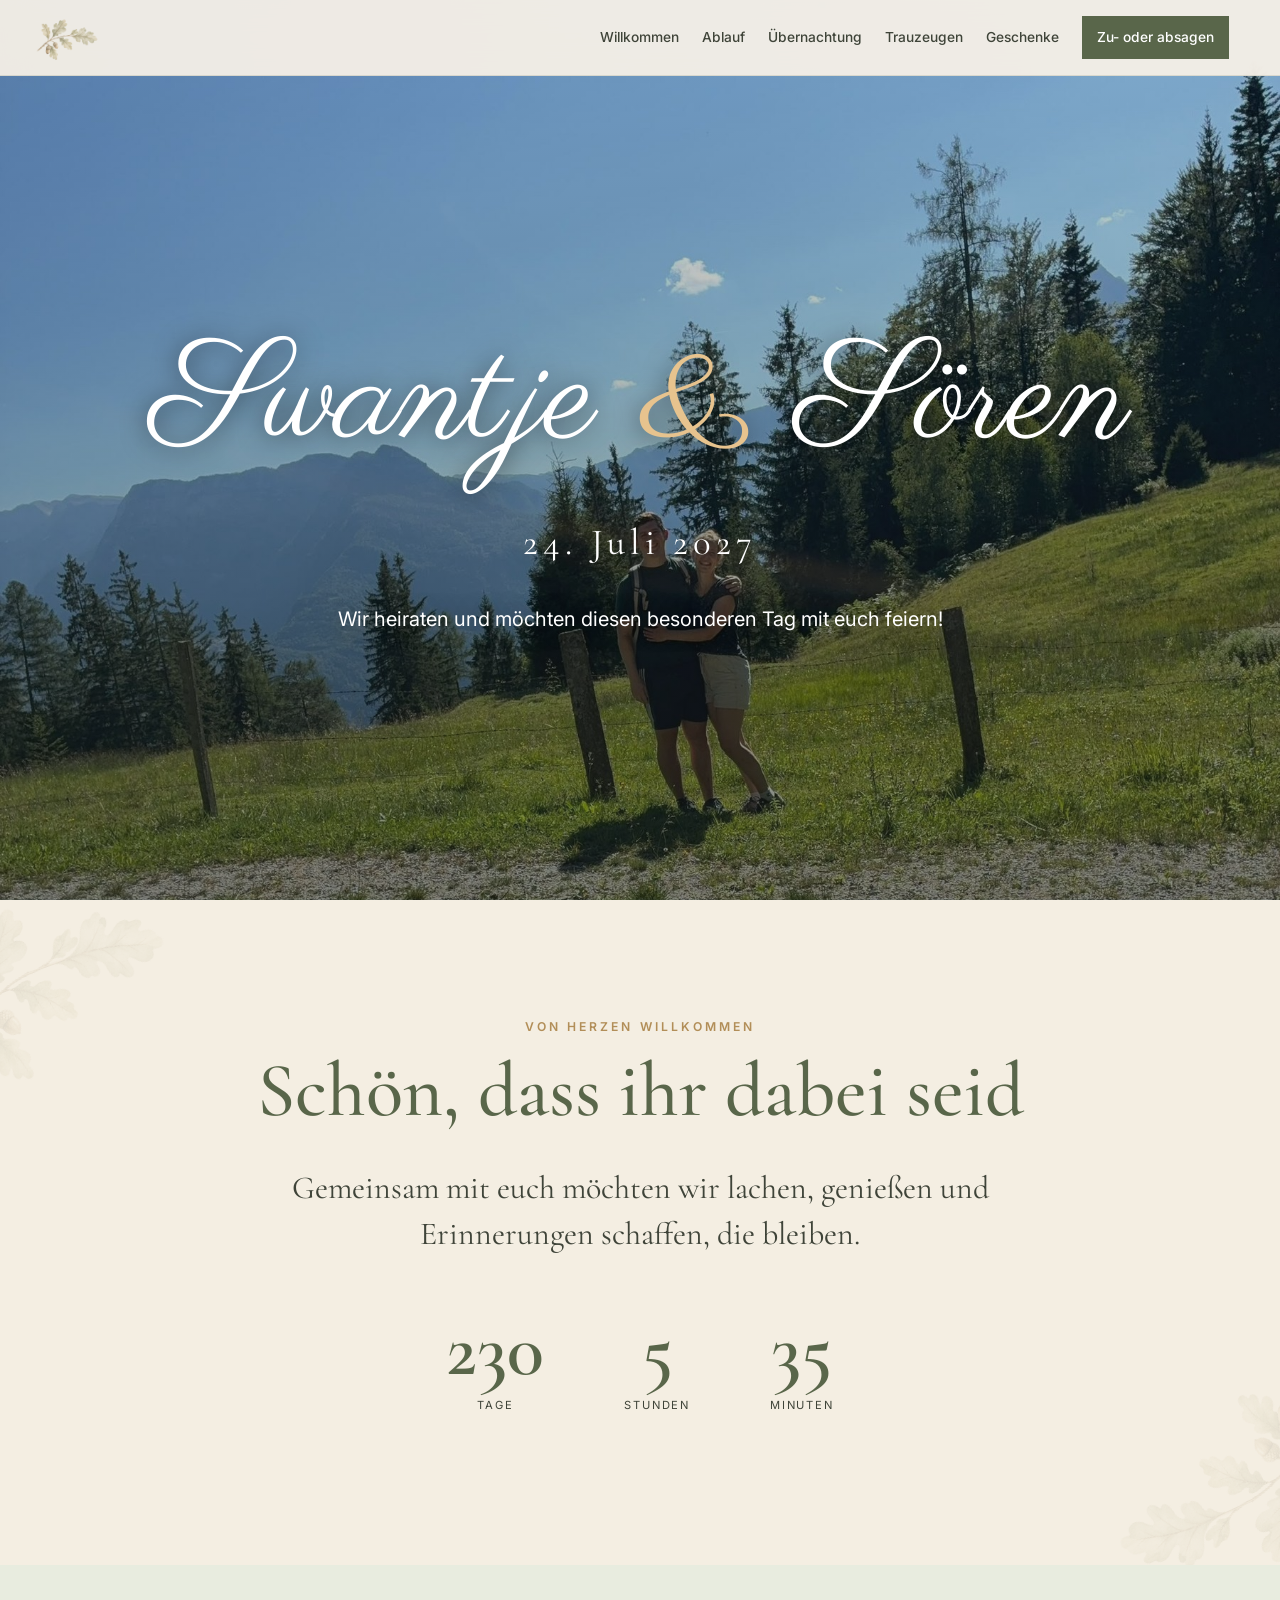
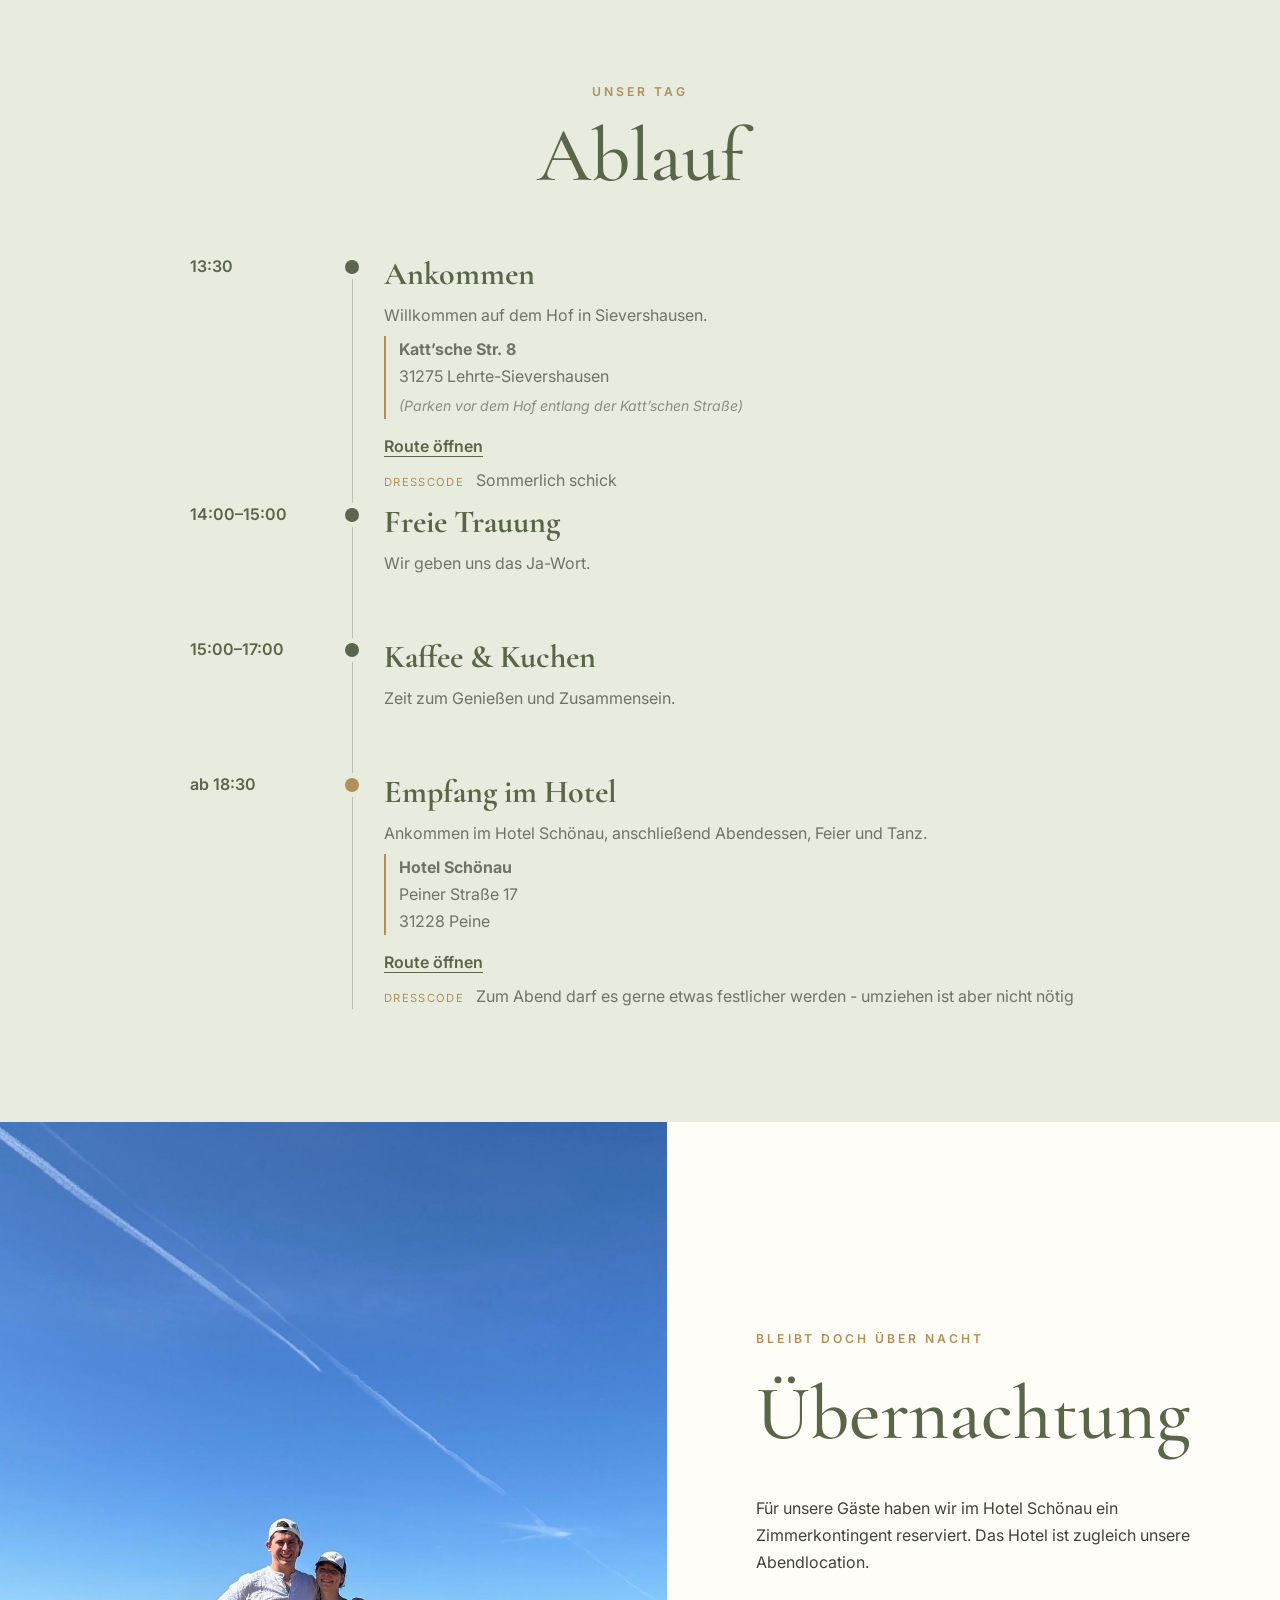
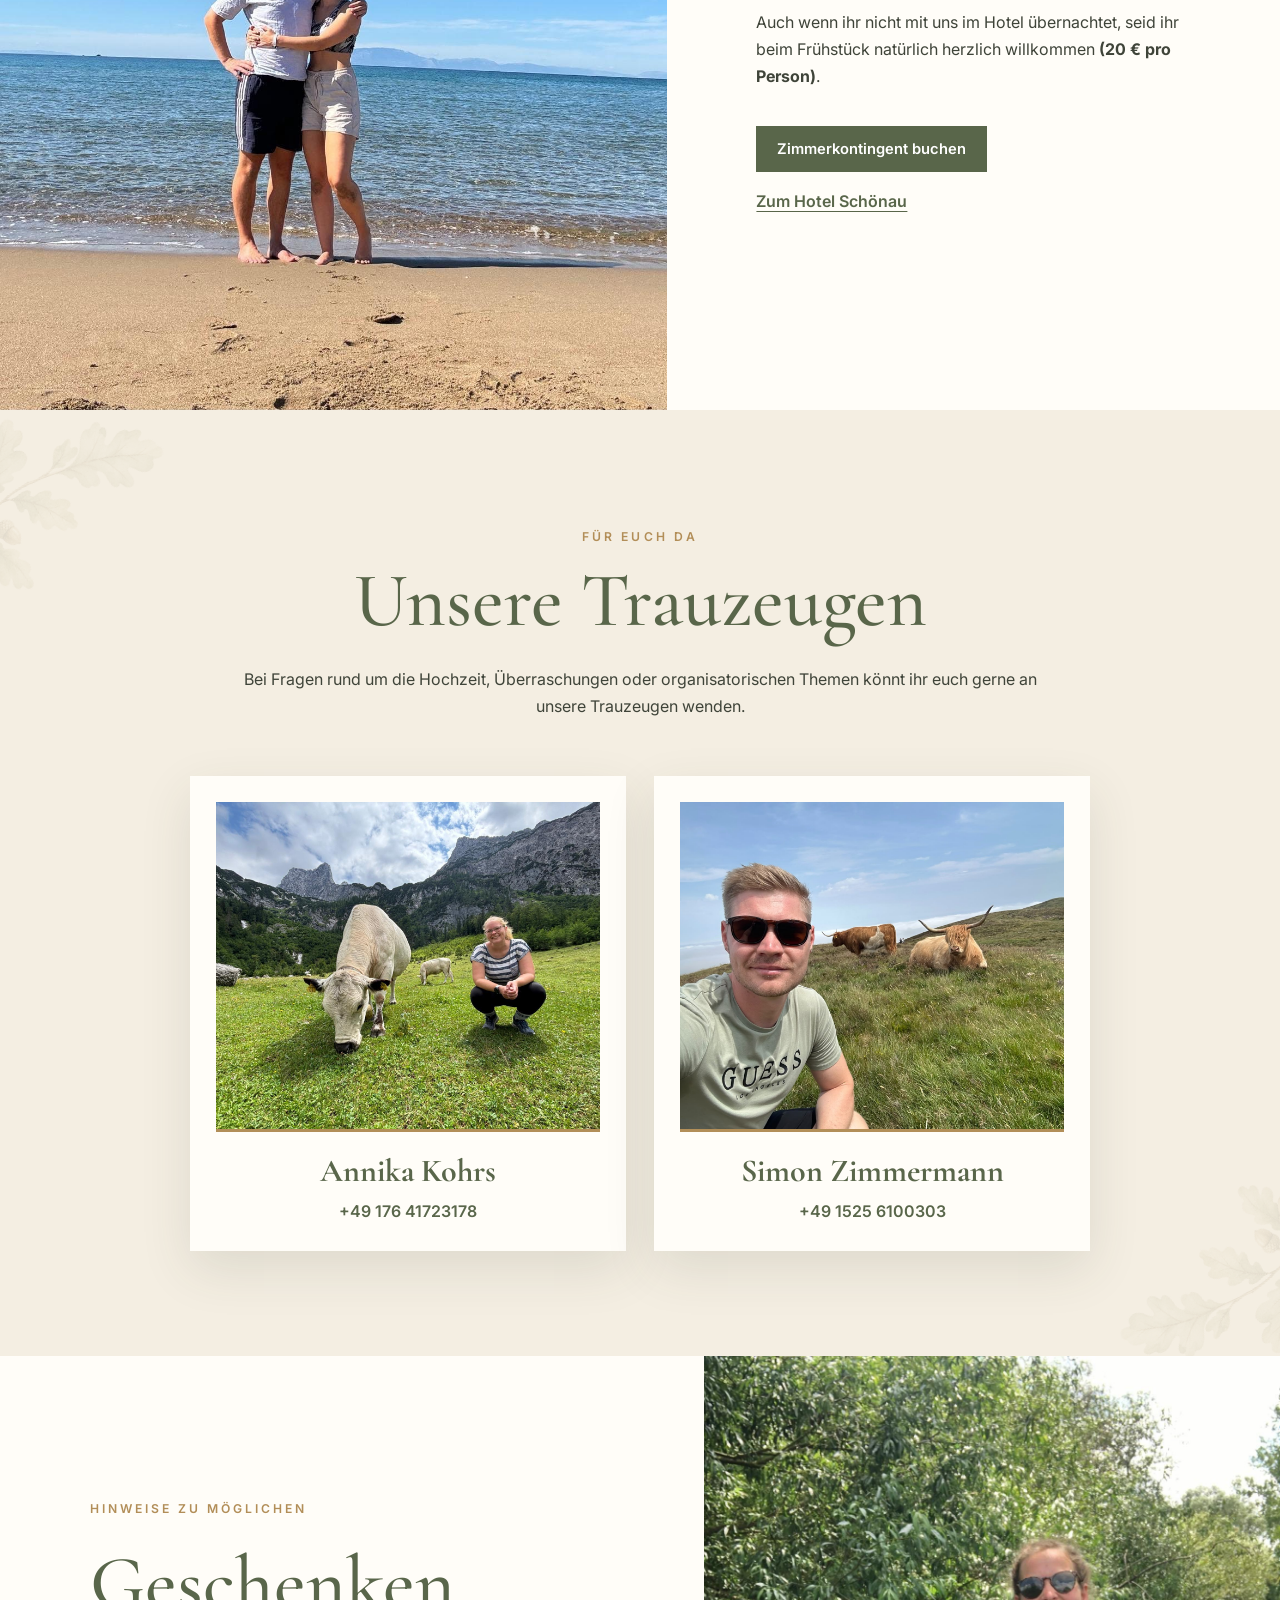
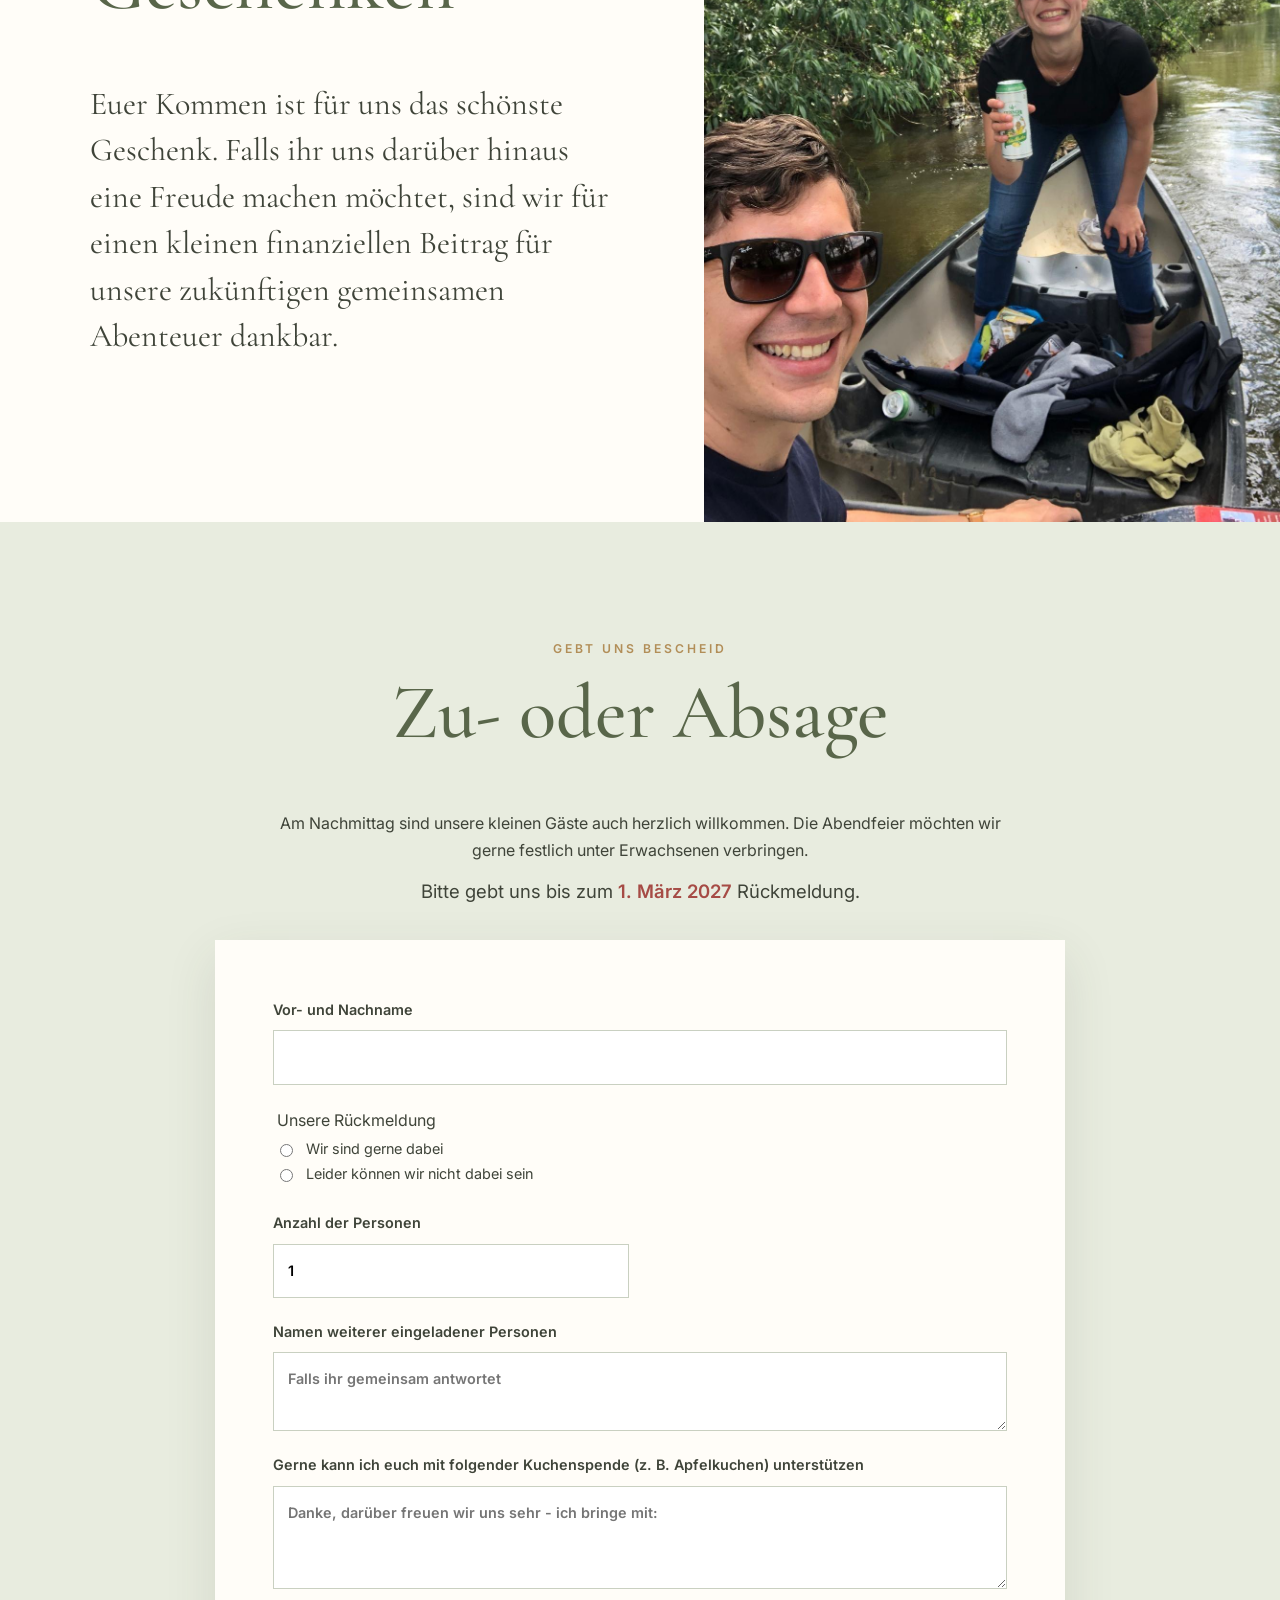
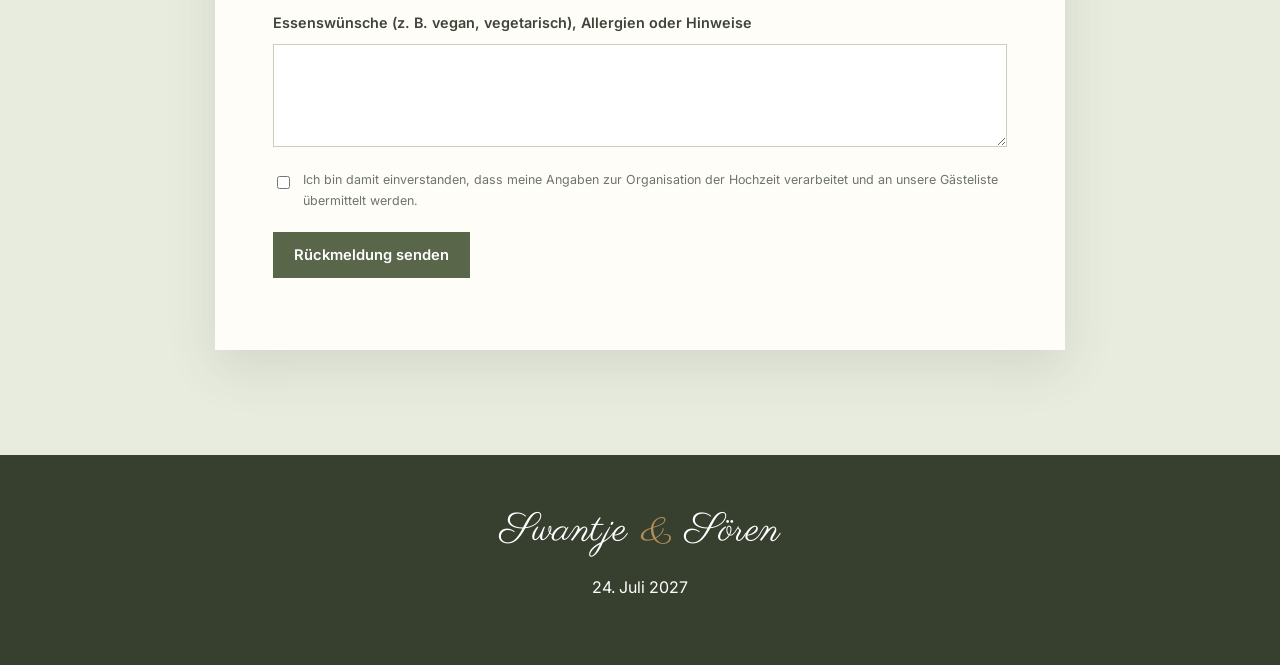
==== index.html @ 7f6d84f7 "Update index.html" ====
<!doctype html><html lang="de"><head><meta charset="utf-8"><meta name="viewport" content="width=device-width,initial-scale=1"><meta name="description" content="Hochzeit von Swantje und Sören am 24. Juli 2027"><meta name="theme-color" content="#59664a"><title>Swantje &amp; Sören | 24.07.2027</title><link rel="preconnect" href="https://fonts.googleapis.com"><link rel="preconnect" href="https://fonts.gstatic.com" crossorigin><link href="https://fonts.googleapis.com/css2?family=Cormorant+Garamond:wght@500;600&family=Inter:wght@400;500;600&family=Parisienne&display=swap" rel="stylesheet"><link rel="stylesheet" href="styles.css"></head><body>
<header class="site-header"><img class="oak-header" src="eichenzweig.png" alt="" aria-hidden="true"><button class="menu-button" type="button" aria-expanded="false" aria-controls="nav">Menü</button><nav id="nav"><a href="#willkommen">Willkommen</a><a href="#ablauf">Ablauf</a><a class="evening-only" href="#uebernachtung">Übernachtung</a><a href="#trauzeugen">Trauzeugen</a><a href="#geschenke">Geschenke</a><a class="nav-rsvp" href="#rsvp">Zu- oder absagen</a></nav></header>
<main><section id="start" class="hero"><img src="hero-berge.jpg" alt="Berglandschaft"><div class="hero-shade"></div><div class="hero-content"><h1>Swantje <span>&amp;</span> Sören</h1><p class="hero-date">24. Juli 2027</p><p class="hero-copy">Wir heiraten und möchten diesen besonderen Tag mit euch feiern!</p></div></section>
<section id="willkommen" class="section botanical"><div class="narrow center"><p class="kicker">Von Herzen willkommen</p><h2>Schön, dass ihr dabei seid</h2><p class="lead">Gemeinsam mit euch möchten wir lachen, genießen und Erinnerungen schaffen, die bleiben.</p><div class="countdown"><div><strong id="days">–</strong><span>Tage</span></div><div><strong id="hours">–</strong><span>Stunden</span></div><div><strong id="minutes">–</strong><span>Minuten</span></div></div></div></section>
<section id="ablauf" class="section sage"><div class="section-head"><p class="kicker">Unser Tag</p><h2>Ablauf</h2><p class="day-only weather-note">(Vorbehaltlich extremer Wetterlage)</p></div><div class="timeline">
<article><time>13:30</time><div class="marker"></div><div><h3>Ankommen</h3><p>Willkommen auf dem Hof in Sievershausen.</p><p class="location"><strong>Katt’sche Str. 8</strong><br>31275 Lehrte-Sievershausen<br><span class="parking-note">(Parken vor dem Hof entlang der Katt’schen Straße)</span></p><a class="text-link" target="_blank" rel="noopener" href="https://www.google.com/maps/search/?api=1&query=Katt%27sche+Str.+8%2C+31275+Lehrte-Sievershausen">Route öffnen</a><p class="dress"><span>Dresscode</span> Sommerlich schick</p></div></article>
<article><time>14:00–15:00</time><div class="marker"></div><div><h3>Freie Trauung</h3><p>Wir geben uns das Ja-Wort.</p></div></article><article><time>15:00–17:00</time><div class="marker"></div><div><h3>Kaffee &amp; Kuchen</h3><p>Zeit zum Genießen und Zusammensein.</p></div></article><article class="day-only"><time>ab 17:00</time><div class="marker"></div><div><h3>Ausklang</h3><p>Wir verabschieden uns von unseren Nachmittagsgästen und sagen Danke für die gemeinsame Zeit.</p></div></article>
<article class="evening-only"><time>ab 18:30</time><div class="marker marker-gold"></div><div><h3>Empfang im Hotel</h3><p>Ankommen im Hotel Schönau, anschließend Abendessen, Feier und Tanz.</p><p class="location"><strong>Hotel Schönau</strong><br>Peiner Straße 17<br>31228 Peine</p><a class="text-link" target="_blank" rel="noopener" href="https://www.google.com/maps/search/?api=1&query=Hotel+Sch%C3%B6nau%2C+Peiner+Stra%C3%9Fe+17%2C+31228+Peine">Route öffnen</a><p class="dress"><span>Dresscode</span> Zum Abend darf es gerne etwas festlicher werden - umziehen ist aber nicht nötig</p></div></article></div></section>
<section id="uebernachtung" class="photo-split evening-only"><img src="strand.jpg" alt="Strand"><div class="photo-copy"><p class="kicker">Bleibt doch über Nacht</p><h2>Übernachtung</h2><p>Für unsere Gäste haben wir im Hotel Schönau ein Zimmerkontingent reserviert. Das Hotel ist zugleich unsere Abendlocation.</p><p>Auch wenn ihr nicht mit uns im Hotel übernachtet, seid ihr beim Frühstück natürlich herzlich willkommen <strong>(20 € pro Person)</strong>.</p><a class="primary-button" target="_blank" rel="noopener" href="https://book-qres.qr-hotels.com/?adult=1&arrive=2027-07-24&chain=19763&child=0&currency=EUR&depart=2027-07-25&group=Hochzeit%20Glimmann&hotel=45893&level=hotel&locale=de-DE&productcurrency=EUR&rooms=1">Zimmerkontingent buchen</a><a class="secondary-link" target="_blank" rel="noopener" href="https://www.hotel-schoenau.de">Zum Hotel Schönau</a></div></section>
<section id="trauzeugen" class="section botanical"><div class="section-head"><p class="kicker">Für euch da</p><h2>Unsere Trauzeugen</h2><p>Bei Fragen rund um die Hochzeit, Überraschungen oder organisatorischen Themen könnt ihr euch gerne an unsere Trauzeugen wenden.</p></div><div class="witnesses"><article><img class="witness-img" src="annika-kohrs.jpg" alt="Porträt"><h3>Annika Kohrs</h3><a href="tel:+4917641723178">+49 176 41723178</a></article><article><img class="witness-img" src="simon-zimmermann.jpg" alt="Porträt"><h3>Simon Zimmermann</h3><a href="tel:+49 152 56190303">+49 1525 6100303</a></article></div></section>
<section id="geschenke" class="gift-section"><img src="kanu.jpg" alt="Kanutour"><div><p class="kicker">Hinweise zu möglichen</p><h2>Geschenken</h2><p class="lead">Euer Kommen ist für uns das schönste Geschenk. Falls ihr uns darüber hinaus eine Freude machen möchtet, sind wir für einen kleinen finanziellen Beitrag für unsere zukünftigen gemeinsamen Abenteuer dankbar.</p></div></section>
<section id="rsvp" class="section sage"><div class="section-head"><p class="kicker">Gebt uns Bescheid</p><h2>Zu- oder Absage</h2></div><div class="rsvp-intro"><p class="evening-only">Am Nachmittag sind unsere kleinen Gäste auch herzlich willkommen. Die Abendfeier möchten wir gerne festlich unter Erwachsenen verbringen.</p><p class="rsvp-deadline">Bitte gebt uns bis zum <strong>1. März 2027</strong> Rückmeldung.</p></div>
<form class="rsvp-form" id="rsvpForm" action="https://script.google.com/macros/s/AKfycbxLW_MN6Am5LXkOZ7l4GAPwsV-41xGqU130eHHOGG_17EGaXu5a-XIlSlGSh2kkfXxcSQ/exec" method="POST"><input type="hidden" name="Einladungsgruppe" id="groupField" value="Nicht angegeben"><div class="form-grid"><label class="full">Vor- und Nachname<input name="Name" autocomplete="name" required></label><fieldset class="full"><legend>Unsere Rückmeldung</legend><label class="choice"><input type="radio" name="Rueckmeldung" value="Zusage" required> Wir sind gerne dabei</label><label class="choice"><input type="radio" name="Rueckmeldung" value="Absage"> Leider können wir nicht dabei sein</label></fieldset><label>Anzahl der Personen<input type="number" name="Personenzahl" min="1" max="10" value="1" required></label><label class="full">Namen weiterer eingeladener Personen<textarea name="WeiterePersonen" rows="2" placeholder="Falls ihr gemeinsam antwortet"></textarea></label><label class="full">Gerne kann ich euch mit folgender Kuchenspende (z. B. Apfelkuchen) unterstützen<textarea name="Kuchenspende" rows="3" placeholder="Danke, darüber freuen wir uns sehr - ich bringe mit:"></textarea></label><label class="full"><span class="evening-only">Essenswünsche (z. B. vegan, vegetarisch), </span>Allergien oder Hinweise<textarea name="Hinweise" rows="3"></textarea></label><label class="consent full"><input type="checkbox" required> Ich bin damit einverstanden, dass meine Angaben zur Organisation der Hochzeit verarbeitet und an unsere Gästeliste übermittelt werden.</label></div><button class="primary-button" id="submitButton" type="submit">Rückmeldung senden</button><p class="submit-status" id="submitStatus" role="status" aria-live="polite"></p></form></section></main>
<footer><div class="footer-mark">Swantje <i>&amp;</i> Sören</div><p>24. Juli 2027</p></footer><script src="app.js"></script></body></html>
---- styles.css ----
:root{--cream:#f4eee2;--paper:#fffdf8;--olive:#59664a;--sage:#e8ecdf;--gold:#b28e58;--red:#a64b45;--ink:#3f4439;--muted:#6d7468;--shadow:0 18px 48px rgba(60,67,52,.12)}
*{box-sizing:border-box}html{scroll-behavior:smooth;min-height:100%;overflow-x:hidden}body{margin:0;min-height:100%;overflow-x:hidden;background:var(--cream);color:var(--ink);font-family:Inter,Arial,sans-serif;line-height:1.7}img{display:block;max-width:100%}a{color:inherit}h1,h2,h3{font-family:"Cormorant Garamond",Georgia,serif;line-height:1.08;margin:.15em 0 .3em;color:var(--olive)}h2{font-size:clamp(3rem,6vw,5.2rem);font-weight:500}h3{font-size:2rem}.kicker{text-transform:uppercase;letter-spacing:.25em;font-size:.76rem;font-weight:600;color:var(--gold)}.lead{font-family:"Cormorant Garamond",Georgia,serif;font-size:clamp(1.35rem,2.5vw,2rem);line-height:1.45}.center{text-align:center}.narrow{max-width:850px;margin:auto}.section{position:relative;padding:105px max(7vw,28px);scroll-margin-top:76px}.section-head{max-width:800px;margin:0 auto 55px;text-align:center}.sage{background:var(--sage)}
.site-header{height:76px;display:flex;align-items:center;justify-content:flex-end;position:fixed;inset:0 0 auto;z-index:50;padding:0 max(4vw,20px);background:rgba(247,241,231,.94);backdrop-filter:blur(14px);border-bottom:1px solid rgba(89,102,74,.14)}.oak-header{position:absolute;left:18px;top:4px;width:98px;height:68px;object-fit:contain;opacity:.7}.menu-button{display:none;background:transparent;border:1px solid var(--olive);padding:8px 12px;color:var(--ink);font:500 .9rem Inter}#nav{display:flex;align-items:center;gap:23px}#nav a{text-decoration:none;font-size:.86rem;font-weight:500}.nav-rsvp{background:var(--olive);color:#fff!important;padding:10px 15px}
.hero{min-height:100vh;position:relative;display:grid;place-items:center;text-align:center;color:#fff}.hero>img{position:absolute;inset:0;width:100%;height:100%;object-fit:cover;object-position:center 68%}.hero-shade{position:absolute;inset:0;background:linear-gradient(rgba(28,36,29,.16),rgba(28,36,29,.52))}.hero-content{position:relative;z-index:2;width:min(1100px,94%);padding-top:60px;text-shadow:0 2px 24px rgba(0,0,0,.55)}.hero h1{font-family:Parisienne,cursive;font-size:clamp(4rem,11vw,9rem);font-weight:400;white-space:nowrap;color:#fff}.hero h1 span{color:#e7c38e}.hero-date{font:clamp(1.6rem,3vw,2.3rem) "Cormorant Garamond";letter-spacing:.13em}.hero-copy{font-size:clamp(1rem,2vw,1.25rem)}
.botanical{overflow:hidden}.botanical:before,.botanical:after{content:"";position:absolute;width:285px;height:285px;background:url("eichenzweig.png") center/contain no-repeat;opacity:.11;pointer-events:none}.botanical:before{left:-100px;top:-65px;transform:rotate(-20deg)}.botanical:after{right:-100px;bottom:-75px;transform:rotate(155deg)}.countdown{display:flex;justify-content:center;gap:clamp(24px,7vw,80px);margin:45px 0}.countdown div{display:grid}.countdown strong{font:600 clamp(2.6rem,6vw,4.8rem) "Cormorant Garamond";color:var(--olive)}.countdown span{text-transform:uppercase;letter-spacing:.16em;font-size:.7rem}
.timeline{position:relative;max-width:900px;margin:auto}.timeline:before{content:"";position:absolute;top:8px;bottom:8px;left:162px;width:1px;background:#b9c2ae}.timeline article{position:relative;display:grid;grid-template-columns:130px 28px 1fr;gap:18px;min-height:135px}.timeline time{font-weight:600;color:var(--olive)}.marker{position:relative;z-index:2;justify-self:center;width:14px;height:14px;border-radius:50%;background:var(--olive);margin-top:7px;box-shadow:0 0 0 5px var(--sage)}.marker-gold{background:var(--gold)}.timeline p{margin:7px 0;color:var(--muted)}.location{border-left:2px solid var(--gold);padding-left:13px}.parking-note{display:inline-block;margin-top:4px;font-size:.88em;font-style:italic;opacity:.78}.dress{margin-top:6px!important}.dress span{font-size:.7rem;text-transform:uppercase;letter-spacing:.12em;color:var(--gold);margin-right:8px}.text-link,.secondary-link{display:inline-block;margin-top:7px;color:var(--olive);font-weight:600;text-underline-offset:4px}.weather-note{margin:.35rem 0 0;font-size:.88rem;font-style:italic;color:var(--muted)}
.photo-split,.gift-section{display:grid;grid-template-columns:1.1fr .9fr;background:var(--paper)}.photo-split img,.gift-section img{width:100%;height:100%;min-height:650px;object-fit:cover}.photo-copy,.gift-section>div{padding:105px max(7vw,45px);display:flex;flex-direction:column;justify-content:center}.primary-button{display:inline-block;width:max-content;border:0;background:var(--olive);color:#fff;padding:14px 21px;text-decoration:none;font:600 .92rem Inter;cursor:pointer;margin-top:20px}.secondary-link{margin-top:16px}.witnesses{display:grid;grid-template-columns:repeat(2,1fr);gap:28px;max-width:900px;margin:auto}.witnesses article{text-align:center;background:var(--paper);padding:26px;box-shadow:var(--shadow)}.witness-img{width:100%;height:330px;object-fit:cover;border-bottom:3px solid var(--gold);margin-bottom:22px}.witnesses a{color:var(--olive);font-weight:600;text-decoration:none}.gift-section img{order:2}
.rsvp-intro{max-width:760px;margin:0 auto 32px;text-align:center}.rsvp-intro p{margin:0;line-height:1.7}.rsvp-deadline{margin-top:12px!important;font-size:1.16rem;line-height:1.55}.rsvp-deadline strong{color:var(--red);font-weight:600}.rsvp-form{max-width:850px;margin:auto;background:var(--paper);padding:clamp(28px,5vw,58px);box-shadow:var(--shadow)}.form-grid{display:grid;grid-template-columns:1fr 1fr;gap:22px}.form-grid label{font-weight:600;font-size:.9rem}.full{grid-column:1/-1}input,textarea{display:block;width:100%;margin-top:8px;padding:14px;border:1px solid #c9d0c1;font:inherit;background:#fff}fieldset{border:0;padding:3px 0}.choice,.consent{display:flex;gap:10px;align-items:flex-start;font-weight:400!important}.choice input,.consent input{width:auto;margin-top:7px}.consent{font-size:.78rem!important;color:var(--muted)}.submit-status{margin-top:14px;font-size:.88rem;color:var(--olive)}.hidden-by-group{display:none!important}footer{text-align:center;background:#37402f;color:#fff;padding:48px}.footer-mark{font:2.5rem Parisienne}.footer-mark i{color:var(--gold)}
@media(max-width:780px){.site-header{height:68px}.oak-header{width:74px;height:58px;left:8px;top:5px}.menu-button{display:block}#nav{display:none;position:absolute;top:68px;left:0;right:0;background:var(--cream);padding:25px;flex-direction:column;align-items:stretch;box-shadow:0 15px 30px rgba(60,67,52,.15)}#nav.open{display:flex}.section{padding:82px 24px}.hero h1{white-space:normal;line-height:.95}.witnesses,.photo-split,.gift-section{grid-template-columns:1fr}.photo-split img,.gift-section img{min-height:360px}.photo-copy,.gift-section>div{padding:70px 28px}.gift-section img{order:0}.timeline:before{left:110px}.timeline article{grid-template-columns:90px 20px 1fr;gap:10px}.marker{width:12px;height:12px}.form-grid{grid-template-columns:1fr}.full{grid-column:1}.witness-img{height:300px}.rsvp-intro{text-align:left}}
.weather-note {
  margin: 0.35rem 0 0;
  font-size: 0.88rem;
  font-style: italic;
  color: var(--muted);
}
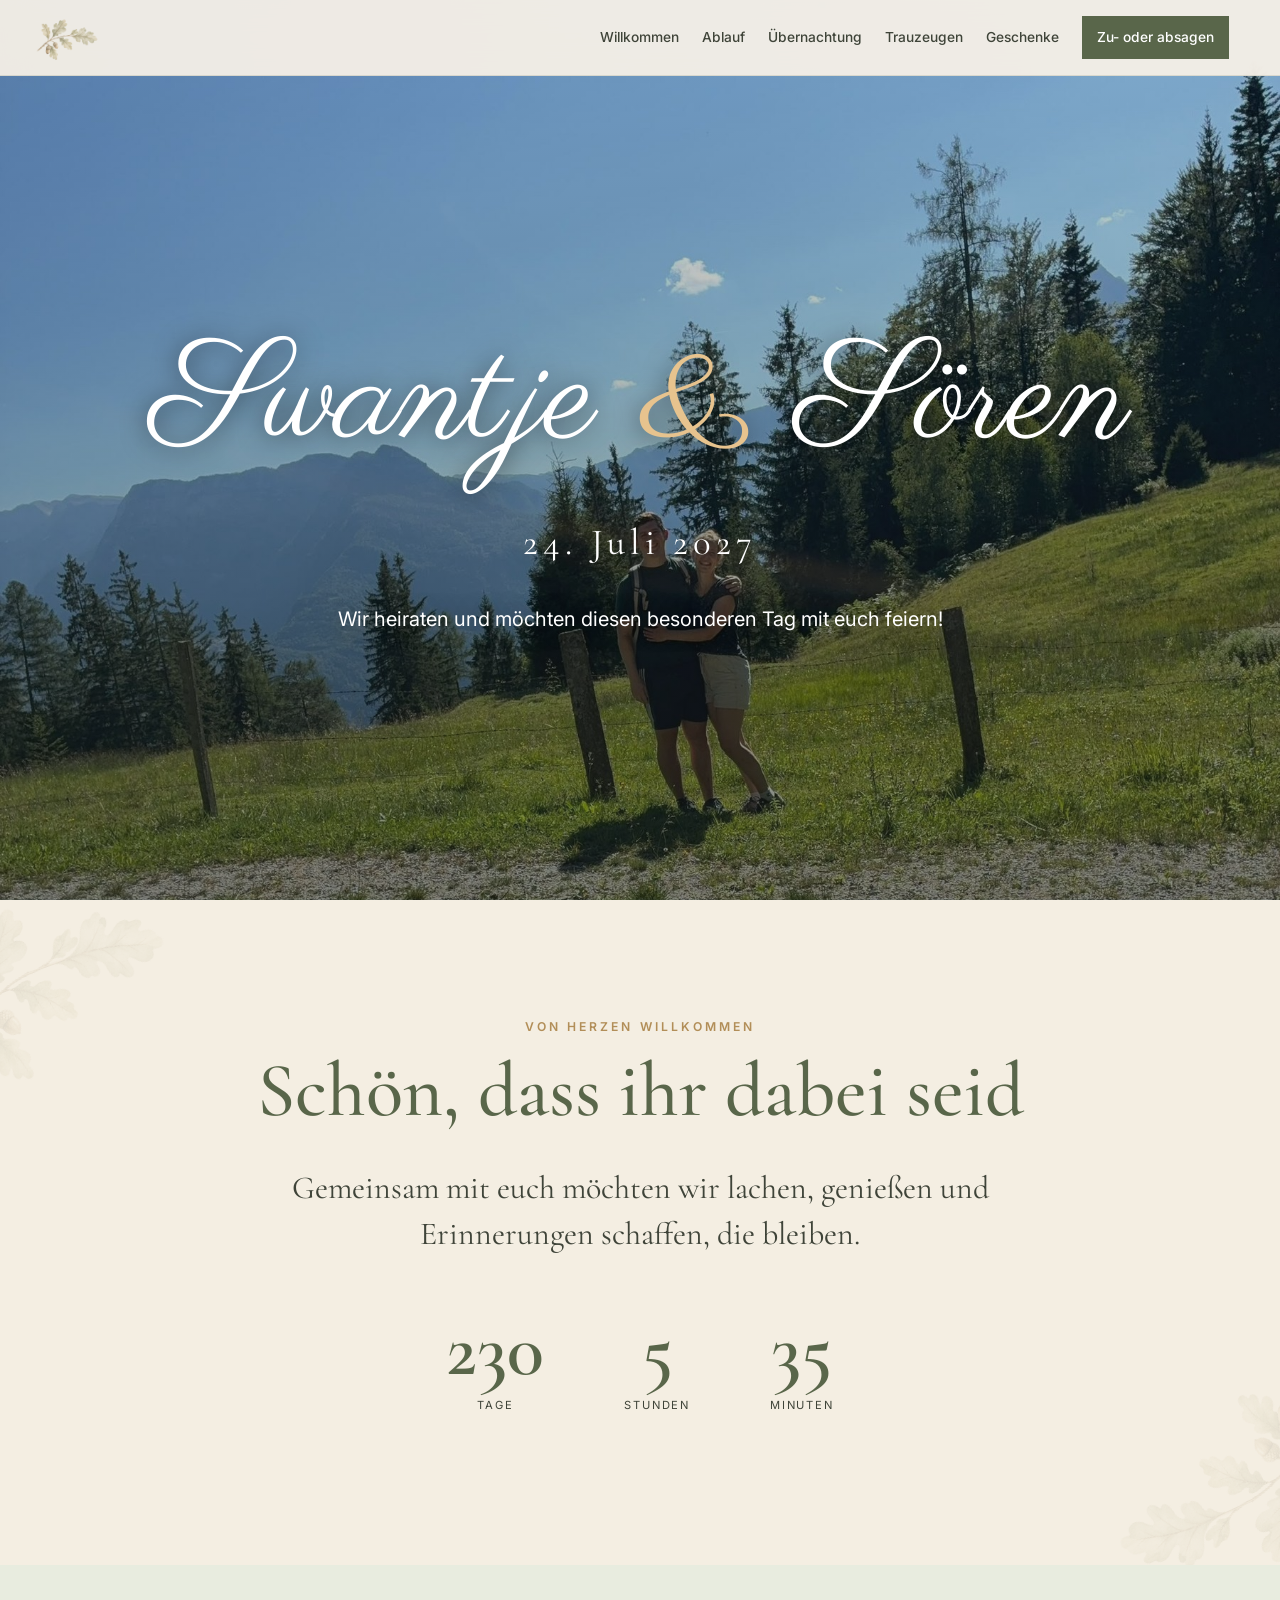
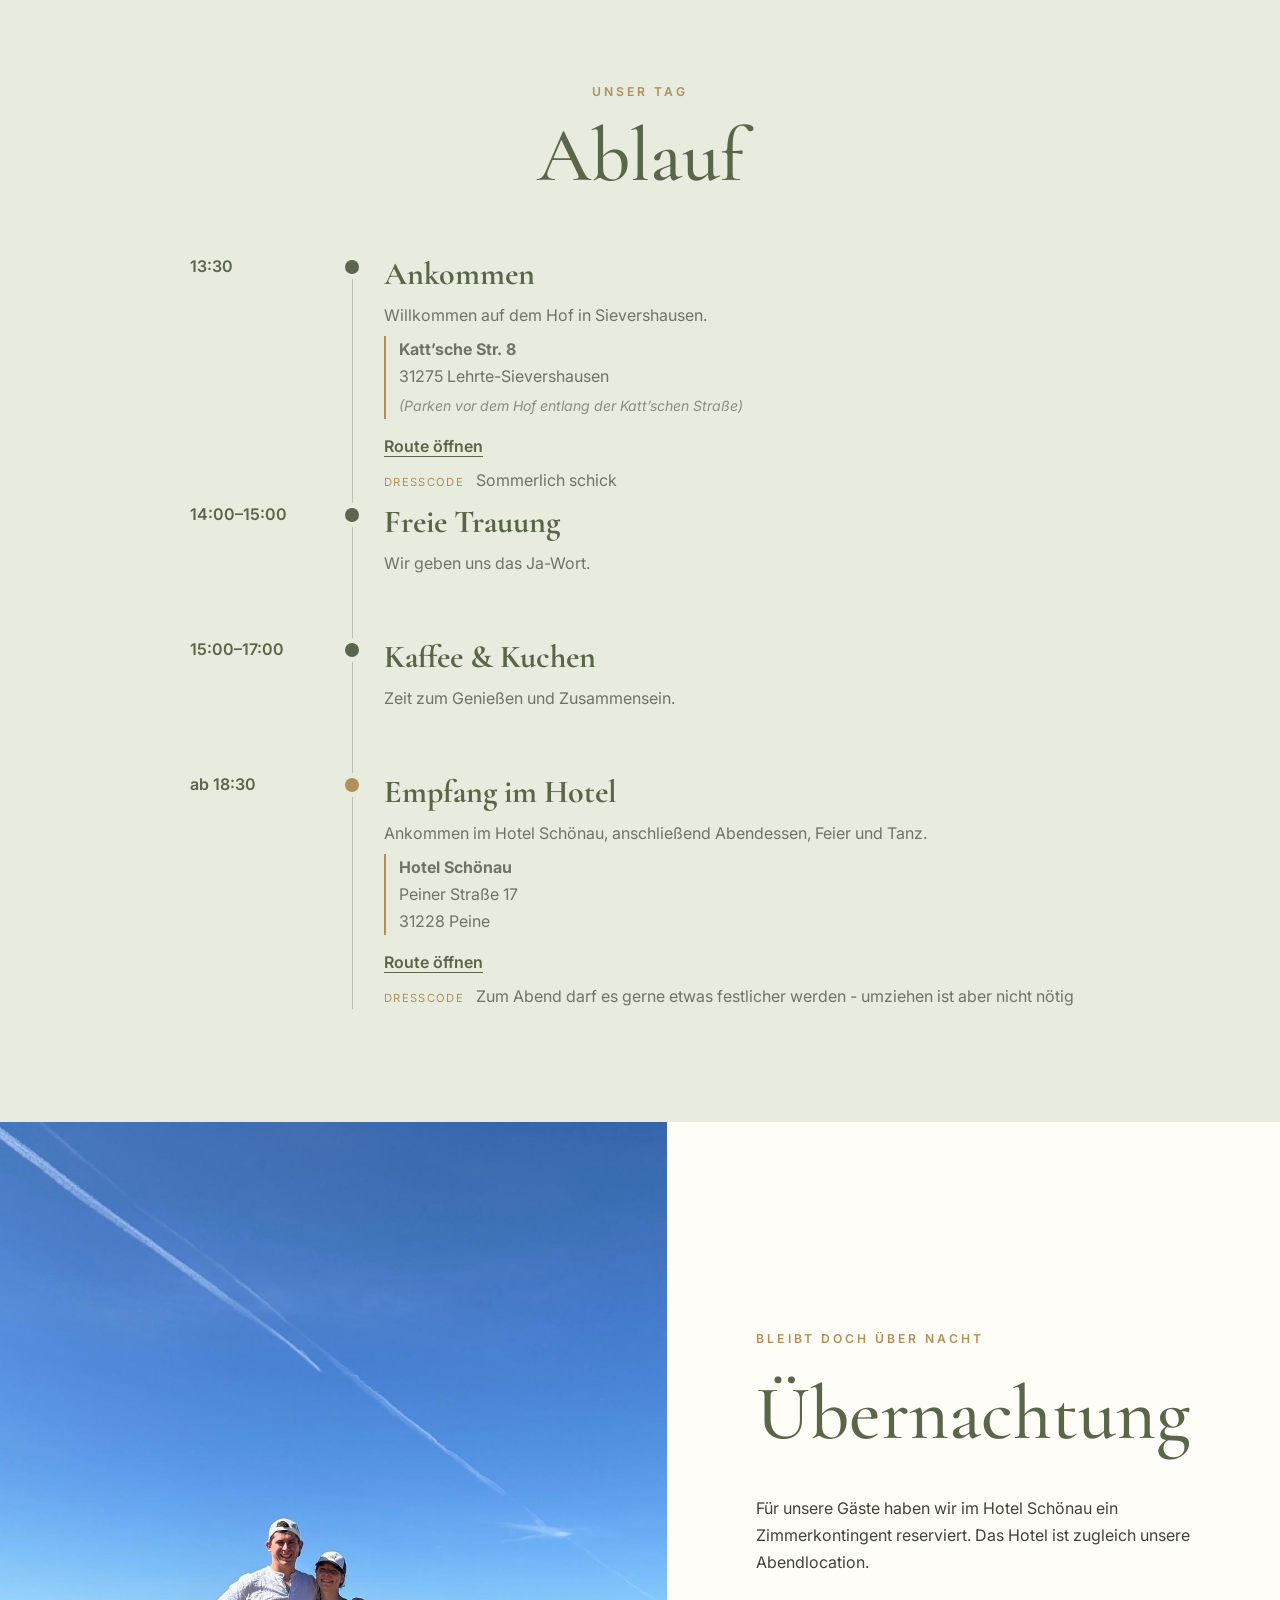
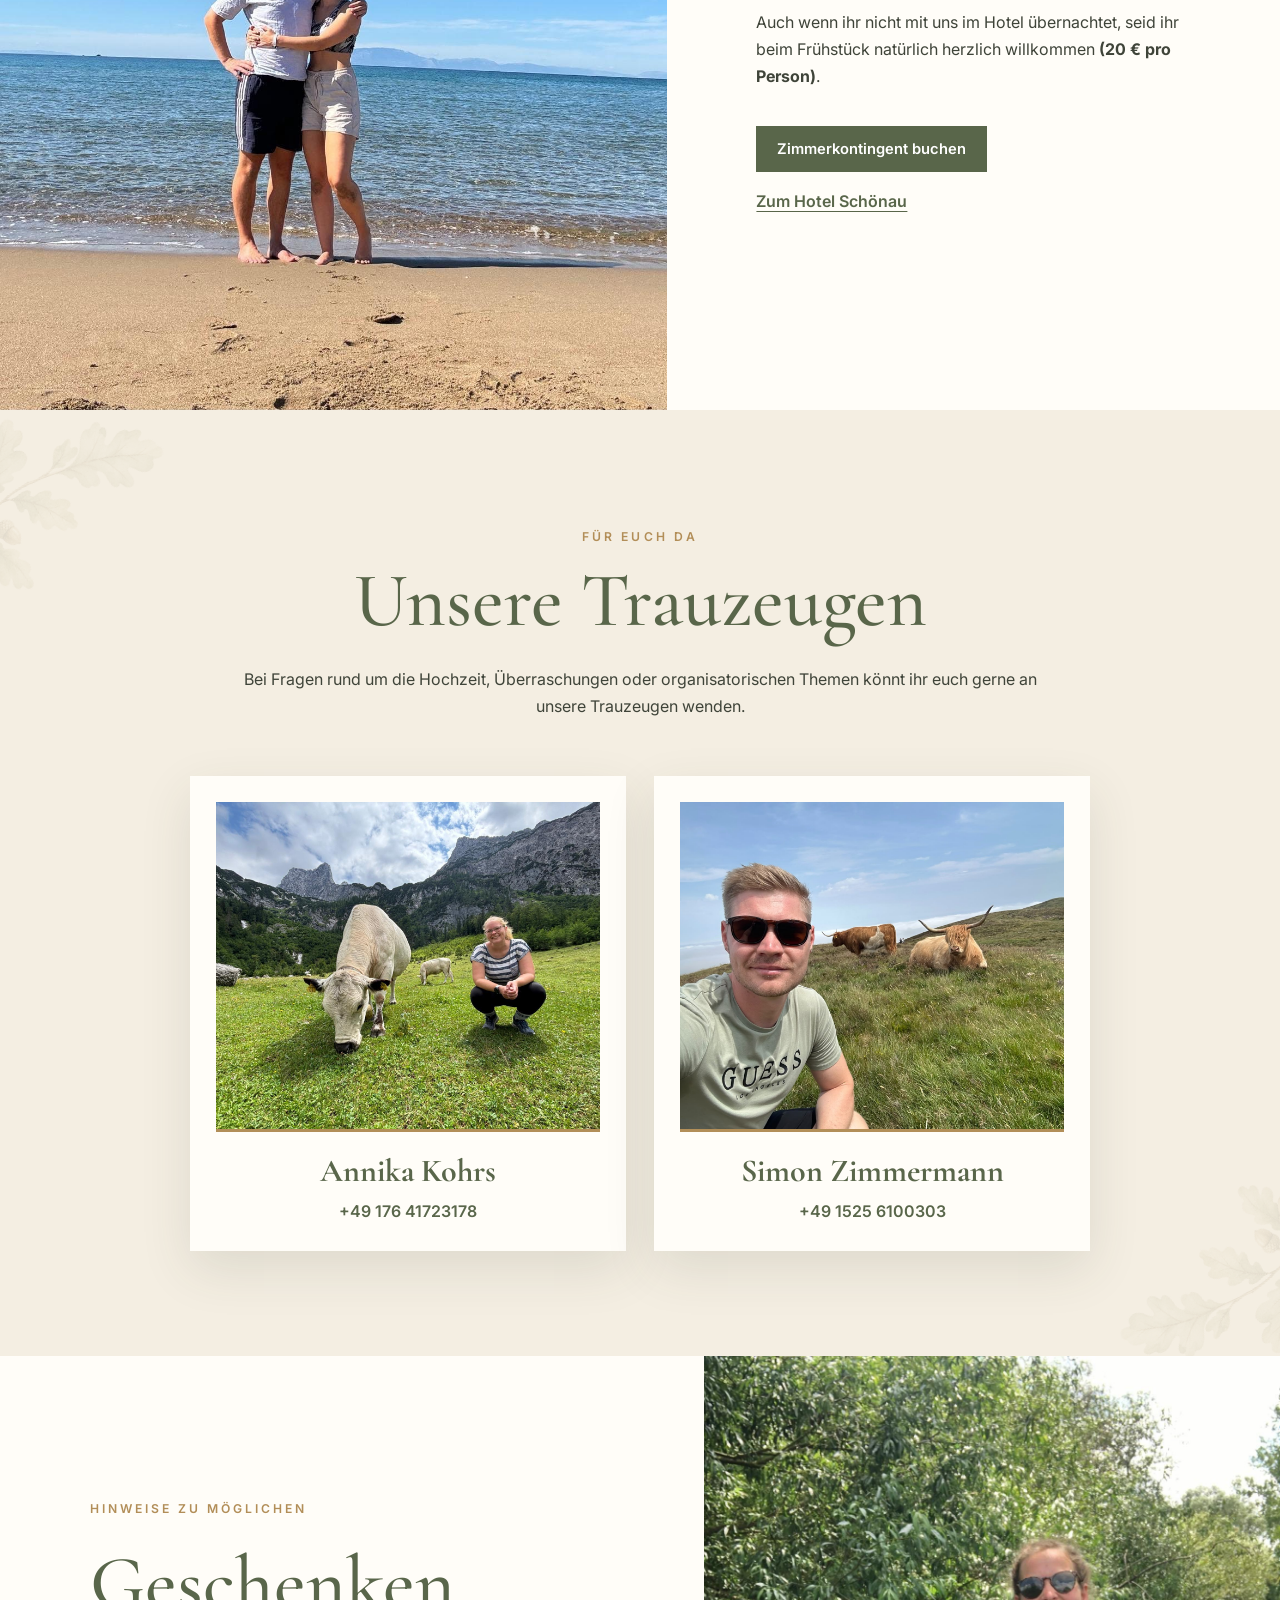
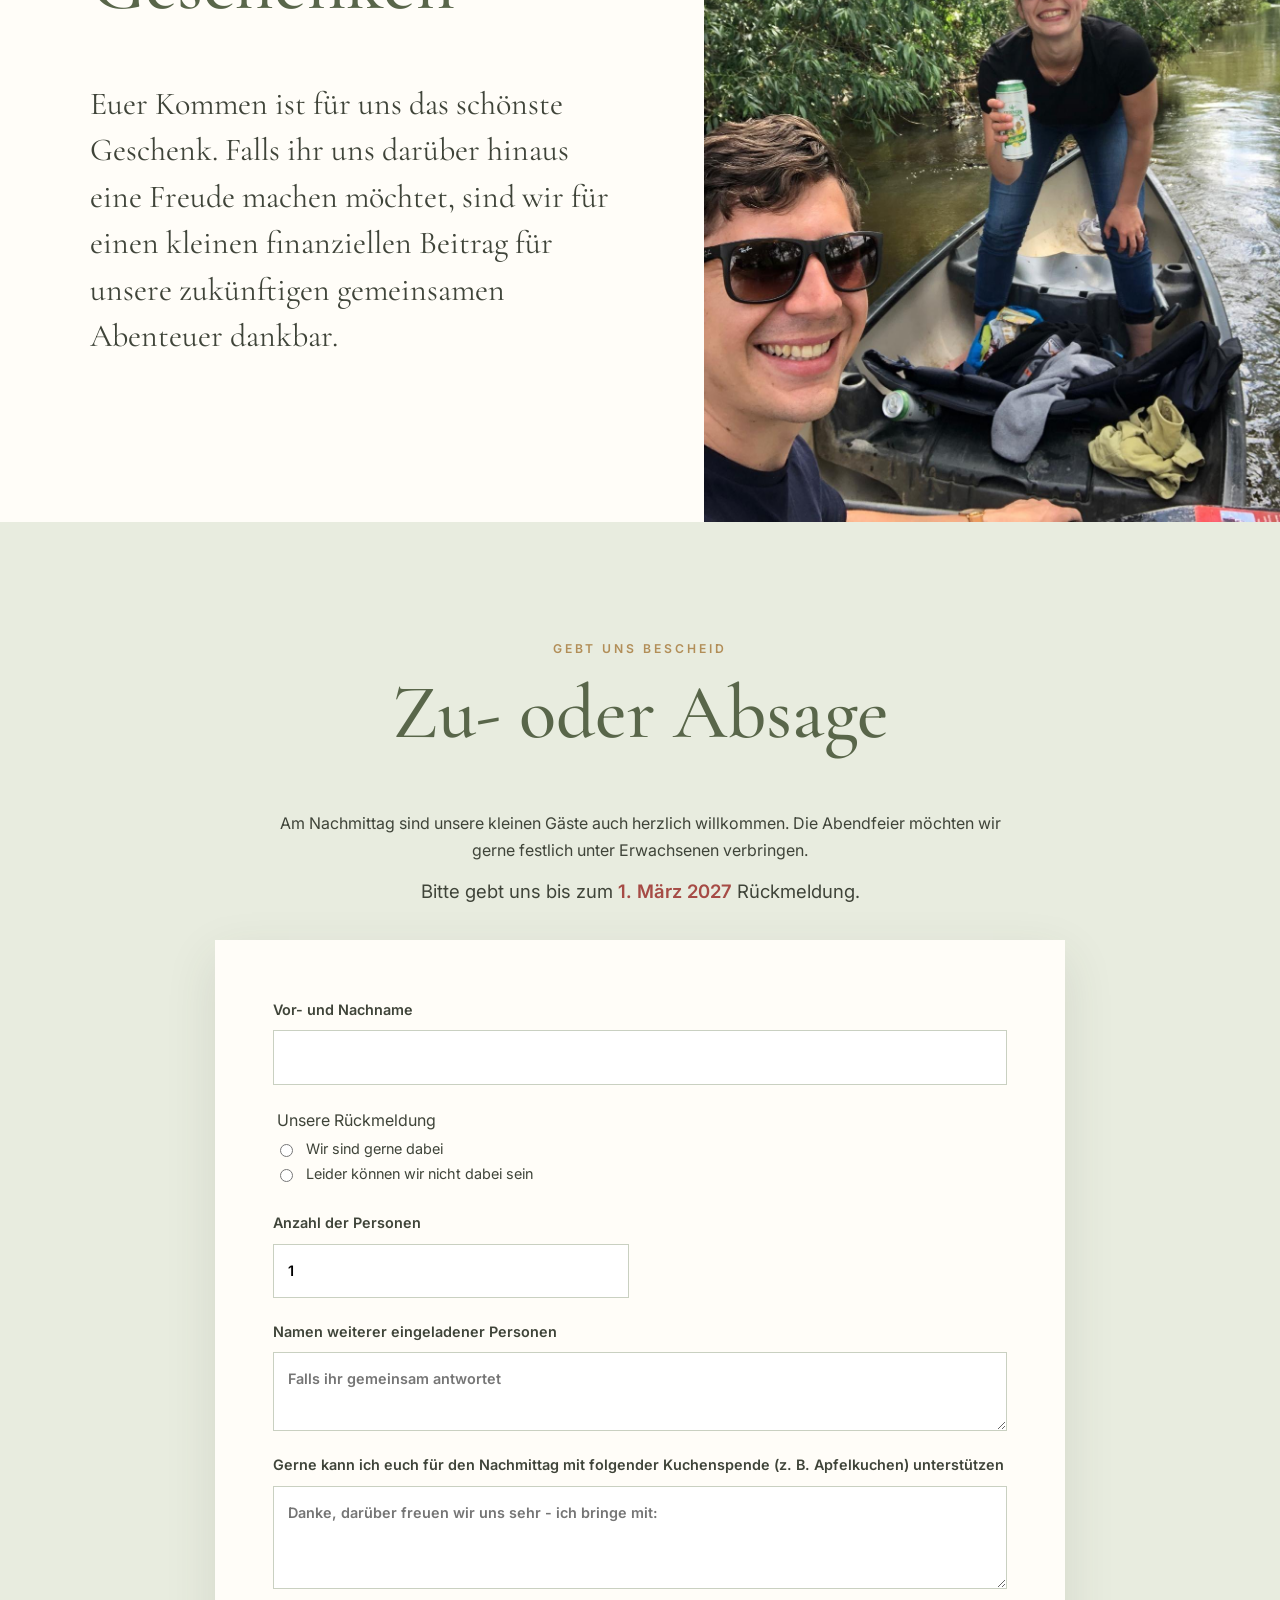
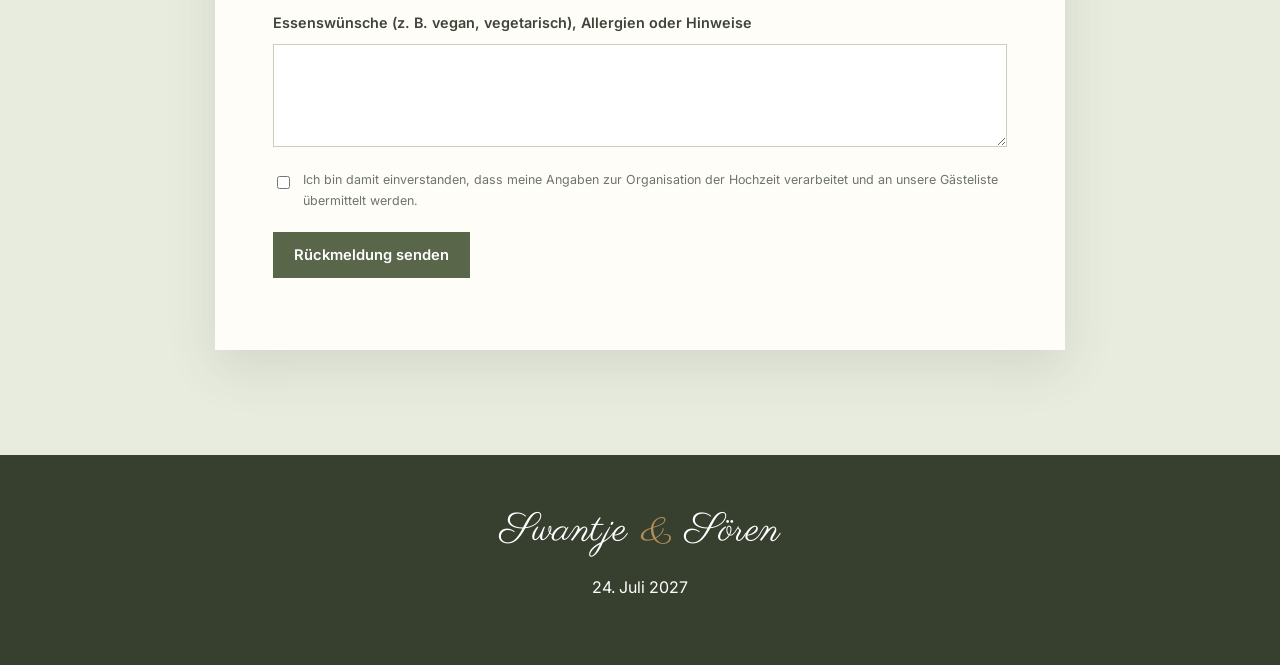
==== commit 46bb2e47: "Update index.html" ====
--- a/index.html
+++ b/index.html
@@ -10,5 +10,5 @@
 <section id="trauzeugen" class="section botanical"><div class="section-head"><p class="kicker">Für euch da</p><h2>Unsere Trauzeugen</h2><p>Bei Fragen rund um die Hochzeit, Überraschungen oder organisatorischen Themen könnt ihr euch gerne an unsere Trauzeugen wenden.</p></div><div class="witnesses"><article><img class="witness-img" src="annika-kohrs.jpg" alt="Porträt"><h3>Annika Kohrs</h3><a href="tel:+4917641723178">+49 176 41723178</a></article><article><img class="witness-img" src="simon-zimmermann.jpg" alt="Porträt"><h3>Simon Zimmermann</h3><a href="tel:+49 152 56190303">+49 1525 6100303</a></article></div></section>
 <section id="geschenke" class="gift-section"><img src="kanu.jpg" alt="Kanutour"><div><p class="kicker">Hinweise zu möglichen</p><h2>Geschenken</h2><p class="lead">Euer Kommen ist für uns das schönste Geschenk. Falls ihr uns darüber hinaus eine Freude machen möchtet, sind wir für einen kleinen finanziellen Beitrag für unsere zukünftigen gemeinsamen Abenteuer dankbar.</p></div></section>
 <section id="rsvp" class="section sage"><div class="section-head"><p class="kicker">Gebt uns Bescheid</p><h2>Zu- oder Absage</h2></div><div class="rsvp-intro"><p class="evening-only">Am Nachmittag sind unsere kleinen Gäste auch herzlich willkommen. Die Abendfeier möchten wir gerne festlich unter Erwachsenen verbringen.</p><p class="rsvp-deadline">Bitte gebt uns bis zum <strong>1. März 2027</strong> Rückmeldung.</p></div>
-<form class="rsvp-form" id="rsvpForm" action="https://script.google.com/macros/s/AKfycbxLW_MN6Am5LXkOZ7l4GAPwsV-41xGqU130eHHOGG_17EGaXu5a-XIlSlGSh2kkfXxcSQ/exec" method="POST"><input type="hidden" name="Einladungsgruppe" id="groupField" value="Nicht angegeben"><div class="form-grid"><label class="full">Vor- und Nachname<input name="Name" autocomplete="name" required></label><fieldset class="full"><legend>Unsere Rückmeldung</legend><label class="choice"><input type="radio" name="Rueckmeldung" value="Zusage" required> Wir sind gerne dabei</label><label class="choice"><input type="radio" name="Rueckmeldung" value="Absage"> Leider können wir nicht dabei sein</label></fieldset><label>Anzahl der Personen<input type="number" name="Personenzahl" min="1" max="10" value="1" required></label><label class="full">Namen weiterer eingeladener Personen<textarea name="WeiterePersonen" rows="2" placeholder="Falls ihr gemeinsam antwortet"></textarea></label><label class="full">Gerne kann ich euch mit folgender Kuchenspende (z. B. Apfelkuchen) unterstützen<textarea name="Kuchenspende" rows="3" placeholder="Danke, darüber freuen wir uns sehr - ich bringe mit:"></textarea></label><label class="full"><span class="evening-only">Essenswünsche (z. B. vegan, vegetarisch), </span>Allergien oder Hinweise<textarea name="Hinweise" rows="3"></textarea></label><label class="consent full"><input type="checkbox" required> Ich bin damit einverstanden, dass meine Angaben zur Organisation der Hochzeit verarbeitet und an unsere Gästeliste übermittelt werden.</label></div><button class="primary-button" id="submitButton" type="submit">Rückmeldung senden</button><p class="submit-status" id="submitStatus" role="status" aria-live="polite"></p></form></section></main>
+<form class="rsvp-form" id="rsvpForm" action="https://script.google.com/macros/s/AKfycbxLW_MN6Am5LXkOZ7l4GAPwsV-41xGqU130eHHOGG_17EGaXu5a-XIlSlGSh2kkfXxcSQ/exec" method="POST"><input type="hidden" name="Einladungsgruppe" id="groupField" value="Nicht angegeben"><div class="form-grid"><label class="full">Vor- und Nachname<input name="Name" autocomplete="name" required></label><fieldset class="full"><legend>Unsere Rückmeldung</legend><label class="choice"><input type="radio" name="Rueckmeldung" value="Zusage" required> Wir sind gerne dabei</label><label class="choice"><input type="radio" name="Rueckmeldung" value="Absage"> Leider können wir nicht dabei sein</label></fieldset><label>Anzahl der Personen<input type="number" name="Personenzahl" min="1" max="10" value="1" required></label><label class="full">Namen weiterer eingeladener Personen<textarea name="WeiterePersonen" rows="2" placeholder="Falls ihr gemeinsam antwortet"></textarea></label><label class="full">Gerne kann ich euch für den Nachmittag mit folgender Kuchenspende (z. B. Apfelkuchen) unterstützen<textarea name="Kuchenspende" rows="3" placeholder="Danke, darüber freuen wir uns sehr - ich bringe mit:"></textarea></label><label class="full"><span class="evening-only">Essenswünsche (z. B. vegan, vegetarisch), </span>Allergien oder Hinweise<textarea name="Hinweise" rows="3"></textarea></label><label class="consent full"><input type="checkbox" required> Ich bin damit einverstanden, dass meine Angaben zur Organisation der Hochzeit verarbeitet und an unsere Gästeliste übermittelt werden.</label></div><button class="primary-button" id="submitButton" type="submit">Rückmeldung senden</button><p class="submit-status" id="submitStatus" role="status" aria-live="polite"></p></form></section></main>
 <footer><div class="footer-mark">Swantje <i>&amp;</i> Sören</div><p>24. Juli 2027</p></footer><script src="app.js"></script></body></html>
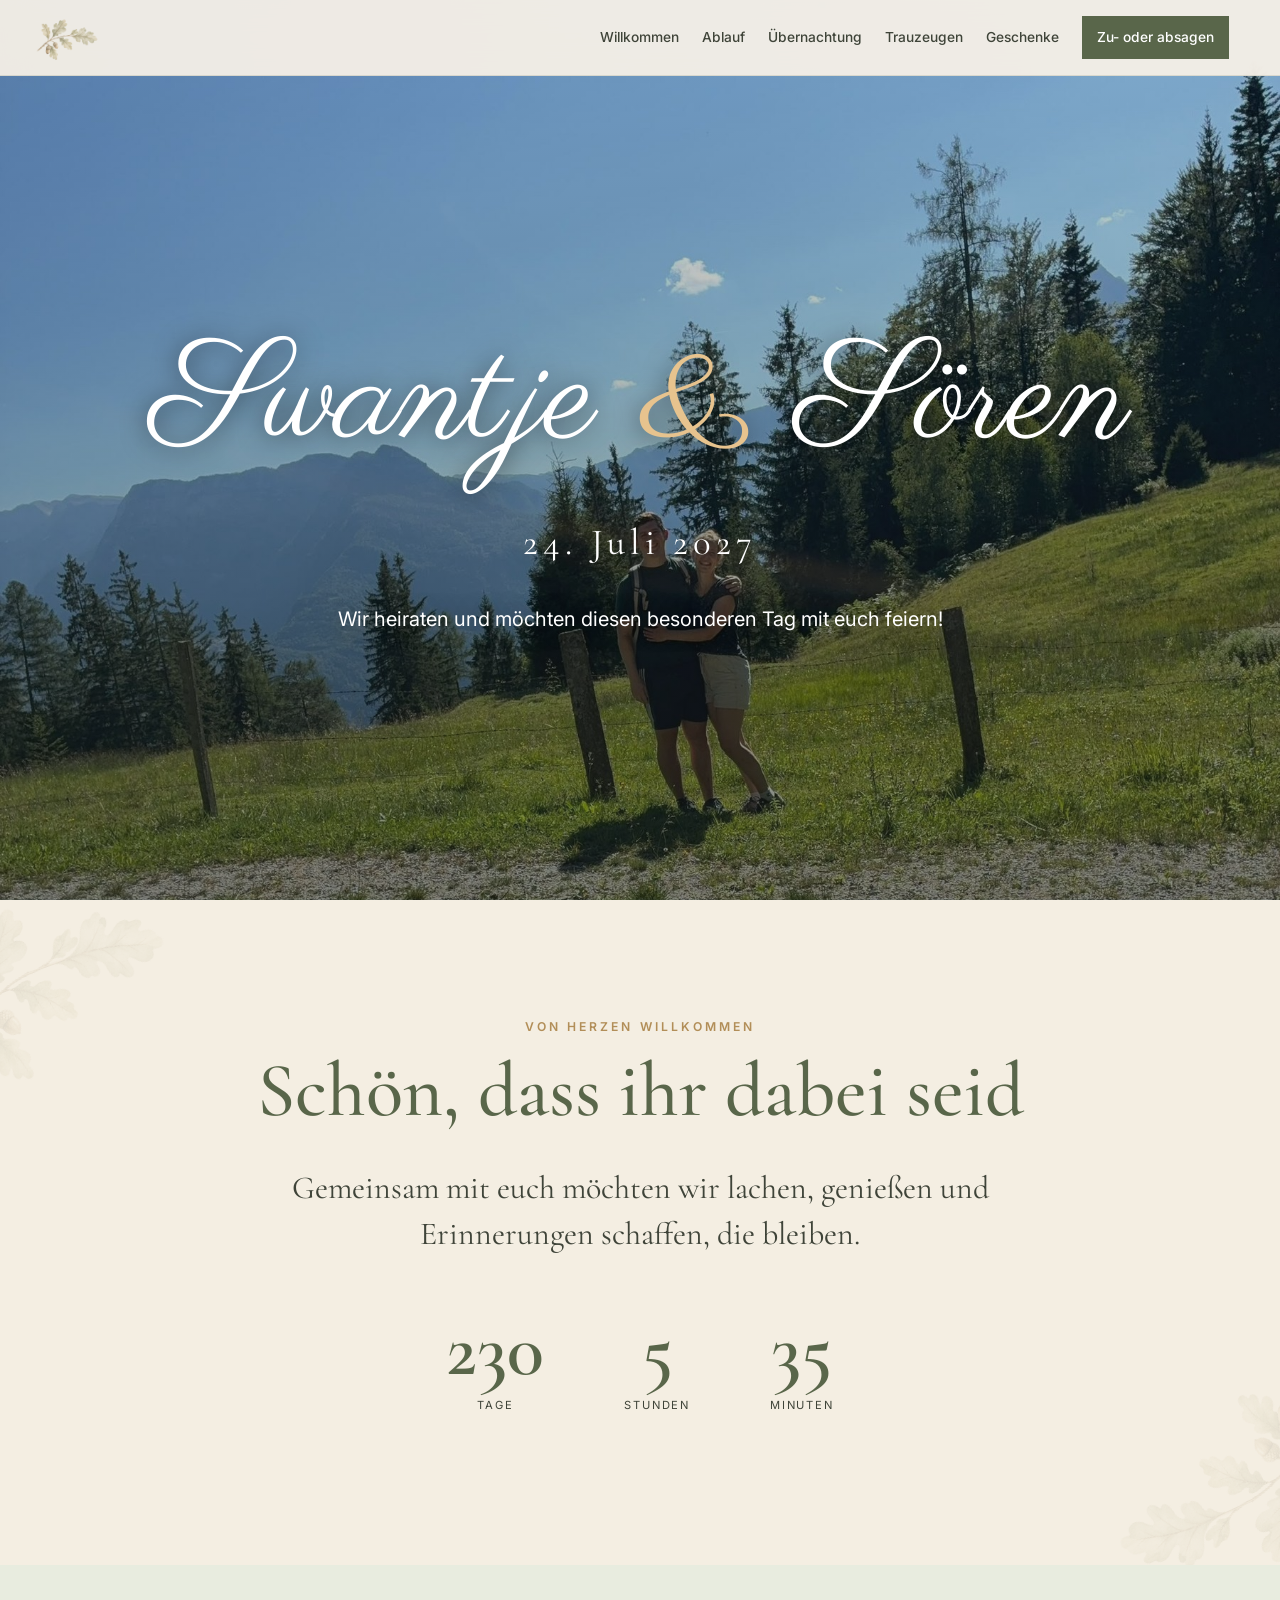
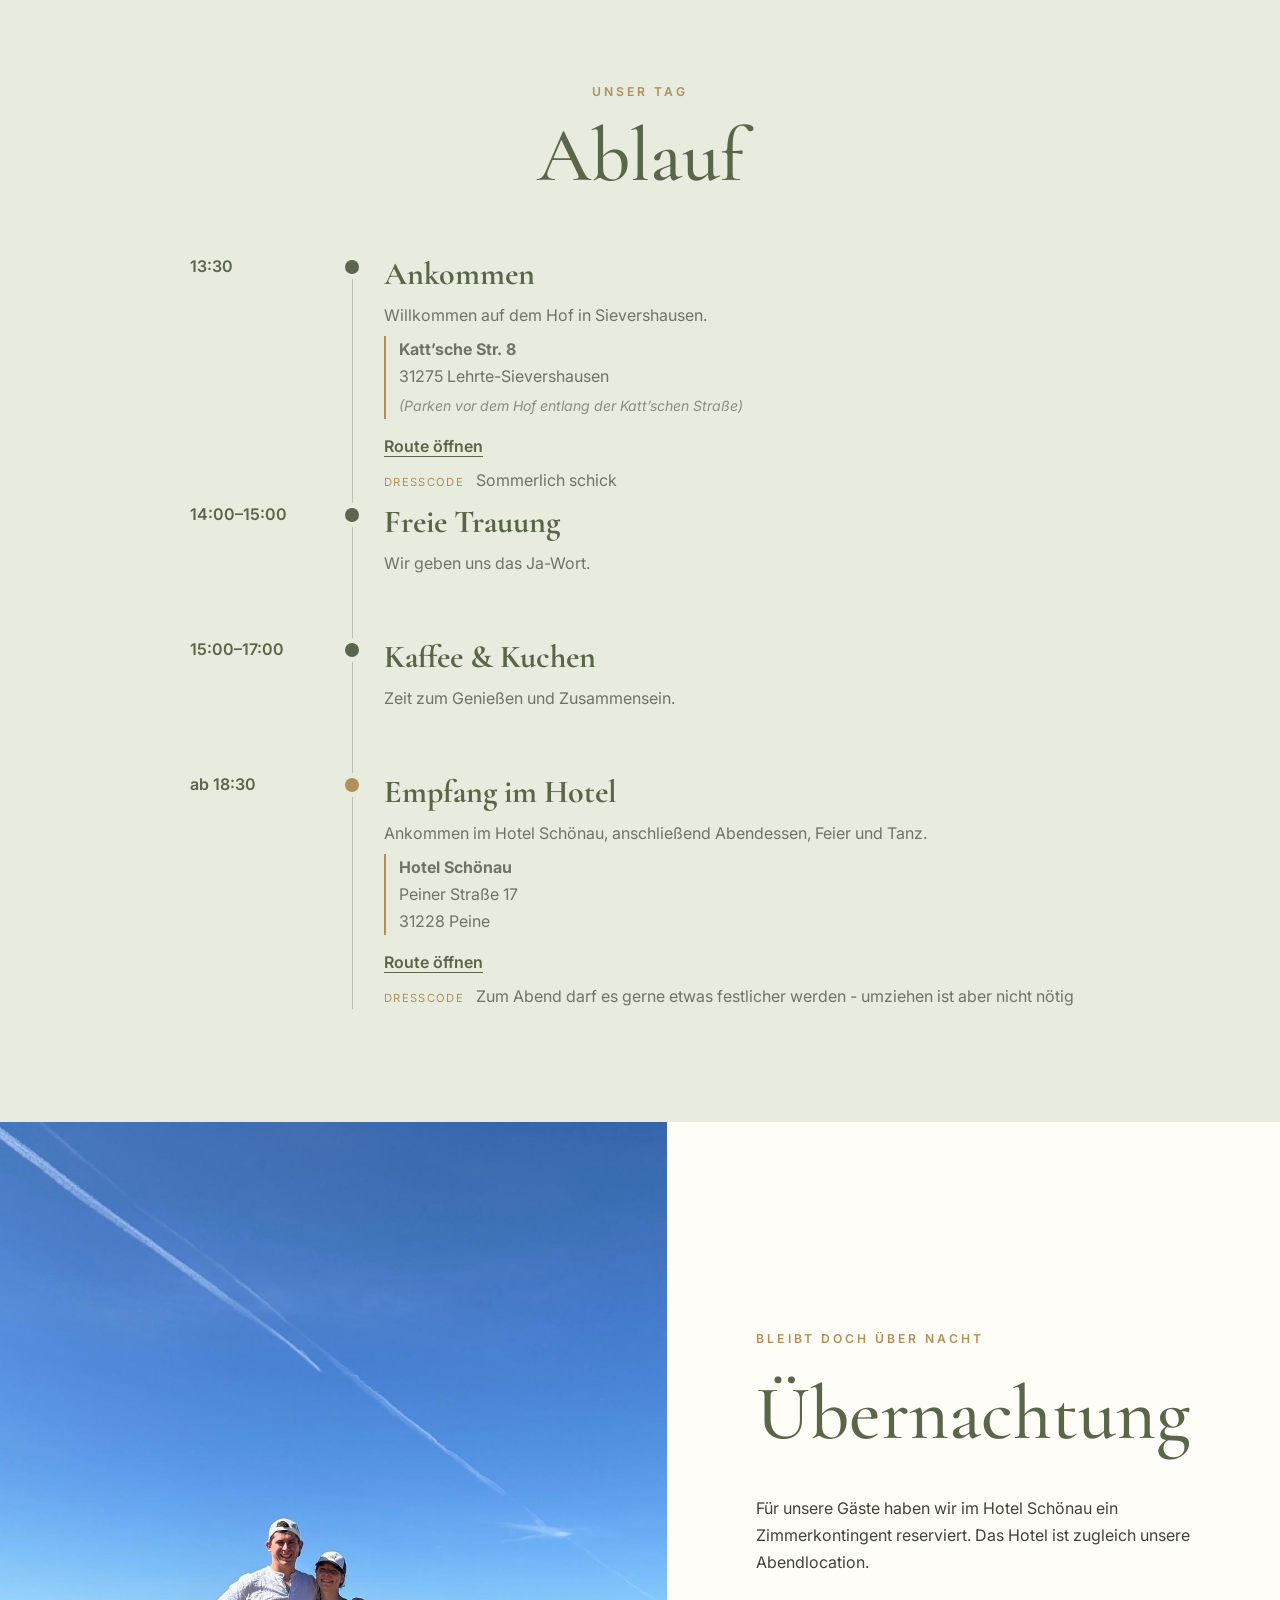
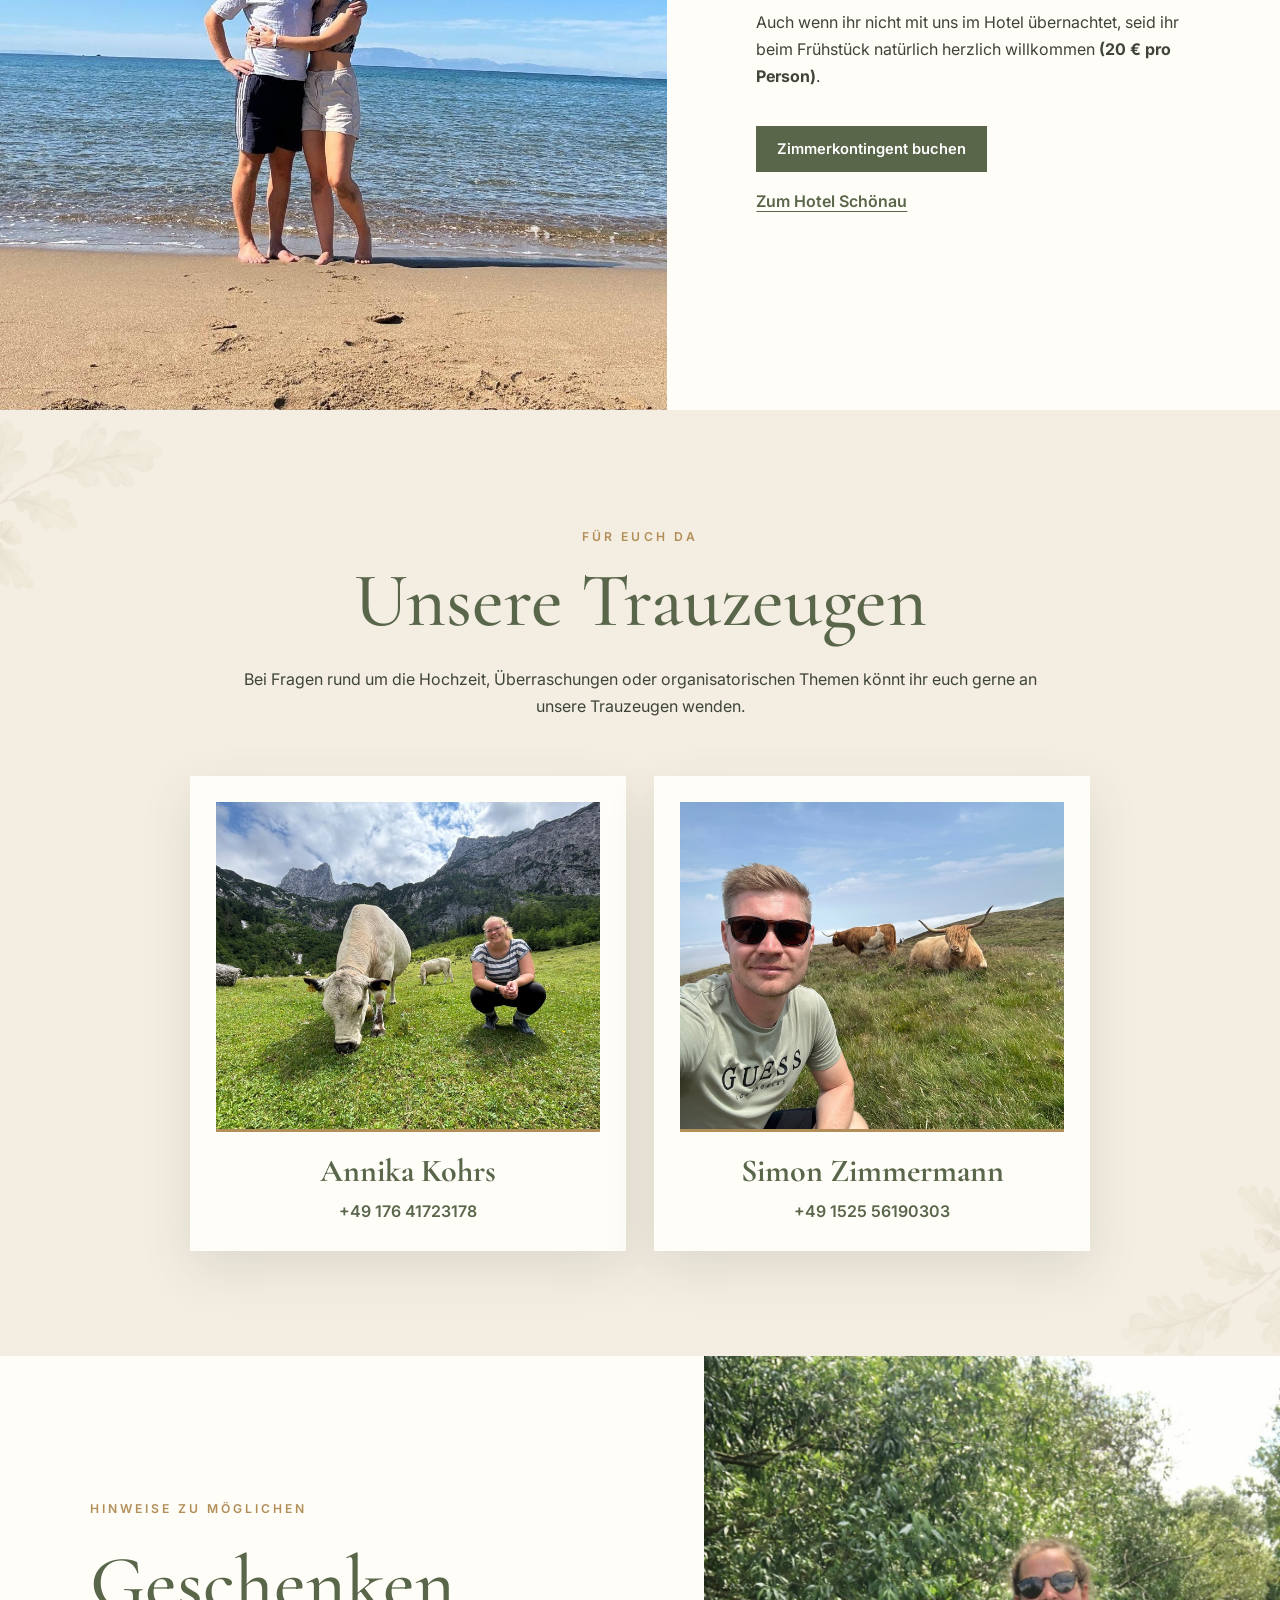
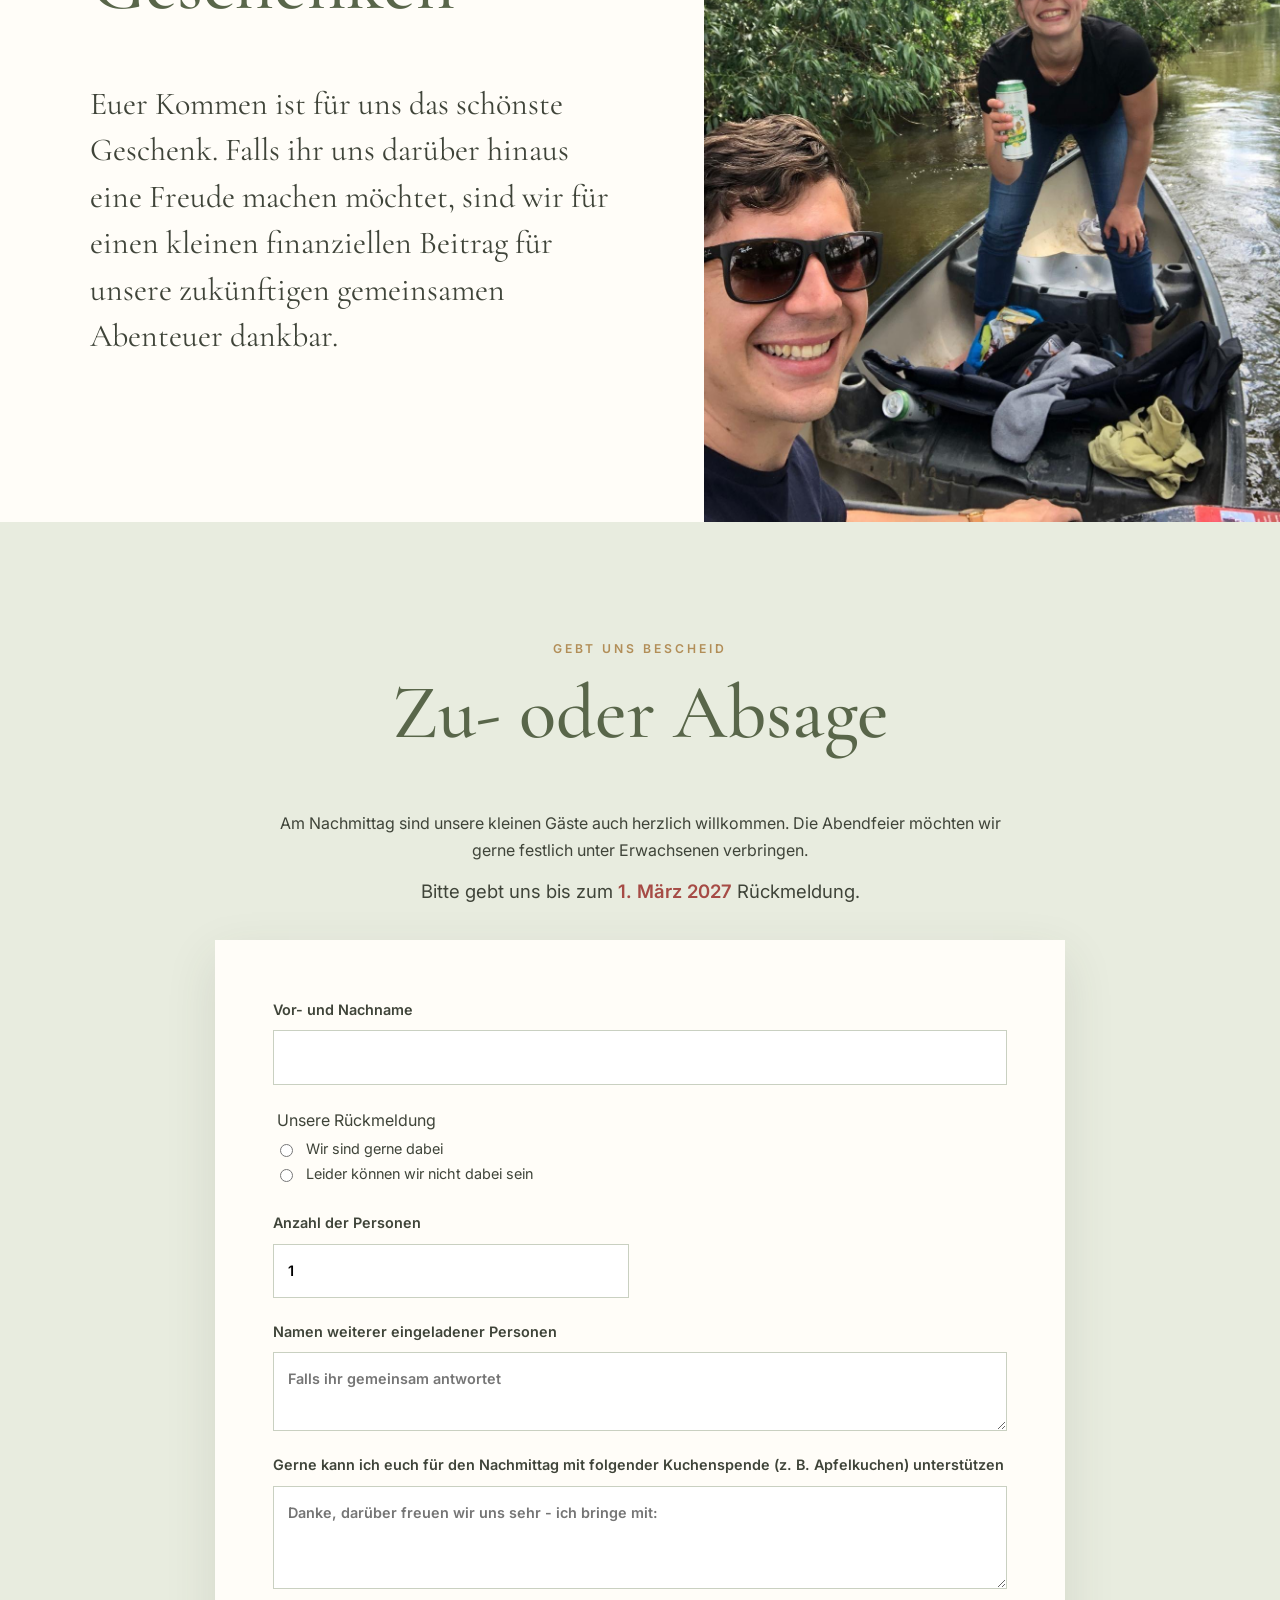
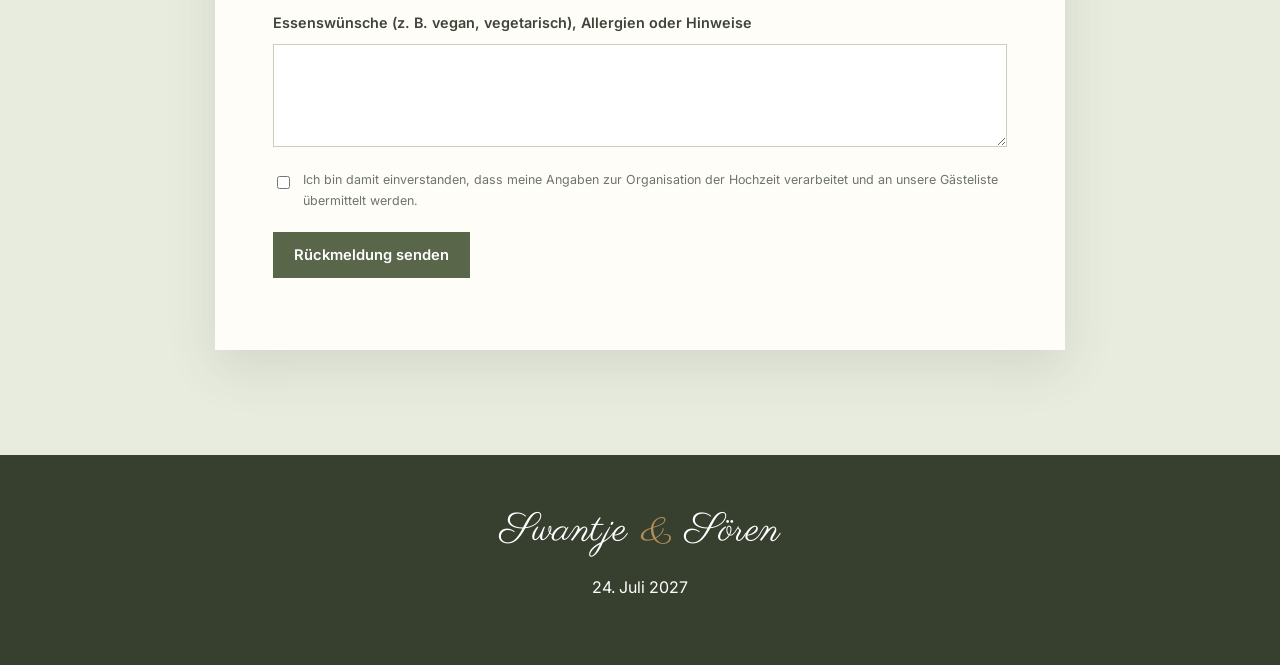
==== commit b0b0b9fc: "Update index.html" ====
--- a/index.html
+++ b/index.html
@@ -7,7 +7,7 @@
 <article><time>14:00–15:00</time><div class="marker"></div><div><h3>Freie Trauung</h3><p>Wir geben uns das Ja-Wort.</p></div></article><article><time>15:00–17:00</time><div class="marker"></div><div><h3>Kaffee &amp; Kuchen</h3><p>Zeit zum Genießen und Zusammensein.</p></div></article><article class="day-only"><time>ab 17:00</time><div class="marker"></div><div><h3>Ausklang</h3><p>Wir verabschieden uns von unseren Nachmittagsgästen und sagen Danke für die gemeinsame Zeit.</p></div></article>
 <article class="evening-only"><time>ab 18:30</time><div class="marker marker-gold"></div><div><h3>Empfang im Hotel</h3><p>Ankommen im Hotel Schönau, anschließend Abendessen, Feier und Tanz.</p><p class="location"><strong>Hotel Schönau</strong><br>Peiner Straße 17<br>31228 Peine</p><a class="text-link" target="_blank" rel="noopener" href="https://www.google.com/maps/search/?api=1&query=Hotel+Sch%C3%B6nau%2C+Peiner+Stra%C3%9Fe+17%2C+31228+Peine">Route öffnen</a><p class="dress"><span>Dresscode</span> Zum Abend darf es gerne etwas festlicher werden - umziehen ist aber nicht nötig</p></div></article></div></section>
 <section id="uebernachtung" class="photo-split evening-only"><img src="strand.jpg" alt="Strand"><div class="photo-copy"><p class="kicker">Bleibt doch über Nacht</p><h2>Übernachtung</h2><p>Für unsere Gäste haben wir im Hotel Schönau ein Zimmerkontingent reserviert. Das Hotel ist zugleich unsere Abendlocation.</p><p>Auch wenn ihr nicht mit uns im Hotel übernachtet, seid ihr beim Frühstück natürlich herzlich willkommen <strong>(20 € pro Person)</strong>.</p><a class="primary-button" target="_blank" rel="noopener" href="https://book-qres.qr-hotels.com/?adult=1&arrive=2027-07-24&chain=19763&child=0&currency=EUR&depart=2027-07-25&group=Hochzeit%20Glimmann&hotel=45893&level=hotel&locale=de-DE&productcurrency=EUR&rooms=1">Zimmerkontingent buchen</a><a class="secondary-link" target="_blank" rel="noopener" href="https://www.hotel-schoenau.de">Zum Hotel Schönau</a></div></section>
-<section id="trauzeugen" class="section botanical"><div class="section-head"><p class="kicker">Für euch da</p><h2>Unsere Trauzeugen</h2><p>Bei Fragen rund um die Hochzeit, Überraschungen oder organisatorischen Themen könnt ihr euch gerne an unsere Trauzeugen wenden.</p></div><div class="witnesses"><article><img class="witness-img" src="annika-kohrs.jpg" alt="Porträt"><h3>Annika Kohrs</h3><a href="tel:+4917641723178">+49 176 41723178</a></article><article><img class="witness-img" src="simon-zimmermann.jpg" alt="Porträt"><h3>Simon Zimmermann</h3><a href="tel:+49 152 56190303">+49 1525 6100303</a></article></div></section>
+<section id="trauzeugen" class="section botanical"><div class="section-head"><p class="kicker">Für euch da</p><h2>Unsere Trauzeugen</h2><p>Bei Fragen rund um die Hochzeit, Überraschungen oder organisatorischen Themen könnt ihr euch gerne an unsere Trauzeugen wenden.</p></div><div class="witnesses"><article><img class="witness-img" src="annika-kohrs.jpg" alt="Porträt"><h3>Annika Kohrs</h3><a href="tel:+4917641723178">+49 176 41723178</a></article><article><img class="witness-img" src="simon-zimmermann.jpg" alt="Porträt"><h3>Simon Zimmermann</h3><a href="tel:+49 152 56190303">+49 1525 56190303</a></article></div></section>
 <section id="geschenke" class="gift-section"><img src="kanu.jpg" alt="Kanutour"><div><p class="kicker">Hinweise zu möglichen</p><h2>Geschenken</h2><p class="lead">Euer Kommen ist für uns das schönste Geschenk. Falls ihr uns darüber hinaus eine Freude machen möchtet, sind wir für einen kleinen finanziellen Beitrag für unsere zukünftigen gemeinsamen Abenteuer dankbar.</p></div></section>
 <section id="rsvp" class="section sage"><div class="section-head"><p class="kicker">Gebt uns Bescheid</p><h2>Zu- oder Absage</h2></div><div class="rsvp-intro"><p class="evening-only">Am Nachmittag sind unsere kleinen Gäste auch herzlich willkommen. Die Abendfeier möchten wir gerne festlich unter Erwachsenen verbringen.</p><p class="rsvp-deadline">Bitte gebt uns bis zum <strong>1. März 2027</strong> Rückmeldung.</p></div>
 <form class="rsvp-form" id="rsvpForm" action="https://script.google.com/macros/s/AKfycbxLW_MN6Am5LXkOZ7l4GAPwsV-41xGqU130eHHOGG_17EGaXu5a-XIlSlGSh2kkfXxcSQ/exec" method="POST"><input type="hidden" name="Einladungsgruppe" id="groupField" value="Nicht angegeben"><div class="form-grid"><label class="full">Vor- und Nachname<input name="Name" autocomplete="name" required></label><fieldset class="full"><legend>Unsere Rückmeldung</legend><label class="choice"><input type="radio" name="Rueckmeldung" value="Zusage" required> Wir sind gerne dabei</label><label class="choice"><input type="radio" name="Rueckmeldung" value="Absage"> Leider können wir nicht dabei sein</label></fieldset><label>Anzahl der Personen<input type="number" name="Personenzahl" min="1" max="10" value="1" required></label><label class="full">Namen weiterer eingeladener Personen<textarea name="WeiterePersonen" rows="2" placeholder="Falls ihr gemeinsam antwortet"></textarea></label><label class="full">Gerne kann ich euch für den Nachmittag mit folgender Kuchenspende (z. B. Apfelkuchen) unterstützen<textarea name="Kuchenspende" rows="3" placeholder="Danke, darüber freuen wir uns sehr - ich bringe mit:"></textarea></label><label class="full"><span class="evening-only">Essenswünsche (z. B. vegan, vegetarisch), </span>Allergien oder Hinweise<textarea name="Hinweise" rows="3"></textarea></label><label class="consent full"><input type="checkbox" required> Ich bin damit einverstanden, dass meine Angaben zur Organisation der Hochzeit verarbeitet und an unsere Gästeliste übermittelt werden.</label></div><button class="primary-button" id="submitButton" type="submit">Rückmeldung senden</button><p class="submit-status" id="submitStatus" role="status" aria-live="polite"></p></form></section></main>
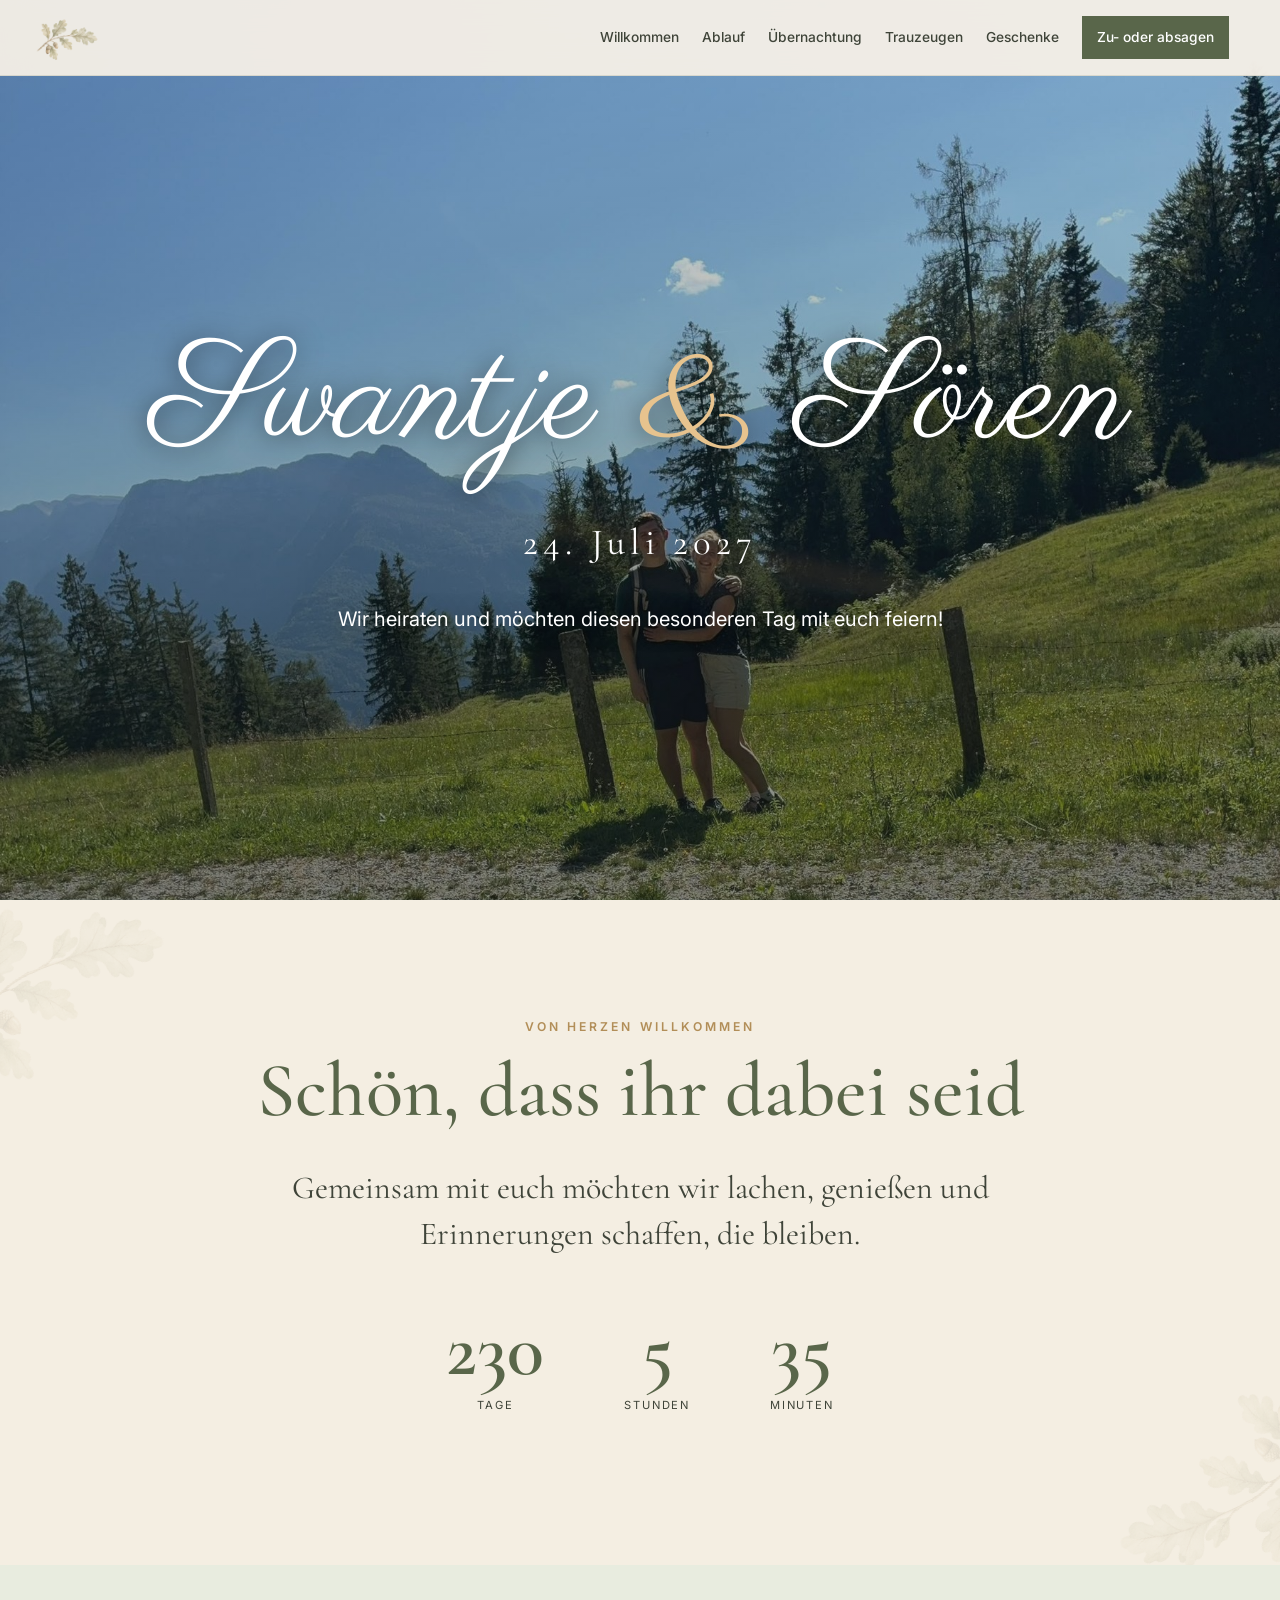
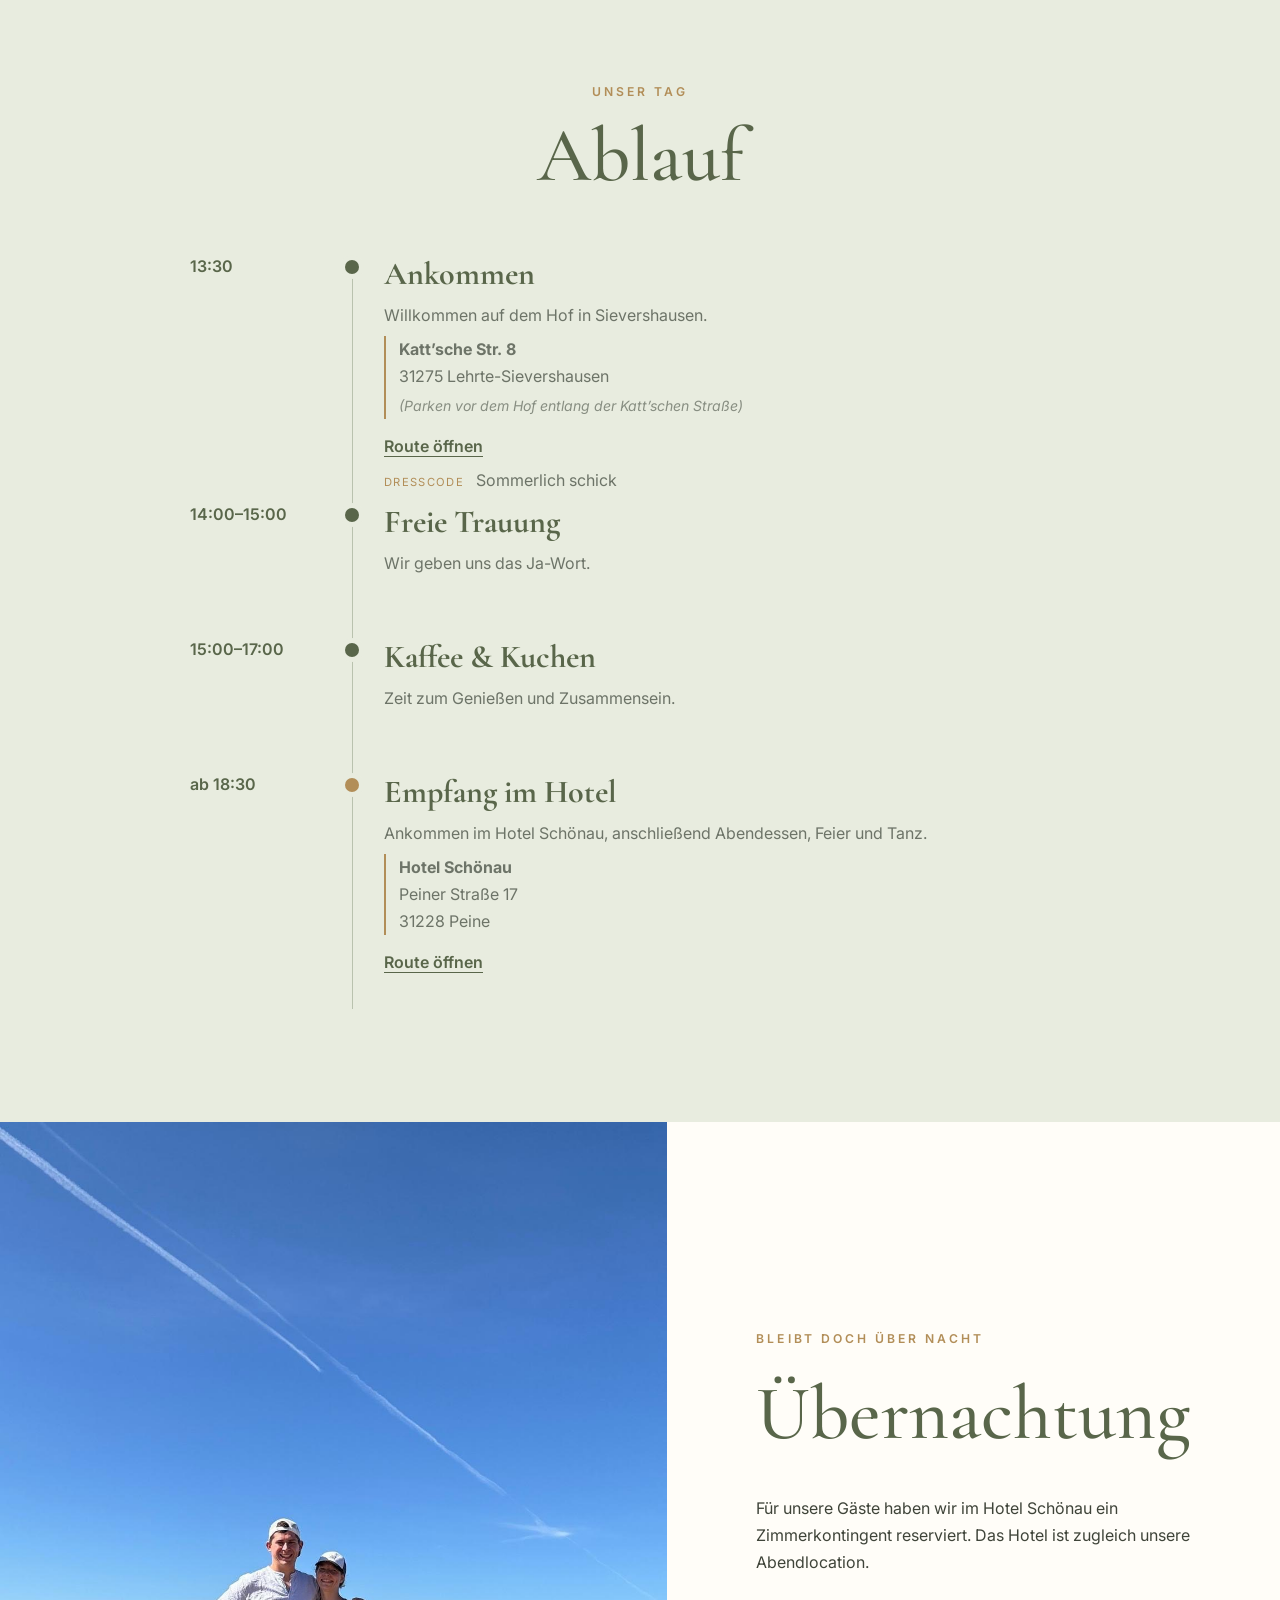
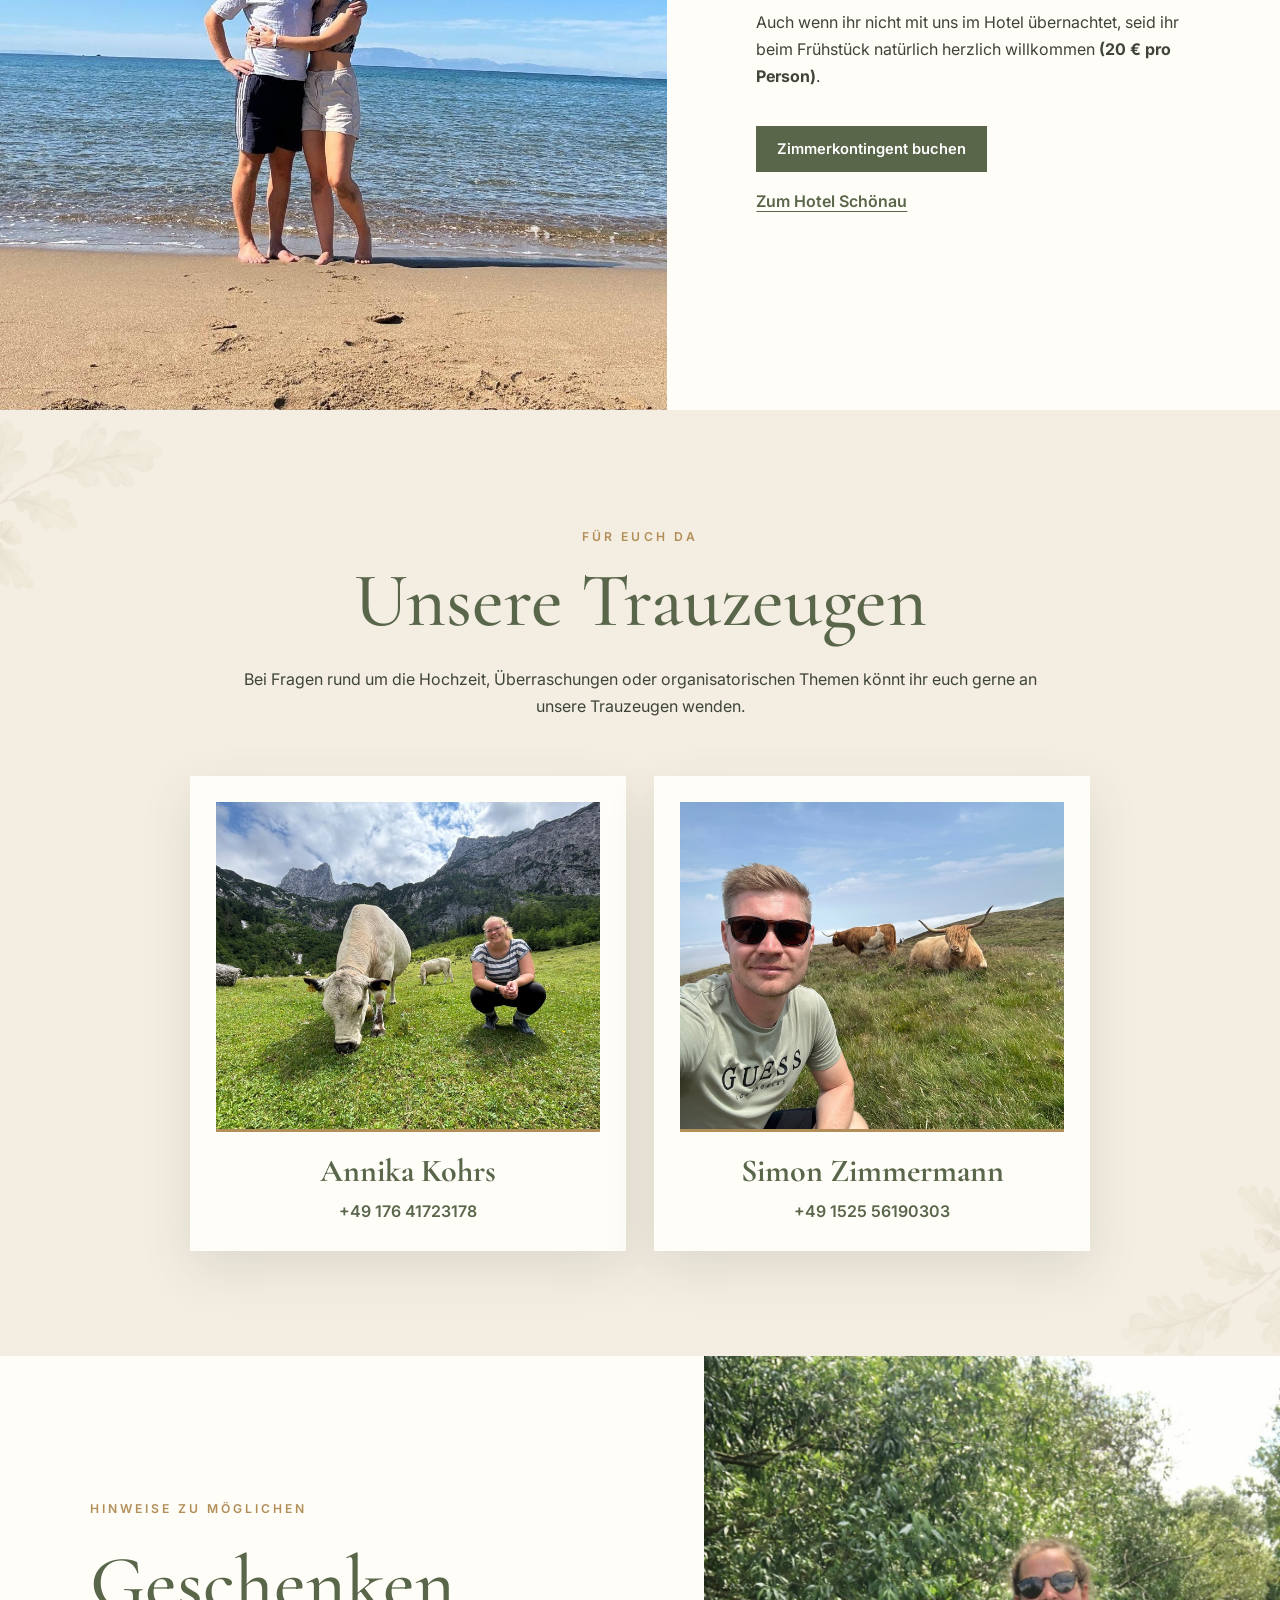
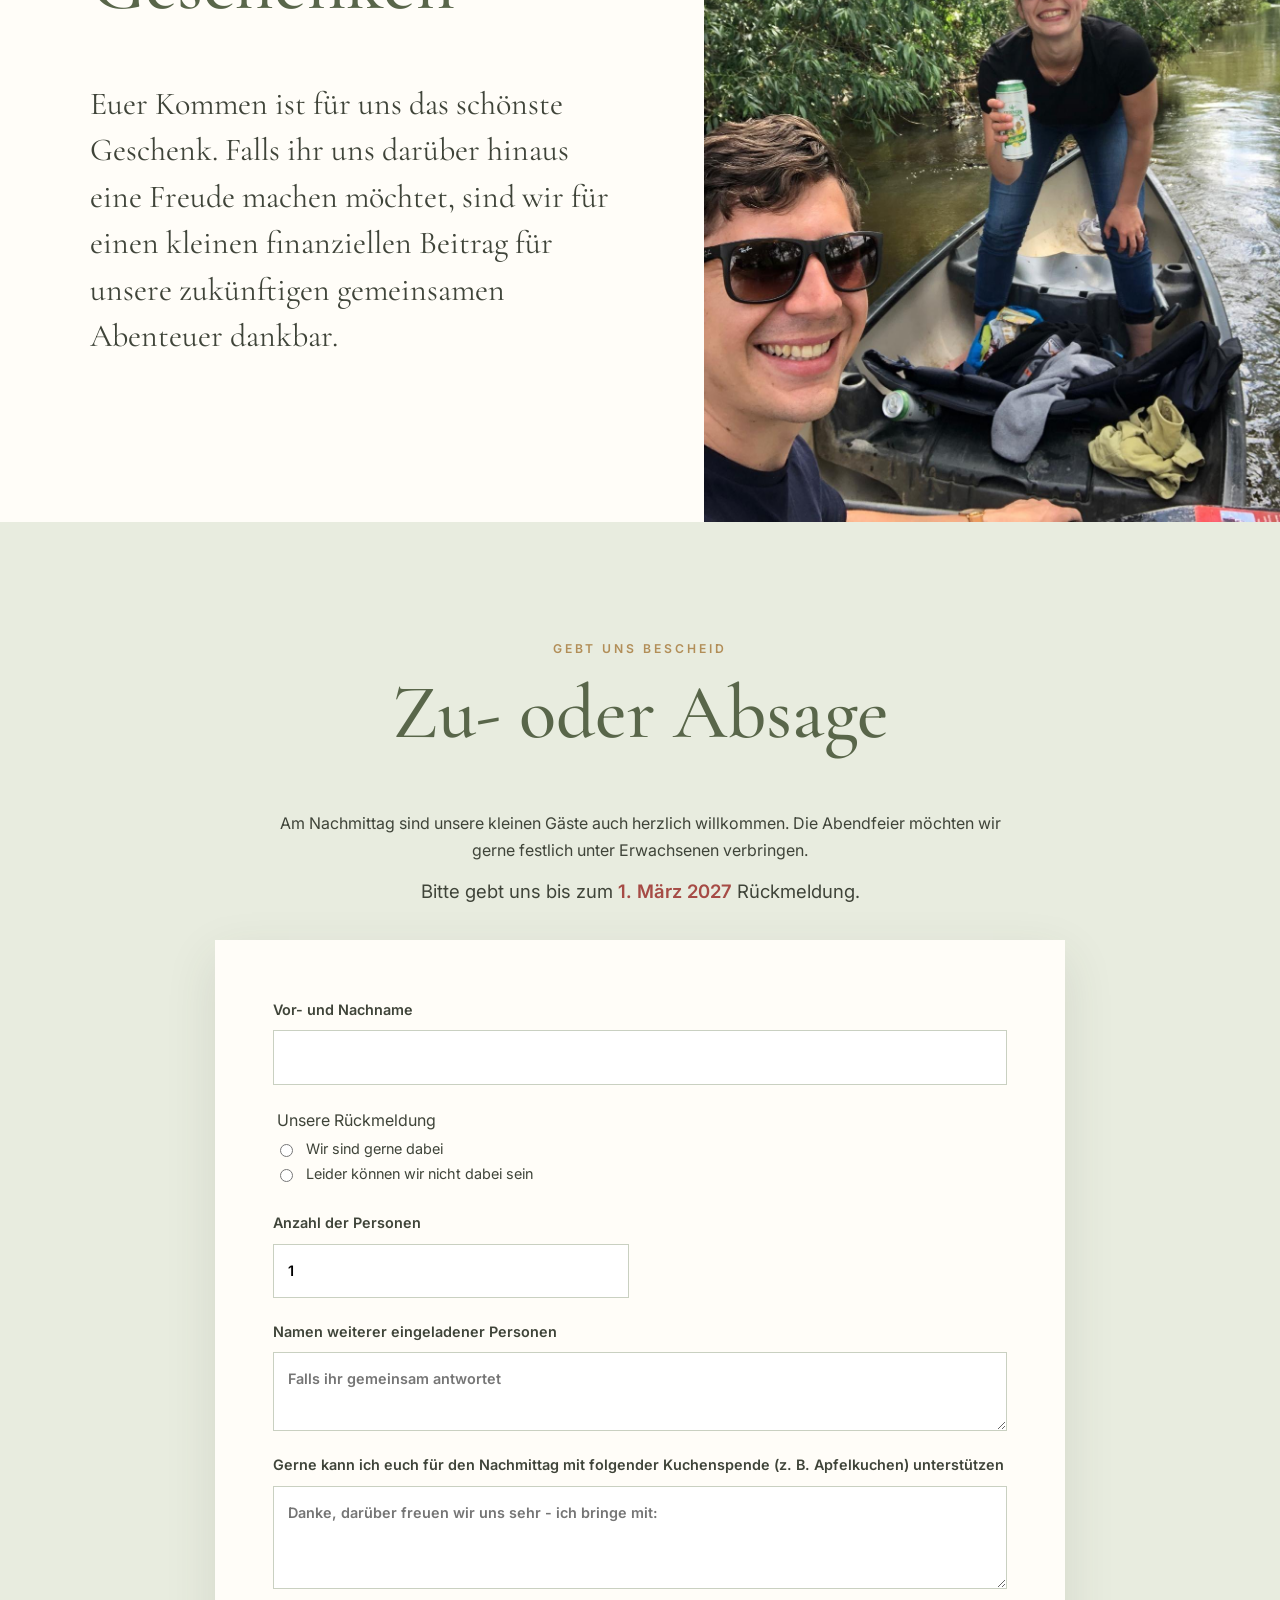
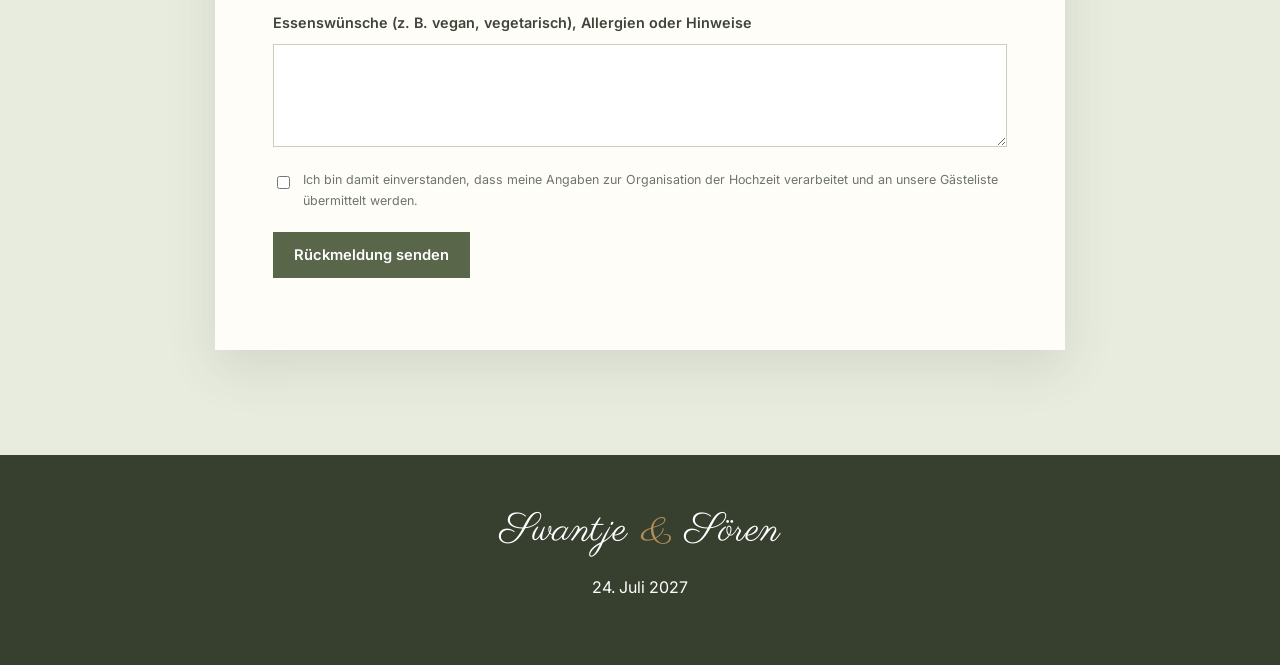
==== commit 1f8cc0c3: "Update index.html" ====
--- a/index.html
+++ b/index.html
@@ -5,7 +5,7 @@
 <section id="ablauf" class="section sage"><div class="section-head"><p class="kicker">Unser Tag</p><h2>Ablauf</h2><p class="day-only weather-note">(Vorbehaltlich extremer Wetterlage)</p></div><div class="timeline">
 <article><time>13:30</time><div class="marker"></div><div><h3>Ankommen</h3><p>Willkommen auf dem Hof in Sievershausen.</p><p class="location"><strong>Katt’sche Str. 8</strong><br>31275 Lehrte-Sievershausen<br><span class="parking-note">(Parken vor dem Hof entlang der Katt’schen Straße)</span></p><a class="text-link" target="_blank" rel="noopener" href="https://www.google.com/maps/search/?api=1&query=Katt%27sche+Str.+8%2C+31275+Lehrte-Sievershausen">Route öffnen</a><p class="dress"><span>Dresscode</span> Sommerlich schick</p></div></article>
 <article><time>14:00–15:00</time><div class="marker"></div><div><h3>Freie Trauung</h3><p>Wir geben uns das Ja-Wort.</p></div></article><article><time>15:00–17:00</time><div class="marker"></div><div><h3>Kaffee &amp; Kuchen</h3><p>Zeit zum Genießen und Zusammensein.</p></div></article><article class="day-only"><time>ab 17:00</time><div class="marker"></div><div><h3>Ausklang</h3><p>Wir verabschieden uns von unseren Nachmittagsgästen und sagen Danke für die gemeinsame Zeit.</p></div></article>
-<article class="evening-only"><time>ab 18:30</time><div class="marker marker-gold"></div><div><h3>Empfang im Hotel</h3><p>Ankommen im Hotel Schönau, anschließend Abendessen, Feier und Tanz.</p><p class="location"><strong>Hotel Schönau</strong><br>Peiner Straße 17<br>31228 Peine</p><a class="text-link" target="_blank" rel="noopener" href="https://www.google.com/maps/search/?api=1&query=Hotel+Sch%C3%B6nau%2C+Peiner+Stra%C3%9Fe+17%2C+31228+Peine">Route öffnen</a><p class="dress"><span>Dresscode</span> Zum Abend darf es gerne etwas festlicher werden - umziehen ist aber nicht nötig</p></div></article></div></section>
+<article class="evening-only"><time>ab 18:30</time><div class="marker marker-gold"></div><div><h3>Empfang im Hotel</h3><p>Ankommen im Hotel Schönau, anschließend Abendessen, Feier und Tanz.</p><p class="location"><strong>Hotel Schönau</strong><br>Peiner Straße 17<br>31228 Peine</p><a class="text-link" target="_blank" rel="noopener" href="https://www.google.com/maps/search/?api=1&query=Hotel+Sch%C3%B6nau%2C+Peiner+Stra%C3%9Fe+17%2C+31228+Peine">Route öffnen</a><p class="dress"><span></span> </p></div></article></div></section>
 <section id="uebernachtung" class="photo-split evening-only"><img src="strand.jpg" alt="Strand"><div class="photo-copy"><p class="kicker">Bleibt doch über Nacht</p><h2>Übernachtung</h2><p>Für unsere Gäste haben wir im Hotel Schönau ein Zimmerkontingent reserviert. Das Hotel ist zugleich unsere Abendlocation.</p><p>Auch wenn ihr nicht mit uns im Hotel übernachtet, seid ihr beim Frühstück natürlich herzlich willkommen <strong>(20 € pro Person)</strong>.</p><a class="primary-button" target="_blank" rel="noopener" href="https://book-qres.qr-hotels.com/?adult=1&arrive=2027-07-24&chain=19763&child=0&currency=EUR&depart=2027-07-25&group=Hochzeit%20Glimmann&hotel=45893&level=hotel&locale=de-DE&productcurrency=EUR&rooms=1">Zimmerkontingent buchen</a><a class="secondary-link" target="_blank" rel="noopener" href="https://www.hotel-schoenau.de">Zum Hotel Schönau</a></div></section>
 <section id="trauzeugen" class="section botanical"><div class="section-head"><p class="kicker">Für euch da</p><h2>Unsere Trauzeugen</h2><p>Bei Fragen rund um die Hochzeit, Überraschungen oder organisatorischen Themen könnt ihr euch gerne an unsere Trauzeugen wenden.</p></div><div class="witnesses"><article><img class="witness-img" src="annika-kohrs.jpg" alt="Porträt"><h3>Annika Kohrs</h3><a href="tel:+4917641723178">+49 176 41723178</a></article><article><img class="witness-img" src="simon-zimmermann.jpg" alt="Porträt"><h3>Simon Zimmermann</h3><a href="tel:+49 152 56190303">+49 1525 56190303</a></article></div></section>
 <section id="geschenke" class="gift-section"><img src="kanu.jpg" alt="Kanutour"><div><p class="kicker">Hinweise zu möglichen</p><h2>Geschenken</h2><p class="lead">Euer Kommen ist für uns das schönste Geschenk. Falls ihr uns darüber hinaus eine Freude machen möchtet, sind wir für einen kleinen finanziellen Beitrag für unsere zukünftigen gemeinsamen Abenteuer dankbar.</p></div></section>
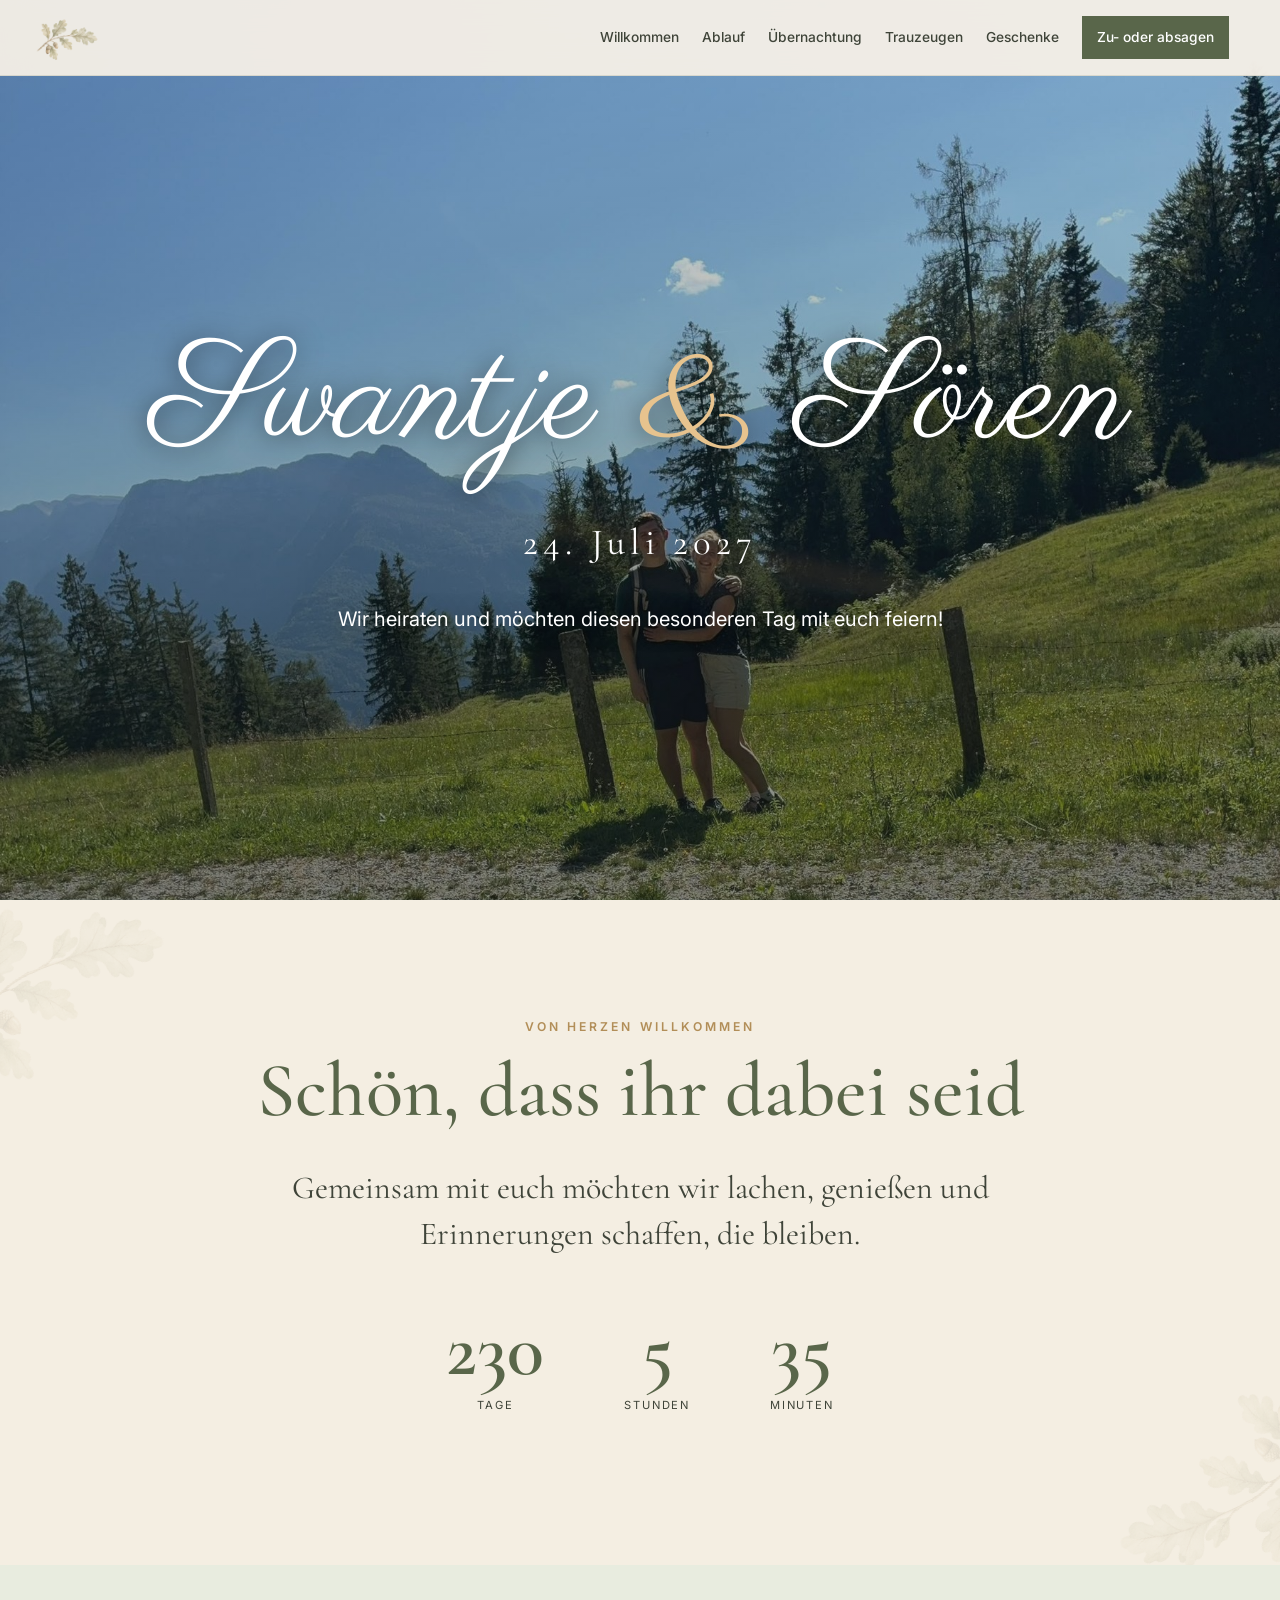
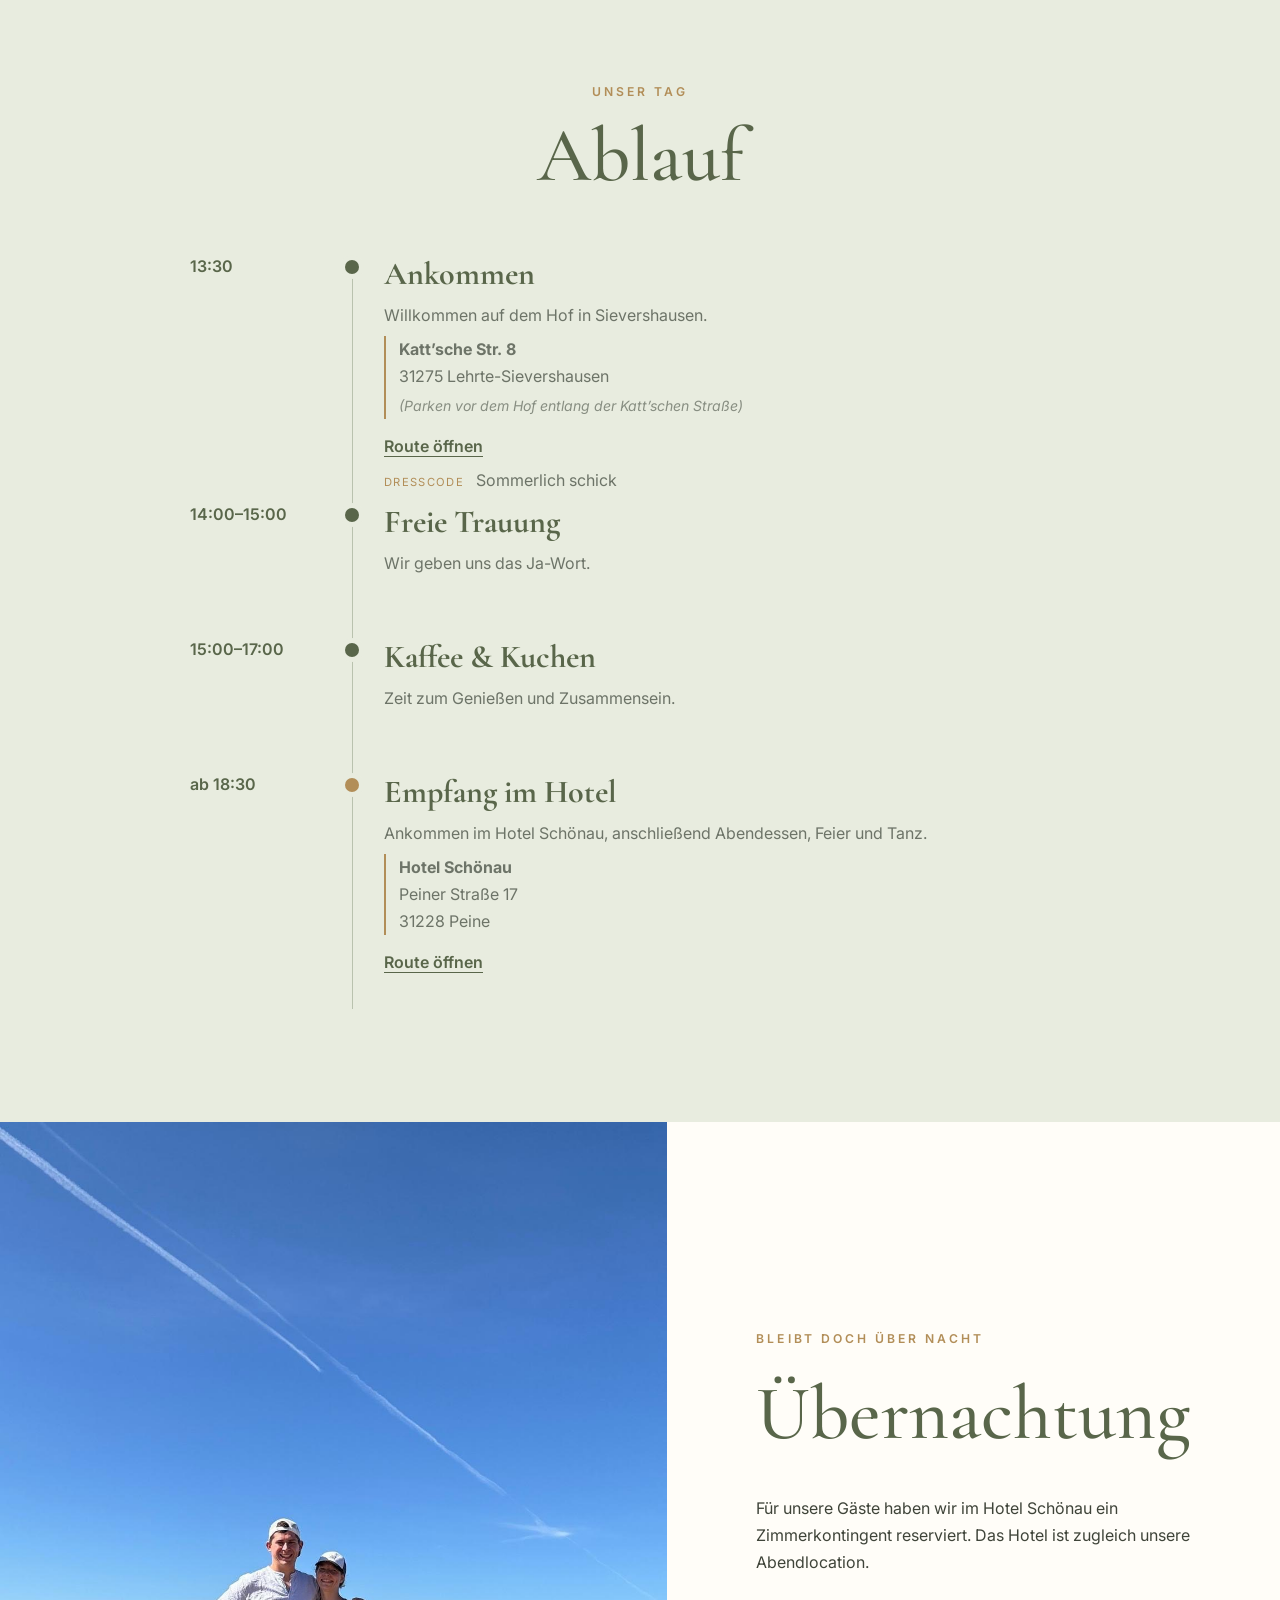
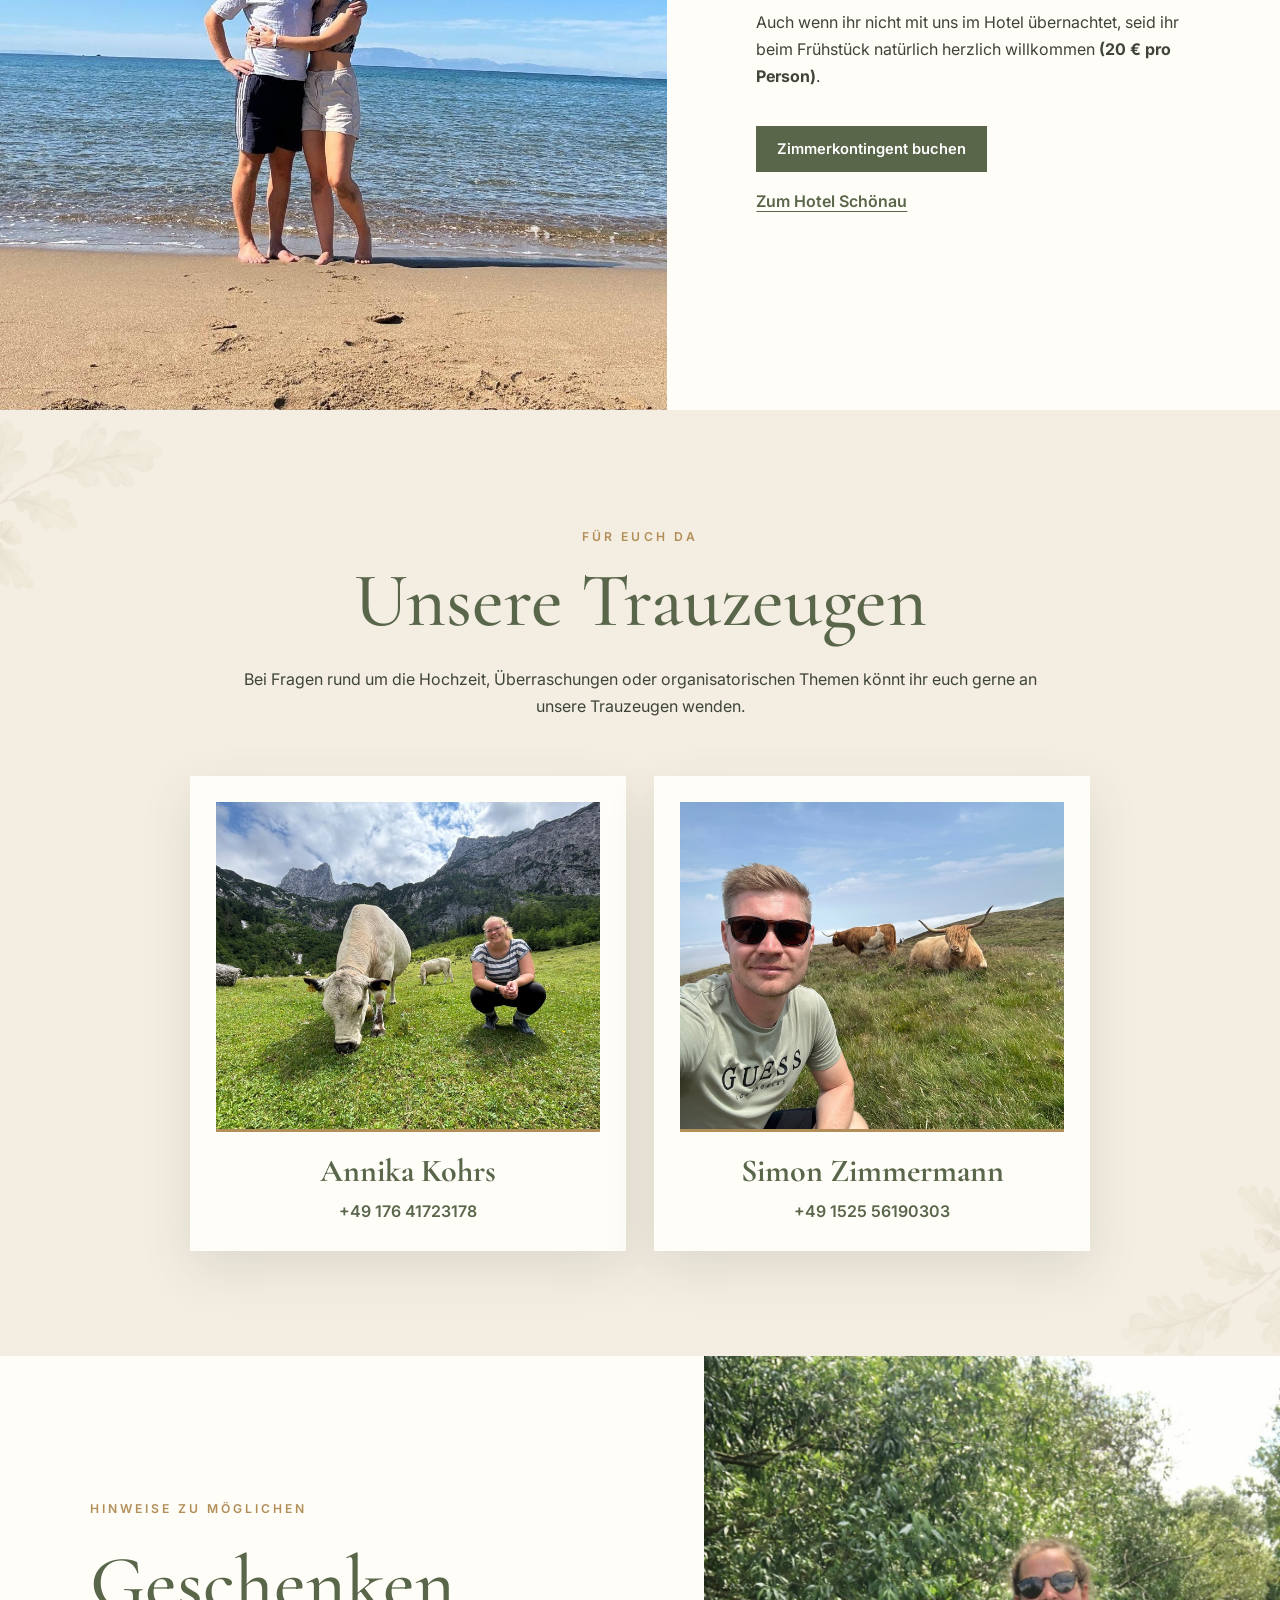
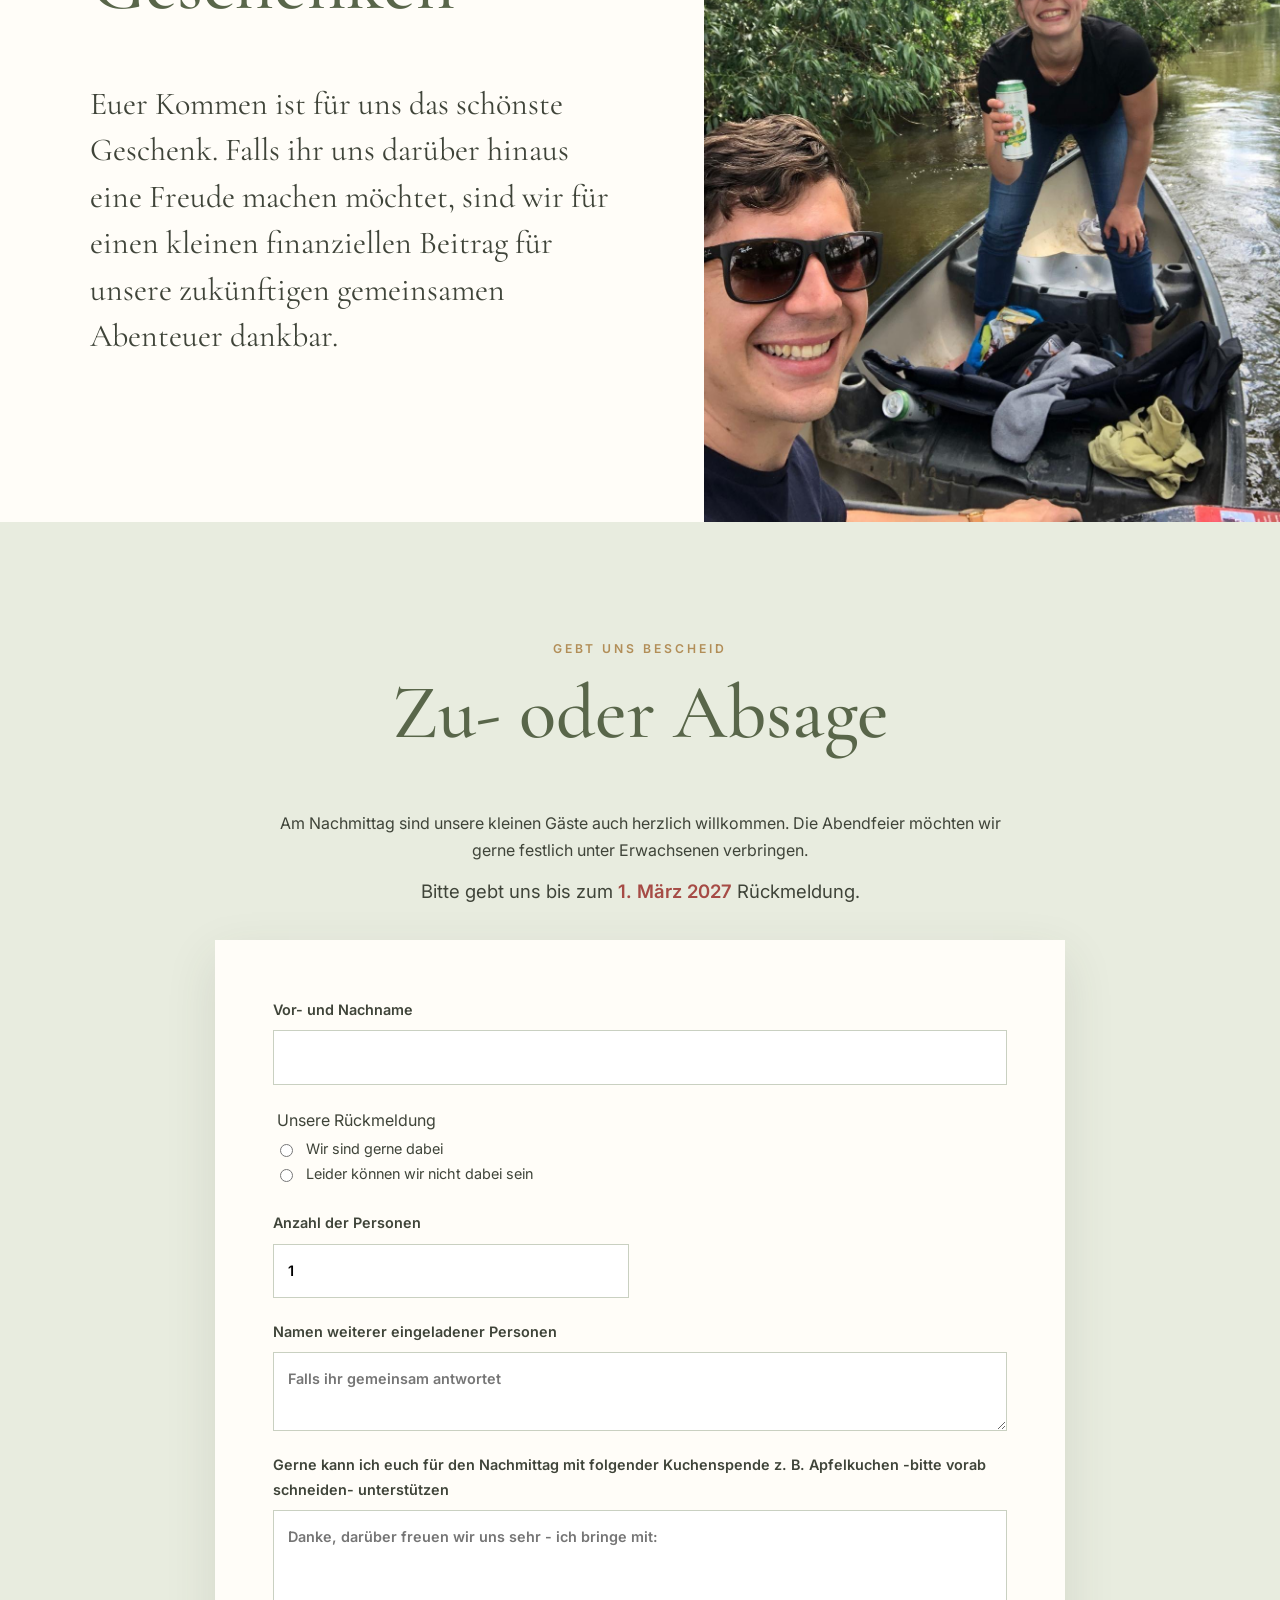
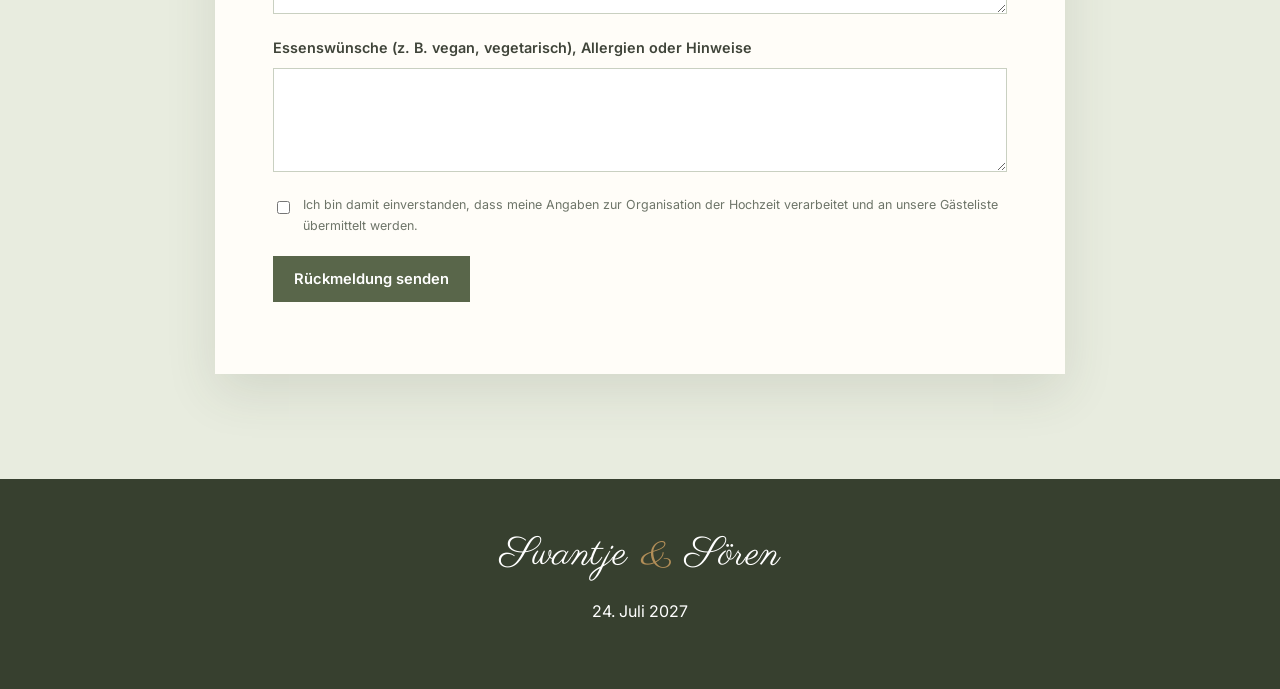
==== commit 56a7bcf3: "Update index.html" ====
--- a/index.html
+++ b/index.html
@@ -10,5 +10,5 @@
 <section id="trauzeugen" class="section botanical"><div class="section-head"><p class="kicker">Für euch da</p><h2>Unsere Trauzeugen</h2><p>Bei Fragen rund um die Hochzeit, Überraschungen oder organisatorischen Themen könnt ihr euch gerne an unsere Trauzeugen wenden.</p></div><div class="witnesses"><article><img class="witness-img" src="annika-kohrs.jpg" alt="Porträt"><h3>Annika Kohrs</h3><a href="tel:+4917641723178">+49 176 41723178</a></article><article><img class="witness-img" src="simon-zimmermann.jpg" alt="Porträt"><h3>Simon Zimmermann</h3><a href="tel:+49 152 56190303">+49 1525 56190303</a></article></div></section>
 <section id="geschenke" class="gift-section"><img src="kanu.jpg" alt="Kanutour"><div><p class="kicker">Hinweise zu möglichen</p><h2>Geschenken</h2><p class="lead">Euer Kommen ist für uns das schönste Geschenk. Falls ihr uns darüber hinaus eine Freude machen möchtet, sind wir für einen kleinen finanziellen Beitrag für unsere zukünftigen gemeinsamen Abenteuer dankbar.</p></div></section>
 <section id="rsvp" class="section sage"><div class="section-head"><p class="kicker">Gebt uns Bescheid</p><h2>Zu- oder Absage</h2></div><div class="rsvp-intro"><p class="evening-only">Am Nachmittag sind unsere kleinen Gäste auch herzlich willkommen. Die Abendfeier möchten wir gerne festlich unter Erwachsenen verbringen.</p><p class="rsvp-deadline">Bitte gebt uns bis zum <strong>1. März 2027</strong> Rückmeldung.</p></div>
-<form class="rsvp-form" id="rsvpForm" action="https://script.google.com/macros/s/AKfycbxLW_MN6Am5LXkOZ7l4GAPwsV-41xGqU130eHHOGG_17EGaXu5a-XIlSlGSh2kkfXxcSQ/exec" method="POST"><input type="hidden" name="Einladungsgruppe" id="groupField" value="Nicht angegeben"><div class="form-grid"><label class="full">Vor- und Nachname<input name="Name" autocomplete="name" required></label><fieldset class="full"><legend>Unsere Rückmeldung</legend><label class="choice"><input type="radio" name="Rueckmeldung" value="Zusage" required> Wir sind gerne dabei</label><label class="choice"><input type="radio" name="Rueckmeldung" value="Absage"> Leider können wir nicht dabei sein</label></fieldset><label>Anzahl der Personen<input type="number" name="Personenzahl" min="1" max="10" value="1" required></label><label class="full">Namen weiterer eingeladener Personen<textarea name="WeiterePersonen" rows="2" placeholder="Falls ihr gemeinsam antwortet"></textarea></label><label class="full">Gerne kann ich euch für den Nachmittag mit folgender Kuchenspende (z. B. Apfelkuchen) unterstützen<textarea name="Kuchenspende" rows="3" placeholder="Danke, darüber freuen wir uns sehr - ich bringe mit:"></textarea></label><label class="full"><span class="evening-only">Essenswünsche (z. B. vegan, vegetarisch), </span>Allergien oder Hinweise<textarea name="Hinweise" rows="3"></textarea></label><label class="consent full"><input type="checkbox" required> Ich bin damit einverstanden, dass meine Angaben zur Organisation der Hochzeit verarbeitet und an unsere Gästeliste übermittelt werden.</label></div><button class="primary-button" id="submitButton" type="submit">Rückmeldung senden</button><p class="submit-status" id="submitStatus" role="status" aria-live="polite"></p></form></section></main>
+<form class="rsvp-form" id="rsvpForm" action="https://script.google.com/macros/s/AKfycbxLW_MN6Am5LXkOZ7l4GAPwsV-41xGqU130eHHOGG_17EGaXu5a-XIlSlGSh2kkfXxcSQ/exec" method="POST"><input type="hidden" name="Einladungsgruppe" id="groupField" value="Nicht angegeben"><div class="form-grid"><label class="full">Vor- und Nachname<input name="Name" autocomplete="name" required></label><fieldset class="full"><legend>Unsere Rückmeldung</legend><label class="choice"><input type="radio" name="Rueckmeldung" value="Zusage" required> Wir sind gerne dabei</label><label class="choice"><input type="radio" name="Rueckmeldung" value="Absage"> Leider können wir nicht dabei sein</label></fieldset><label>Anzahl der Personen<input type="number" name="Personenzahl" min="1" max="10" value="1" required></label><label class="full">Namen weiterer eingeladener Personen<textarea name="WeiterePersonen" rows="2" placeholder="Falls ihr gemeinsam antwortet"></textarea></label><label class="full">Gerne kann ich euch für den Nachmittag mit folgender Kuchenspende z. B. Apfelkuchen -bitte vorab schneiden- unterstützen<textarea name="Kuchenspende" rows="3" placeholder="Danke, darüber freuen wir uns sehr - ich bringe mit:"></textarea></label><label class="full"><span class="evening-only">Essenswünsche (z. B. vegan, vegetarisch), </span>Allergien oder Hinweise<textarea name="Hinweise" rows="3"></textarea></label><label class="consent full"><input type="checkbox" required> Ich bin damit einverstanden, dass meine Angaben zur Organisation der Hochzeit verarbeitet und an unsere Gästeliste übermittelt werden.</label></div><button class="primary-button" id="submitButton" type="submit">Rückmeldung senden</button><p class="submit-status" id="submitStatus" role="status" aria-live="polite"></p></form></section></main>
 <footer><div class="footer-mark">Swantje <i>&amp;</i> Sören</div><p>24. Juli 2027</p></footer><script src="app.js"></script></body></html>
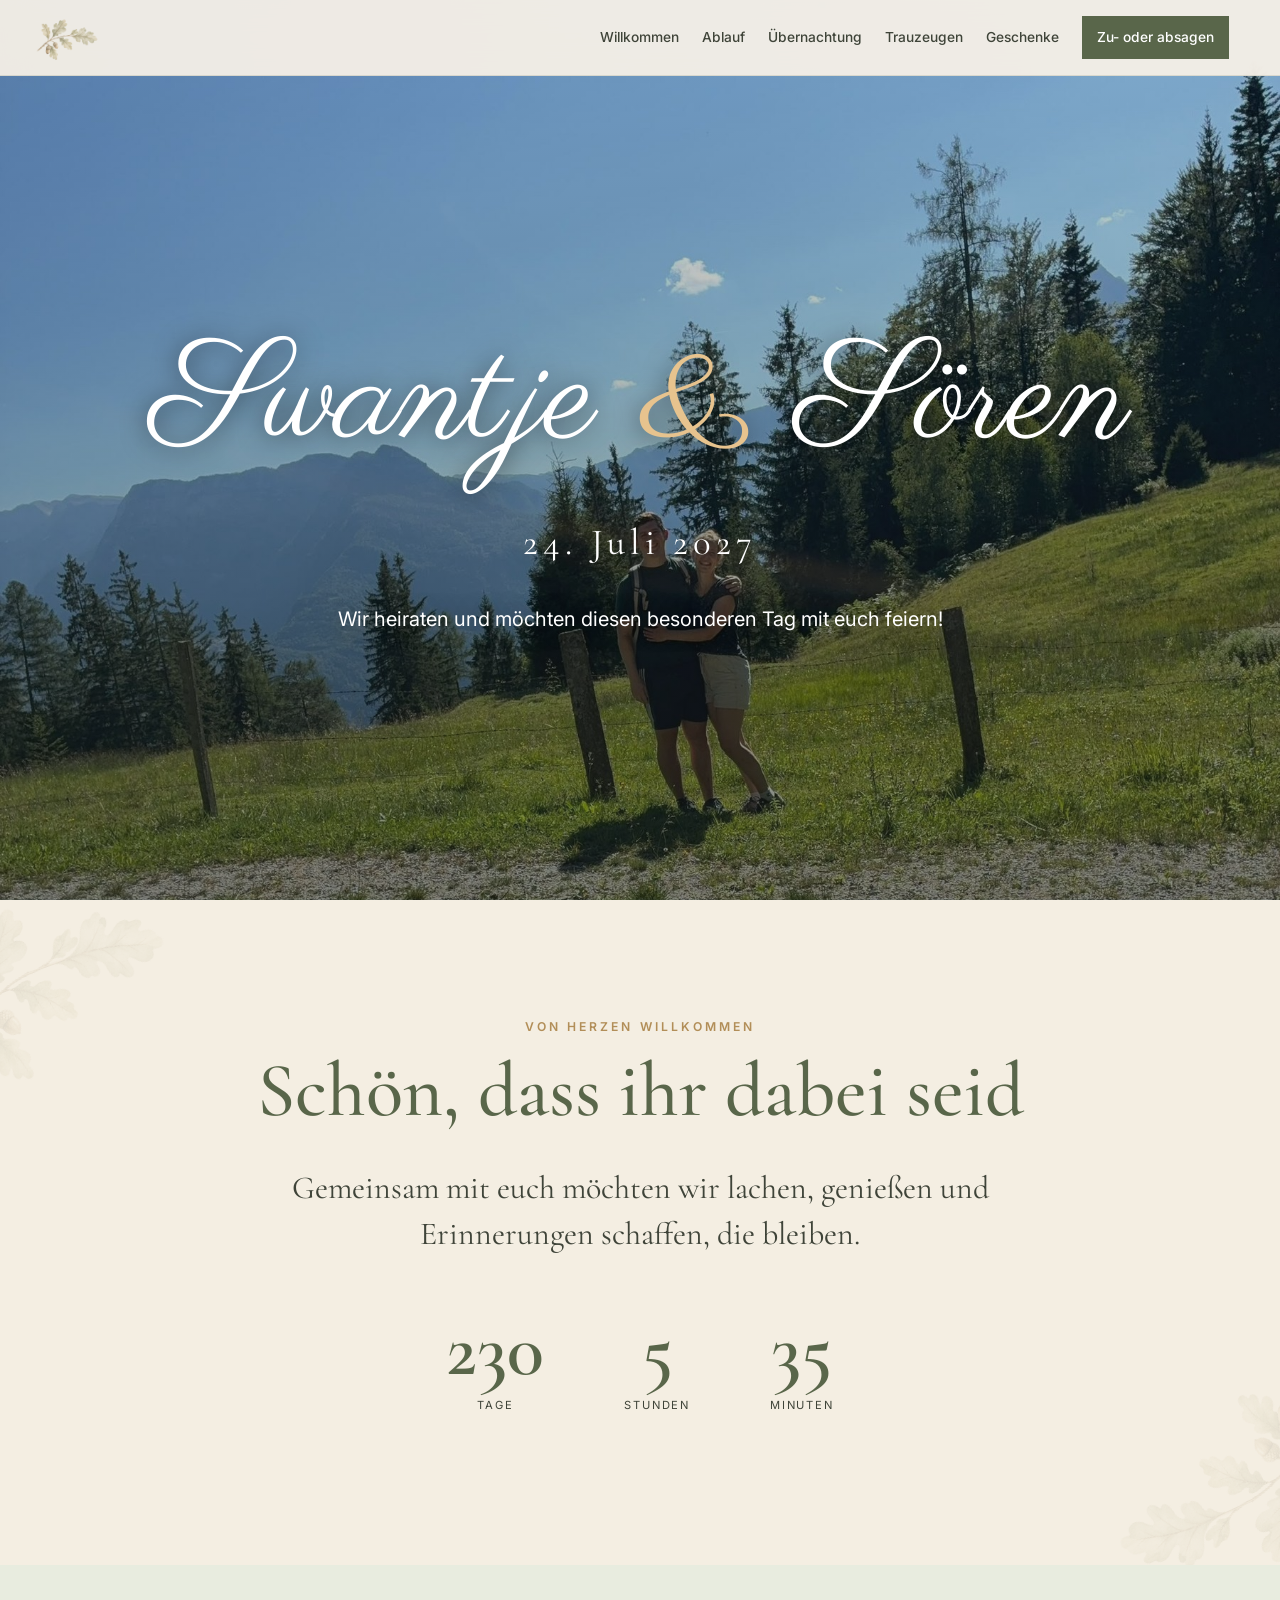
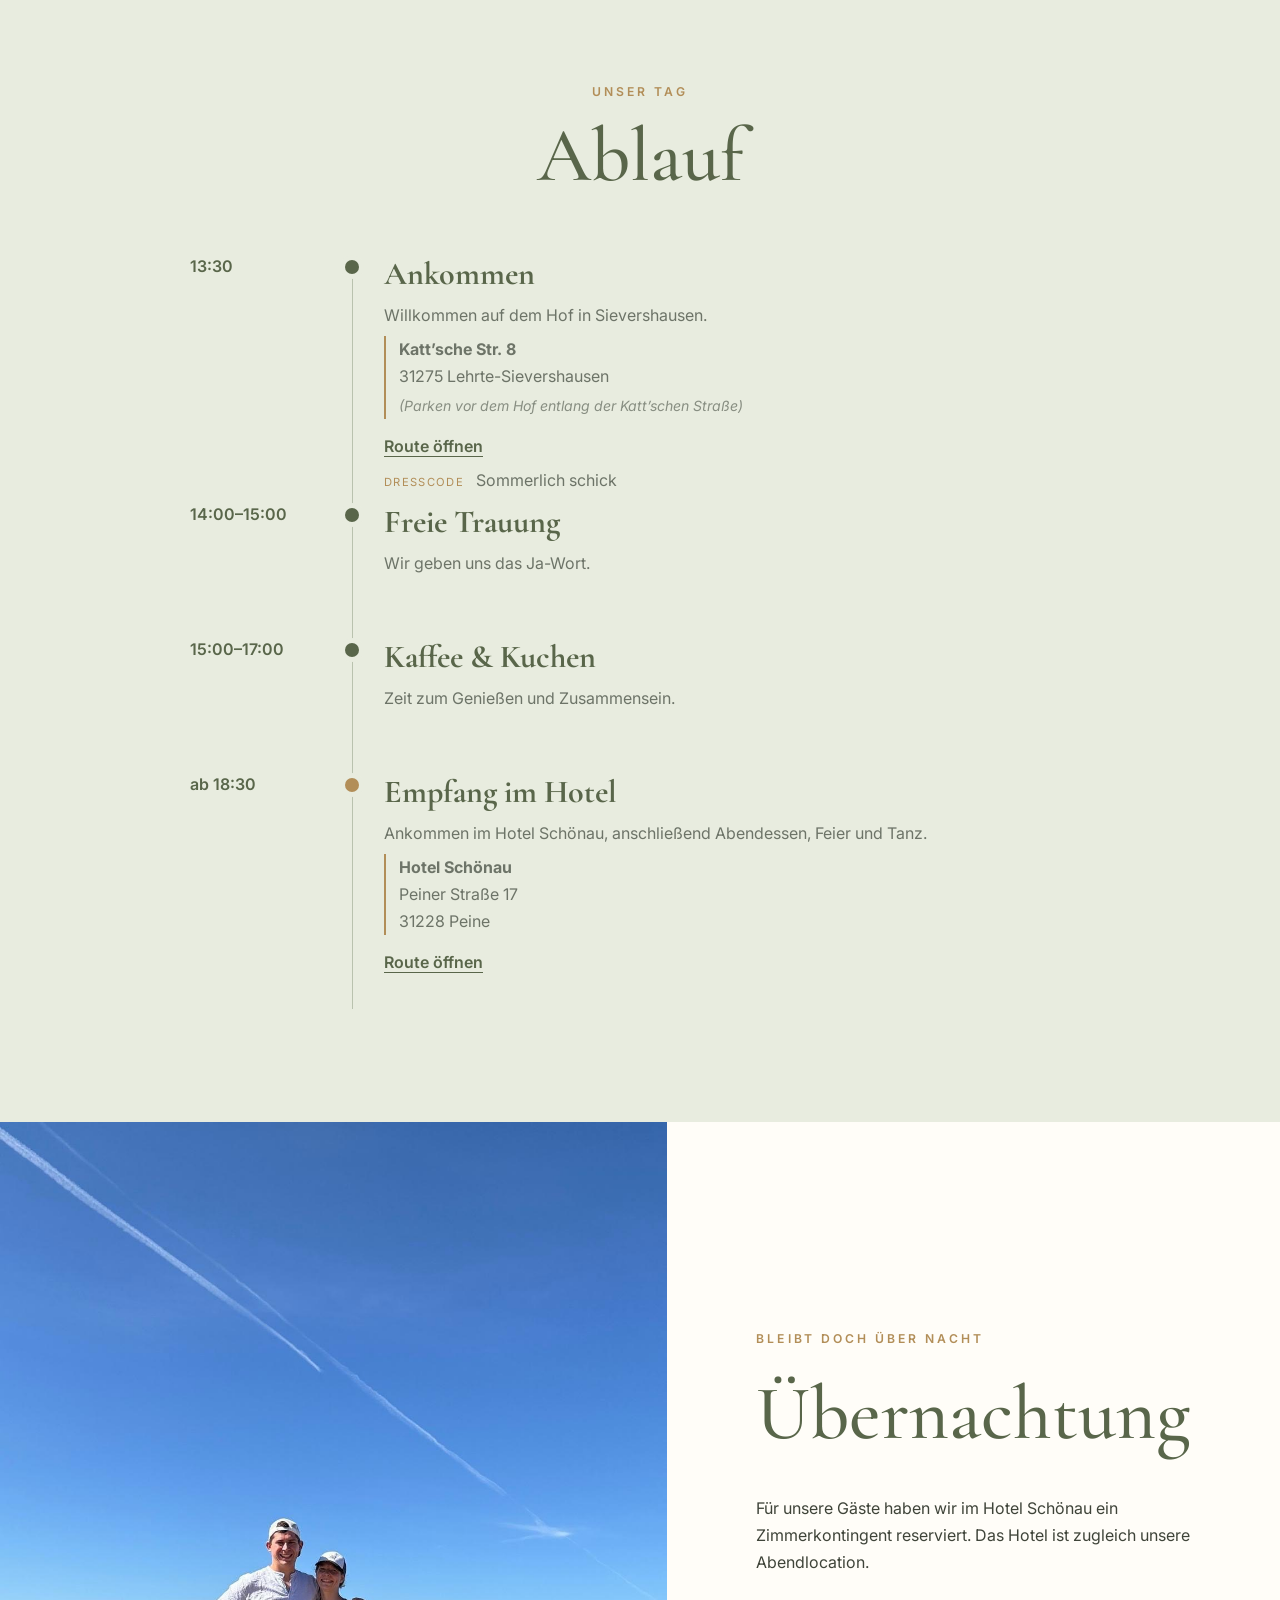
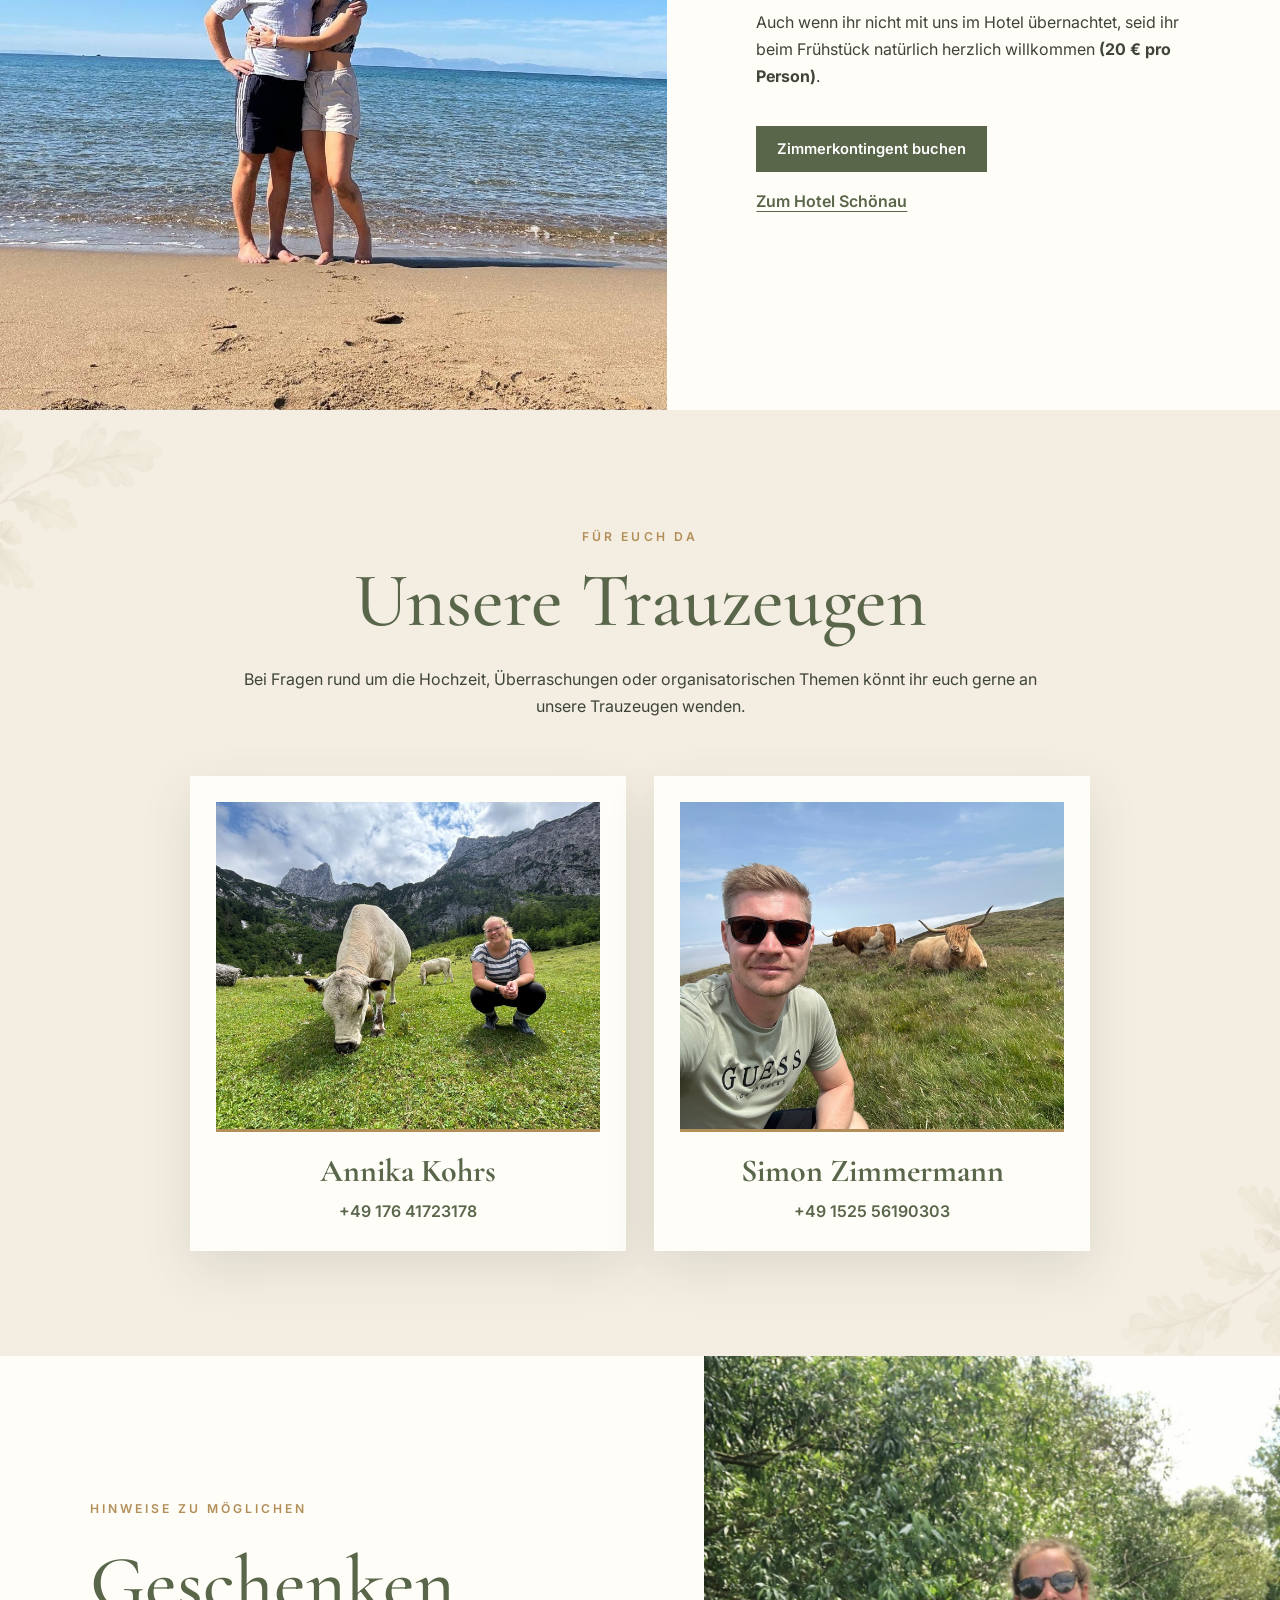
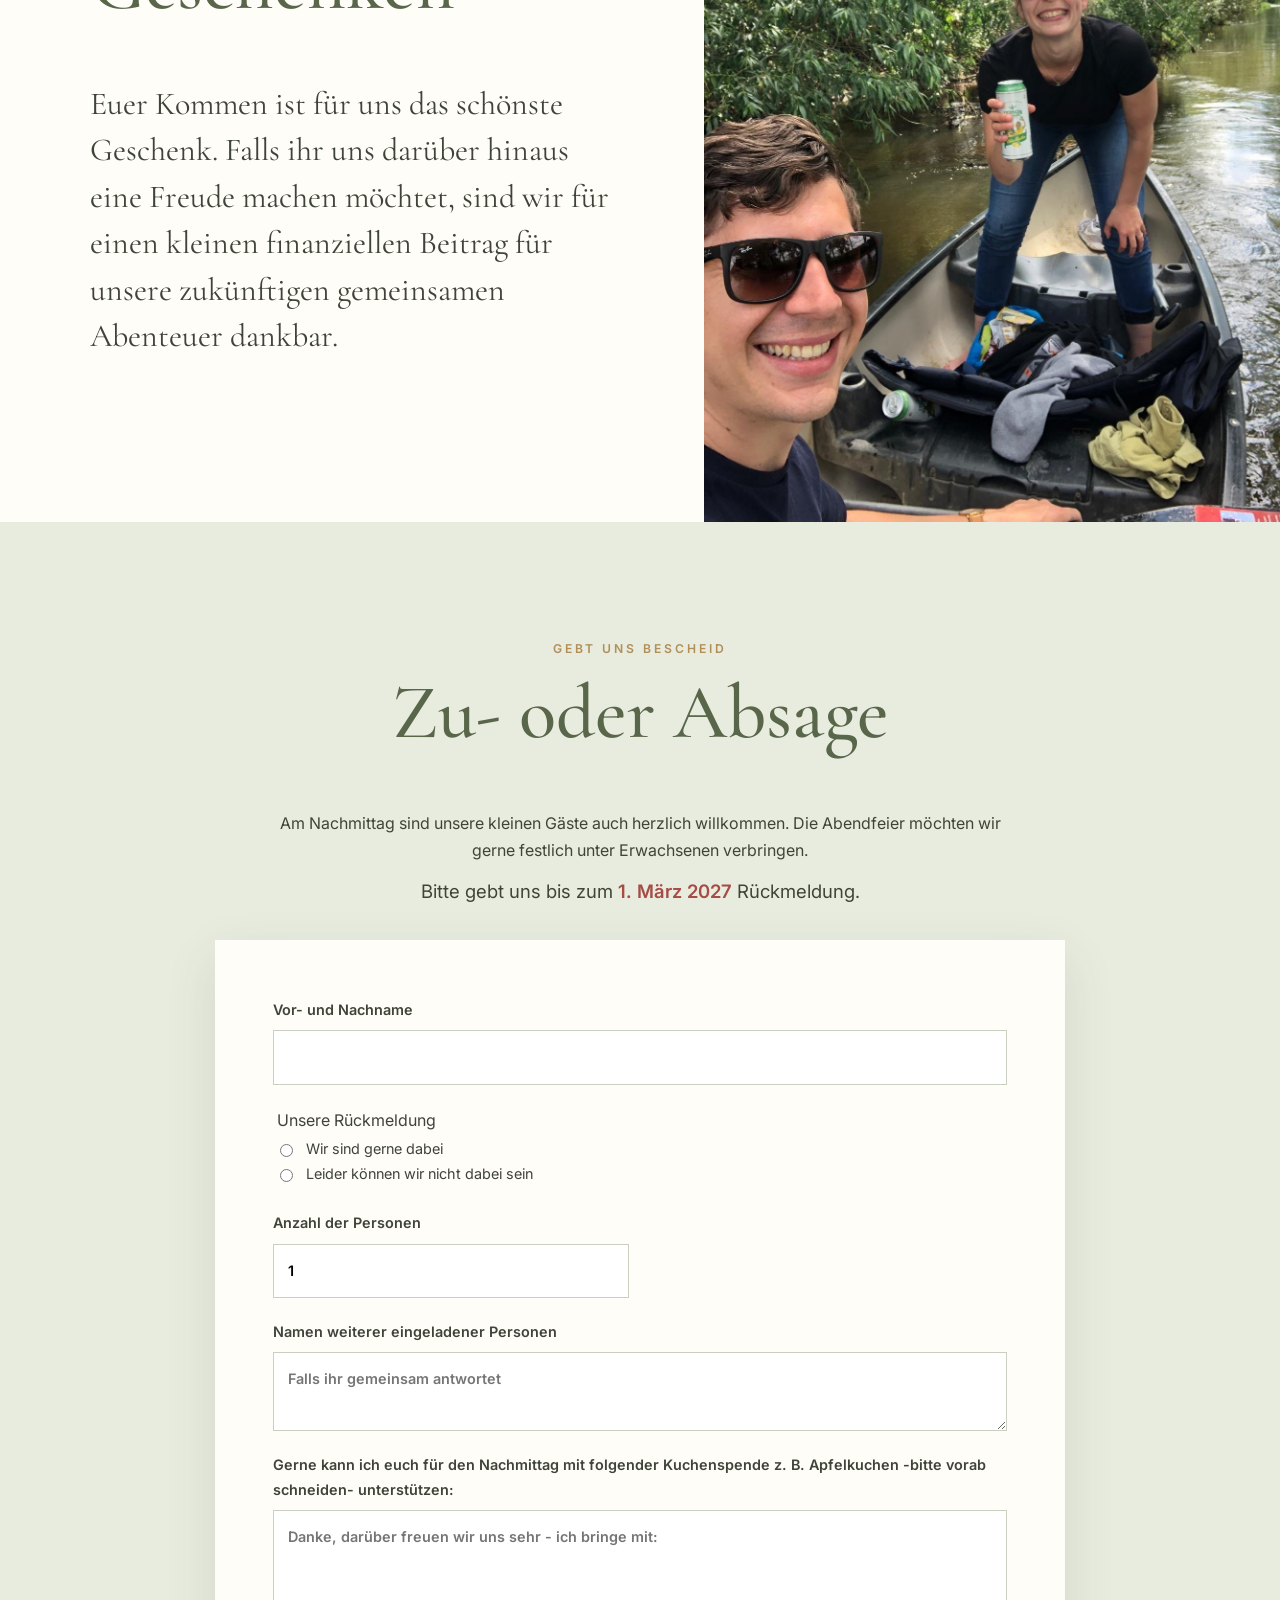
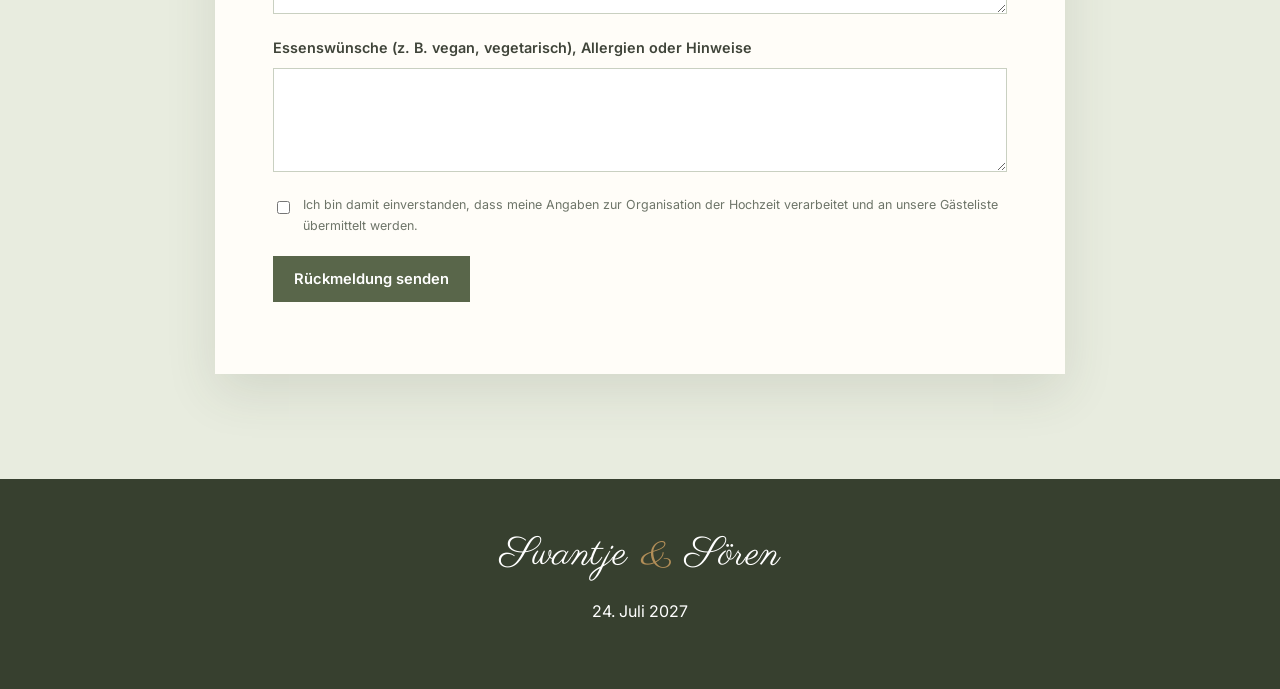
==== commit 2f1441e2: "Update index.html" ====
--- a/index.html
+++ b/index.html
@@ -10,5 +10,5 @@
 <section id="trauzeugen" class="section botanical"><div class="section-head"><p class="kicker">Für euch da</p><h2>Unsere Trauzeugen</h2><p>Bei Fragen rund um die Hochzeit, Überraschungen oder organisatorischen Themen könnt ihr euch gerne an unsere Trauzeugen wenden.</p></div><div class="witnesses"><article><img class="witness-img" src="annika-kohrs.jpg" alt="Porträt"><h3>Annika Kohrs</h3><a href="tel:+4917641723178">+49 176 41723178</a></article><article><img class="witness-img" src="simon-zimmermann.jpg" alt="Porträt"><h3>Simon Zimmermann</h3><a href="tel:+49 152 56190303">+49 1525 56190303</a></article></div></section>
 <section id="geschenke" class="gift-section"><img src="kanu.jpg" alt="Kanutour"><div><p class="kicker">Hinweise zu möglichen</p><h2>Geschenken</h2><p class="lead">Euer Kommen ist für uns das schönste Geschenk. Falls ihr uns darüber hinaus eine Freude machen möchtet, sind wir für einen kleinen finanziellen Beitrag für unsere zukünftigen gemeinsamen Abenteuer dankbar.</p></div></section>
 <section id="rsvp" class="section sage"><div class="section-head"><p class="kicker">Gebt uns Bescheid</p><h2>Zu- oder Absage</h2></div><div class="rsvp-intro"><p class="evening-only">Am Nachmittag sind unsere kleinen Gäste auch herzlich willkommen. Die Abendfeier möchten wir gerne festlich unter Erwachsenen verbringen.</p><p class="rsvp-deadline">Bitte gebt uns bis zum <strong>1. März 2027</strong> Rückmeldung.</p></div>
-<form class="rsvp-form" id="rsvpForm" action="https://script.google.com/macros/s/AKfycbxLW_MN6Am5LXkOZ7l4GAPwsV-41xGqU130eHHOGG_17EGaXu5a-XIlSlGSh2kkfXxcSQ/exec" method="POST"><input type="hidden" name="Einladungsgruppe" id="groupField" value="Nicht angegeben"><div class="form-grid"><label class="full">Vor- und Nachname<input name="Name" autocomplete="name" required></label><fieldset class="full"><legend>Unsere Rückmeldung</legend><label class="choice"><input type="radio" name="Rueckmeldung" value="Zusage" required> Wir sind gerne dabei</label><label class="choice"><input type="radio" name="Rueckmeldung" value="Absage"> Leider können wir nicht dabei sein</label></fieldset><label>Anzahl der Personen<input type="number" name="Personenzahl" min="1" max="10" value="1" required></label><label class="full">Namen weiterer eingeladener Personen<textarea name="WeiterePersonen" rows="2" placeholder="Falls ihr gemeinsam antwortet"></textarea></label><label class="full">Gerne kann ich euch für den Nachmittag mit folgender Kuchenspende z. B. Apfelkuchen -bitte vorab schneiden- unterstützen<textarea name="Kuchenspende" rows="3" placeholder="Danke, darüber freuen wir uns sehr - ich bringe mit:"></textarea></label><label class="full"><span class="evening-only">Essenswünsche (z. B. vegan, vegetarisch), </span>Allergien oder Hinweise<textarea name="Hinweise" rows="3"></textarea></label><label class="consent full"><input type="checkbox" required> Ich bin damit einverstanden, dass meine Angaben zur Organisation der Hochzeit verarbeitet und an unsere Gästeliste übermittelt werden.</label></div><button class="primary-button" id="submitButton" type="submit">Rückmeldung senden</button><p class="submit-status" id="submitStatus" role="status" aria-live="polite"></p></form></section></main>
+<form class="rsvp-form" id="rsvpForm" action="https://script.google.com/macros/s/AKfycbxLW_MN6Am5LXkOZ7l4GAPwsV-41xGqU130eHHOGG_17EGaXu5a-XIlSlGSh2kkfXxcSQ/exec" method="POST"><input type="hidden" name="Einladungsgruppe" id="groupField" value="Nicht angegeben"><div class="form-grid"><label class="full">Vor- und Nachname<input name="Name" autocomplete="name" required></label><fieldset class="full"><legend>Unsere Rückmeldung</legend><label class="choice"><input type="radio" name="Rueckmeldung" value="Zusage" required> Wir sind gerne dabei</label><label class="choice"><input type="radio" name="Rueckmeldung" value="Absage"> Leider können wir nicht dabei sein</label></fieldset><label>Anzahl der Personen<input type="number" name="Personenzahl" min="1" max="10" value="1" required></label><label class="full">Namen weiterer eingeladener Personen<textarea name="WeiterePersonen" rows="2" placeholder="Falls ihr gemeinsam antwortet"></textarea></label><label class="full">Gerne kann ich euch für den Nachmittag mit folgender Kuchenspende z. B. Apfelkuchen -bitte vorab schneiden- unterstützen: <textarea name="Kuchenspende" rows="3" placeholder="Danke, darüber freuen wir uns sehr - ich bringe mit:"></textarea></label><label class="full"><span class="evening-only">Essenswünsche (z. B. vegan, vegetarisch), </span>Allergien oder Hinweise<textarea name="Hinweise" rows="3"></textarea></label><label class="consent full"><input type="checkbox" required> Ich bin damit einverstanden, dass meine Angaben zur Organisation der Hochzeit verarbeitet und an unsere Gästeliste übermittelt werden.</label></div><button class="primary-button" id="submitButton" type="submit">Rückmeldung senden</button><p class="submit-status" id="submitStatus" role="status" aria-live="polite"></p></form></section></main>
 <footer><div class="footer-mark">Swantje <i>&amp;</i> Sören</div><p>24. Juli 2027</p></footer><script src="app.js"></script></body></html>
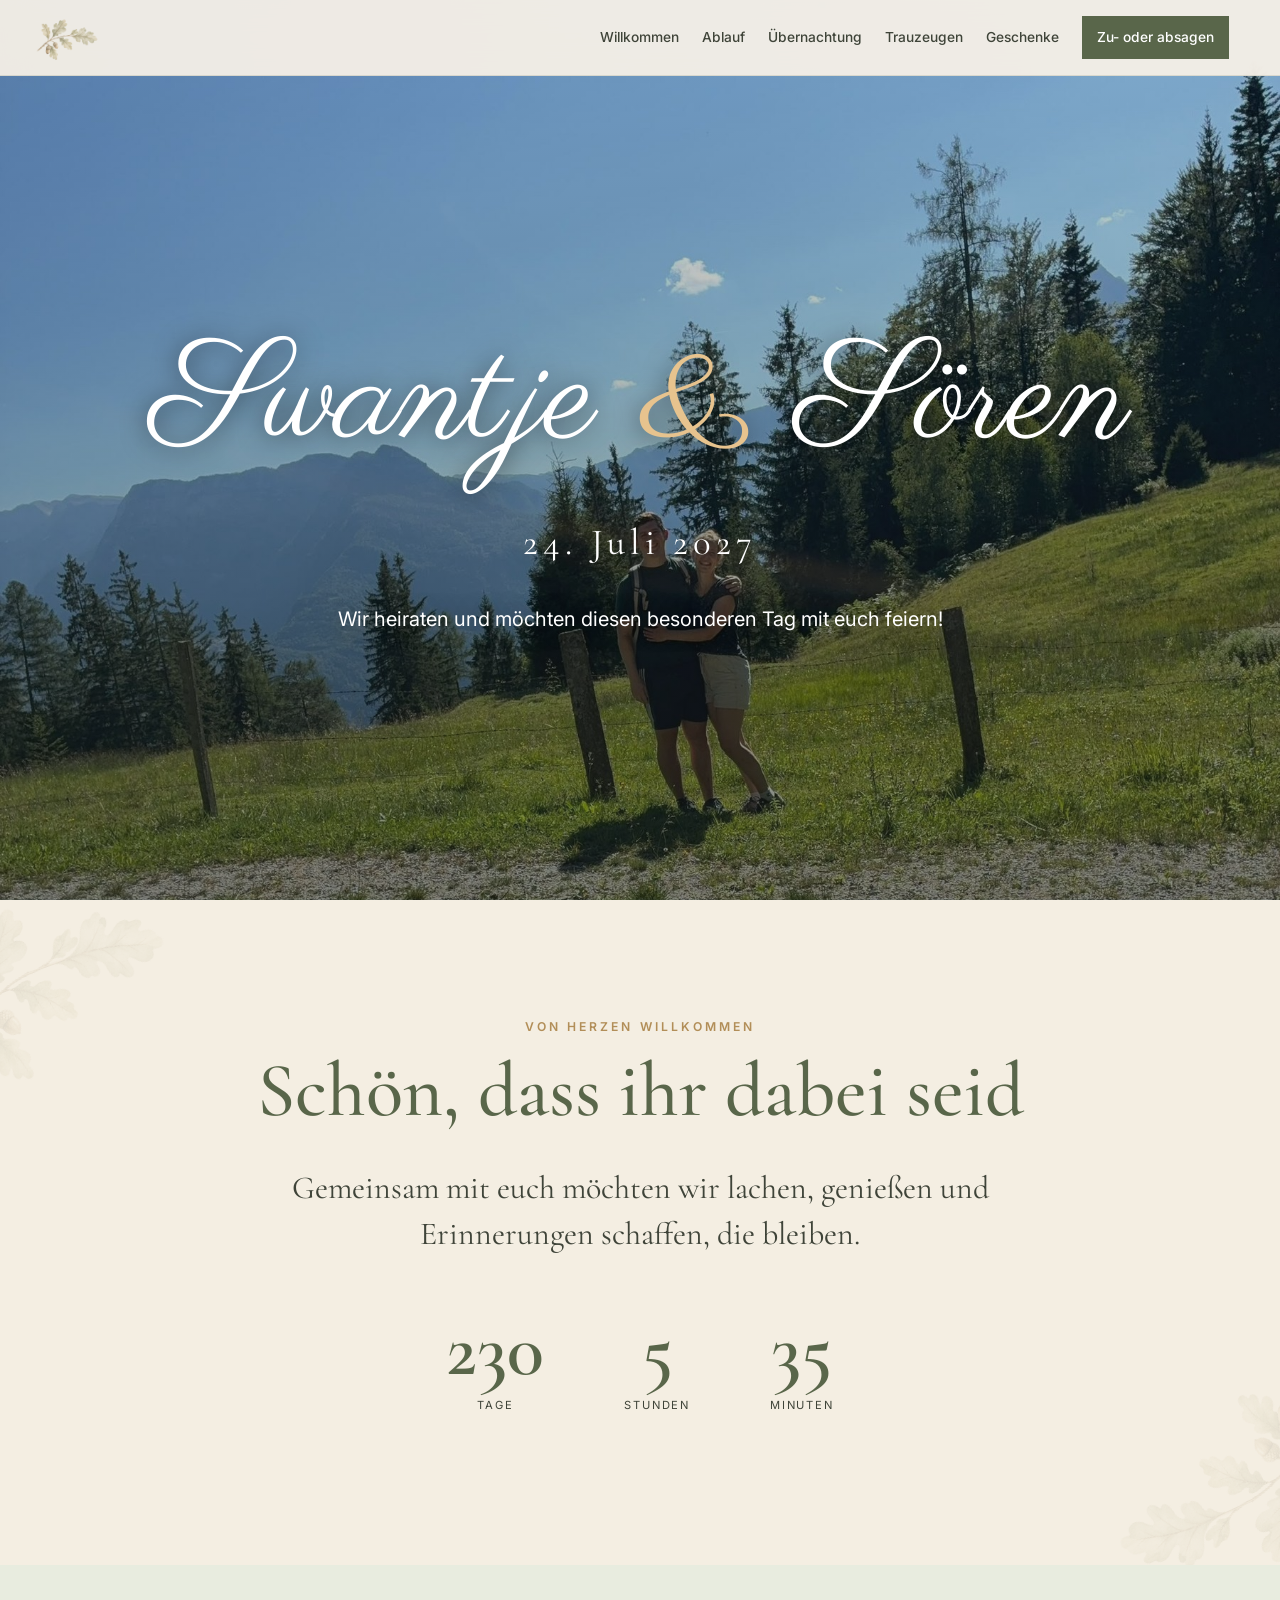
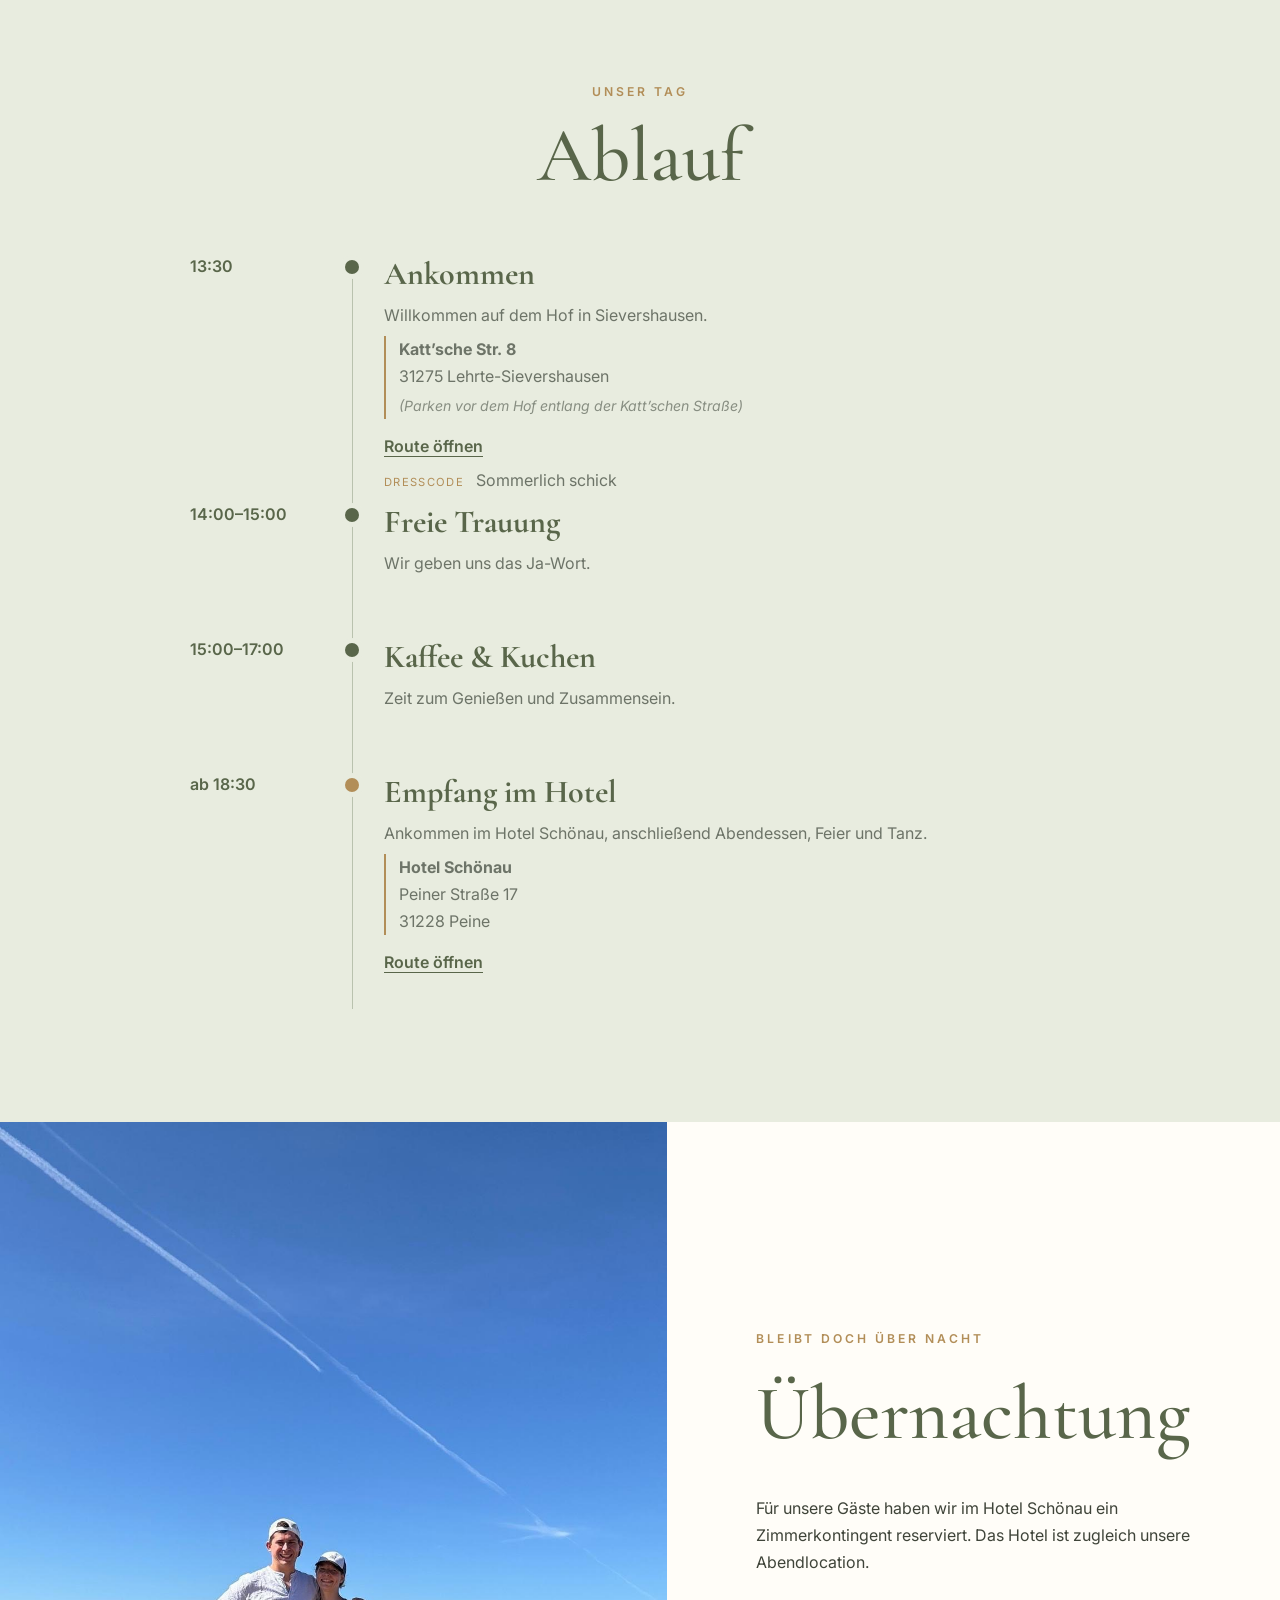
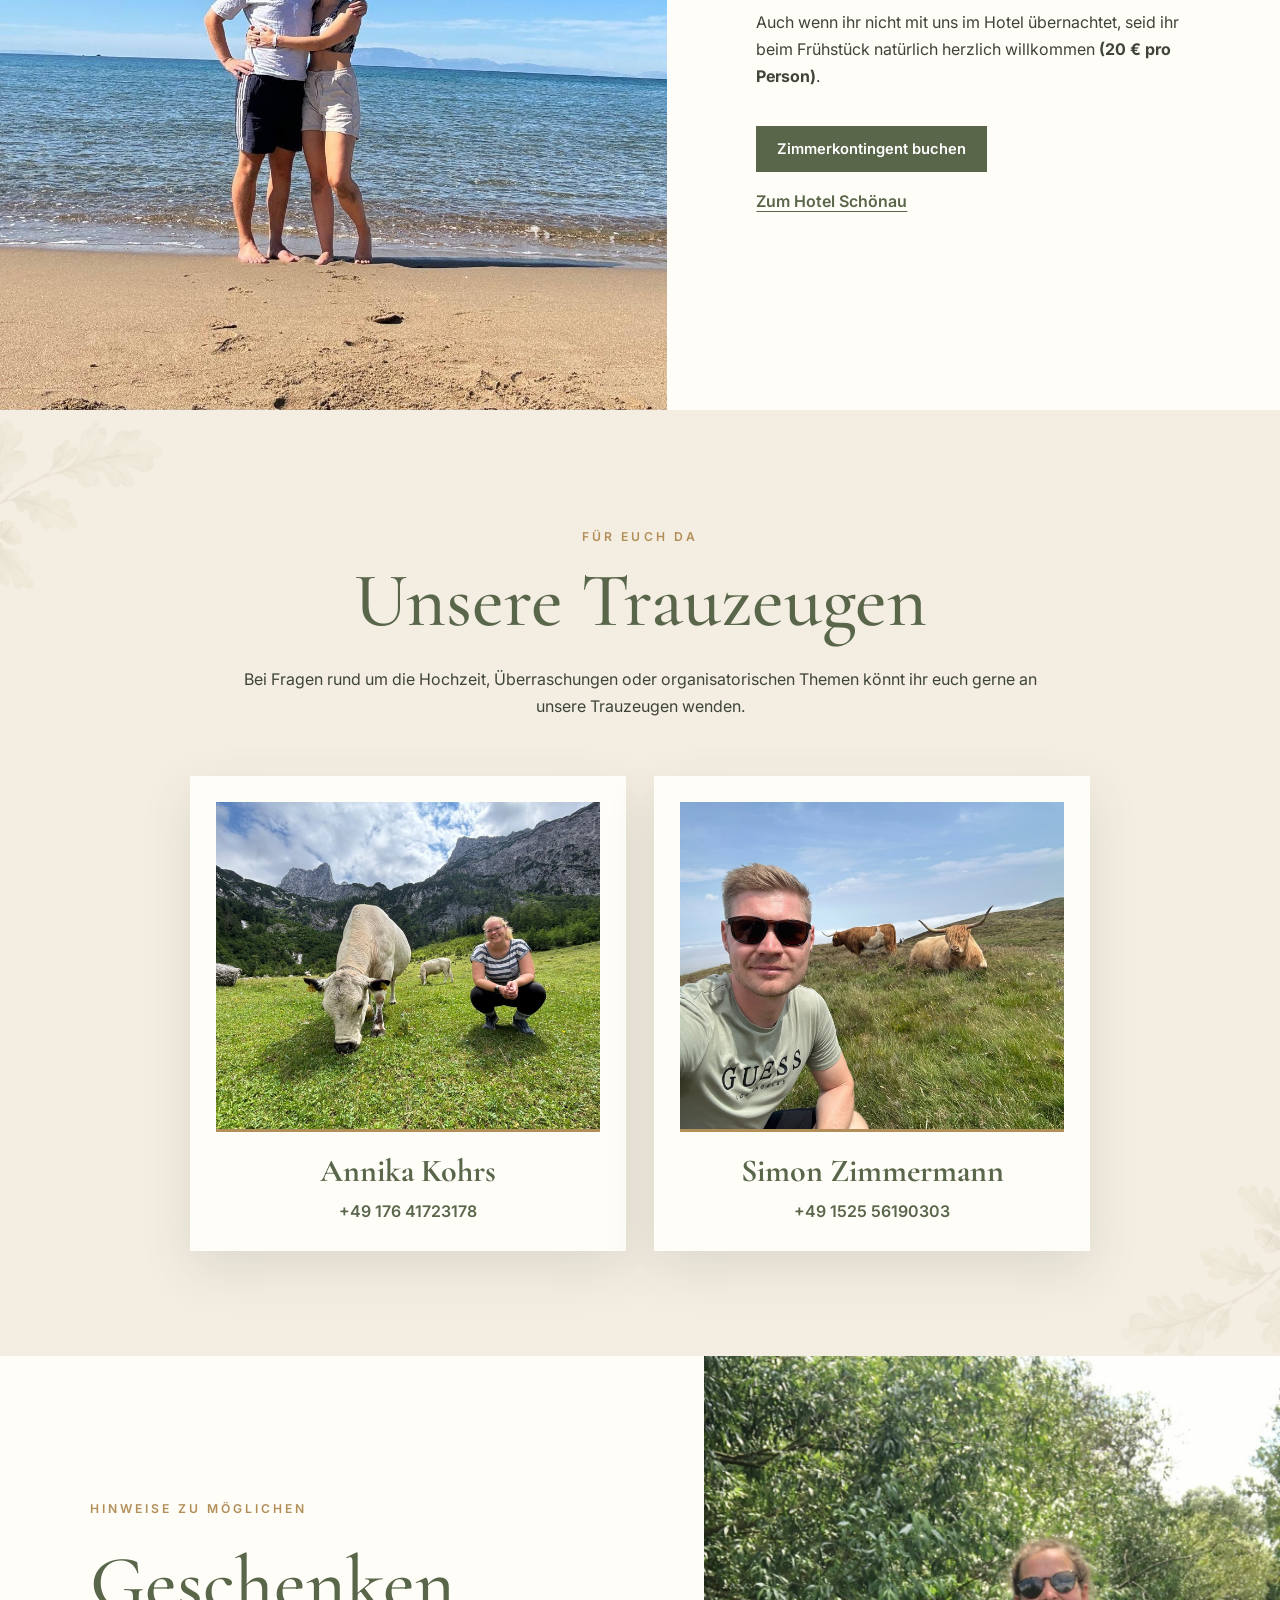
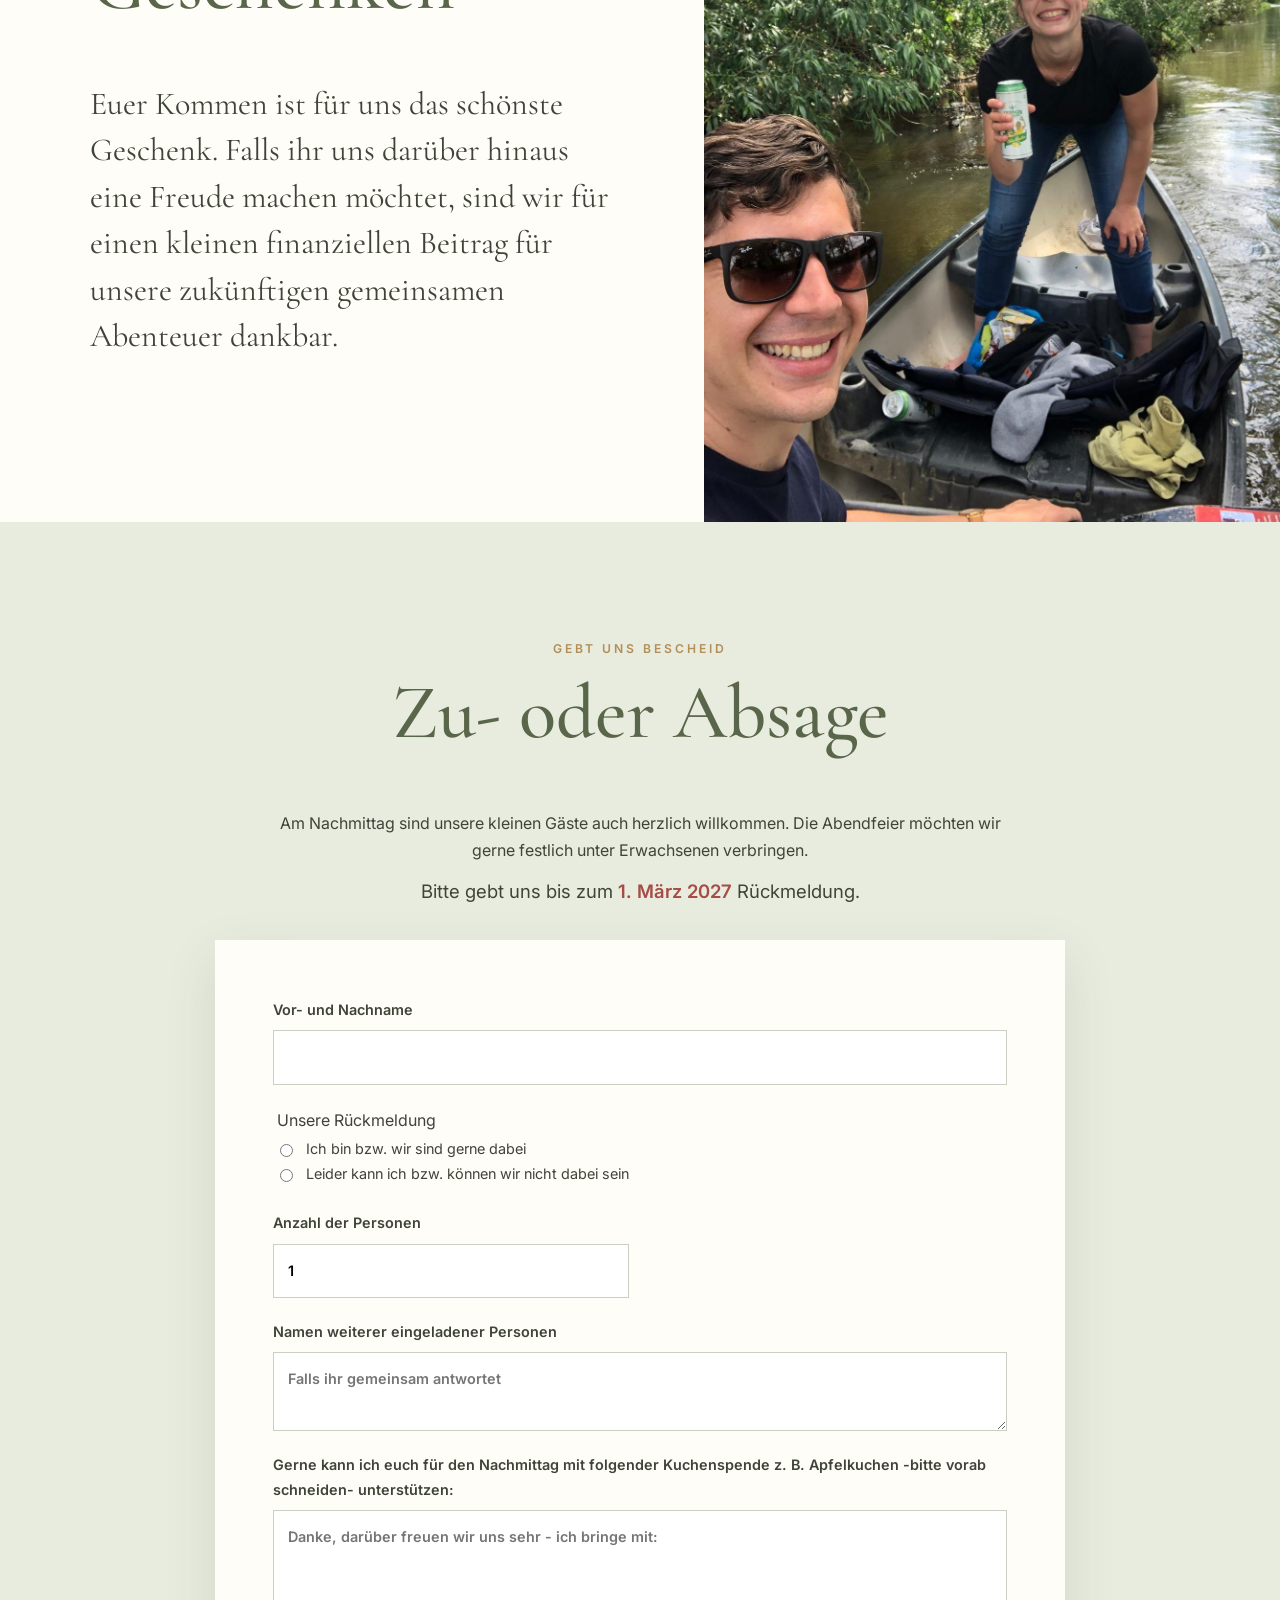
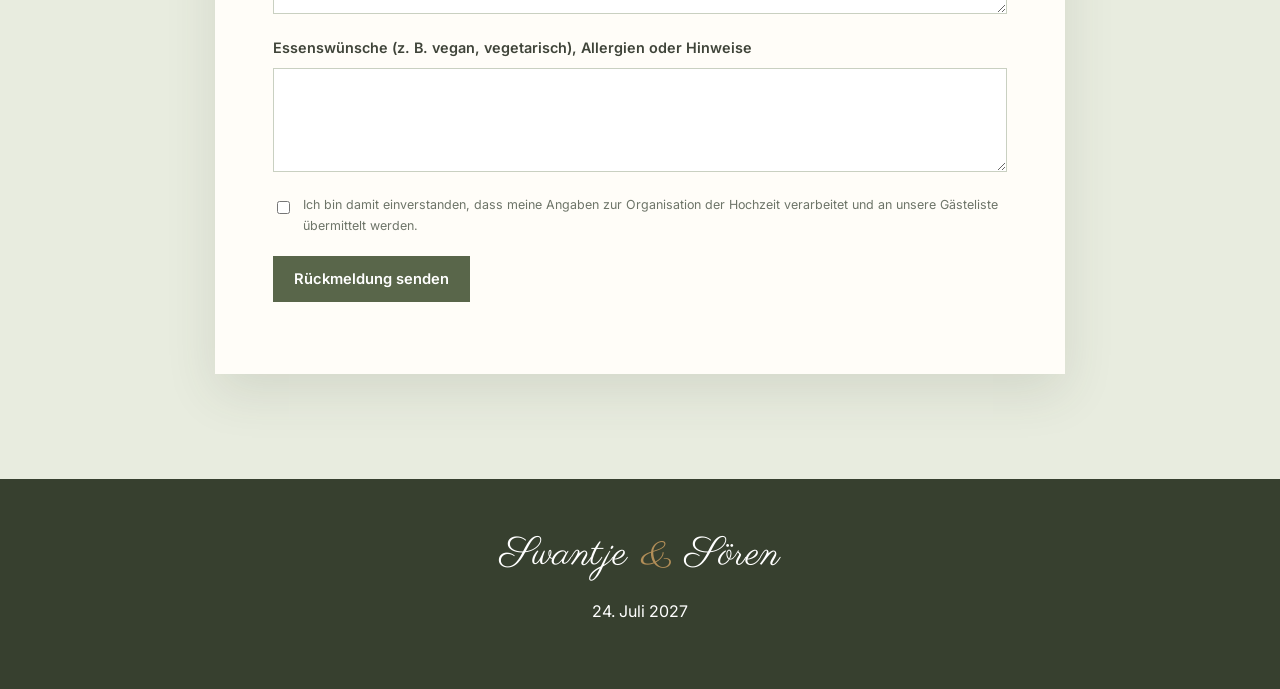
==== commit 04bedc3c: "Update index.html" ====
--- a/index.html
+++ b/index.html
@@ -10,5 +10,5 @@
 <section id="trauzeugen" class="section botanical"><div class="section-head"><p class="kicker">Für euch da</p><h2>Unsere Trauzeugen</h2><p>Bei Fragen rund um die Hochzeit, Überraschungen oder organisatorischen Themen könnt ihr euch gerne an unsere Trauzeugen wenden.</p></div><div class="witnesses"><article><img class="witness-img" src="annika-kohrs.jpg" alt="Porträt"><h3>Annika Kohrs</h3><a href="tel:+4917641723178">+49 176 41723178</a></article><article><img class="witness-img" src="simon-zimmermann.jpg" alt="Porträt"><h3>Simon Zimmermann</h3><a href="tel:+49 152 56190303">+49 1525 56190303</a></article></div></section>
 <section id="geschenke" class="gift-section"><img src="kanu.jpg" alt="Kanutour"><div><p class="kicker">Hinweise zu möglichen</p><h2>Geschenken</h2><p class="lead">Euer Kommen ist für uns das schönste Geschenk. Falls ihr uns darüber hinaus eine Freude machen möchtet, sind wir für einen kleinen finanziellen Beitrag für unsere zukünftigen gemeinsamen Abenteuer dankbar.</p></div></section>
 <section id="rsvp" class="section sage"><div class="section-head"><p class="kicker">Gebt uns Bescheid</p><h2>Zu- oder Absage</h2></div><div class="rsvp-intro"><p class="evening-only">Am Nachmittag sind unsere kleinen Gäste auch herzlich willkommen. Die Abendfeier möchten wir gerne festlich unter Erwachsenen verbringen.</p><p class="rsvp-deadline">Bitte gebt uns bis zum <strong>1. März 2027</strong> Rückmeldung.</p></div>
-<form class="rsvp-form" id="rsvpForm" action="https://script.google.com/macros/s/AKfycbxLW_MN6Am5LXkOZ7l4GAPwsV-41xGqU130eHHOGG_17EGaXu5a-XIlSlGSh2kkfXxcSQ/exec" method="POST"><input type="hidden" name="Einladungsgruppe" id="groupField" value="Nicht angegeben"><div class="form-grid"><label class="full">Vor- und Nachname<input name="Name" autocomplete="name" required></label><fieldset class="full"><legend>Unsere Rückmeldung</legend><label class="choice"><input type="radio" name="Rueckmeldung" value="Zusage" required> Wir sind gerne dabei</label><label class="choice"><input type="radio" name="Rueckmeldung" value="Absage"> Leider können wir nicht dabei sein</label></fieldset><label>Anzahl der Personen<input type="number" name="Personenzahl" min="1" max="10" value="1" required></label><label class="full">Namen weiterer eingeladener Personen<textarea name="WeiterePersonen" rows="2" placeholder="Falls ihr gemeinsam antwortet"></textarea></label><label class="full">Gerne kann ich euch für den Nachmittag mit folgender Kuchenspende z. B. Apfelkuchen -bitte vorab schneiden- unterstützen: <textarea name="Kuchenspende" rows="3" placeholder="Danke, darüber freuen wir uns sehr - ich bringe mit:"></textarea></label><label class="full"><span class="evening-only">Essenswünsche (z. B. vegan, vegetarisch), </span>Allergien oder Hinweise<textarea name="Hinweise" rows="3"></textarea></label><label class="consent full"><input type="checkbox" required> Ich bin damit einverstanden, dass meine Angaben zur Organisation der Hochzeit verarbeitet und an unsere Gästeliste übermittelt werden.</label></div><button class="primary-button" id="submitButton" type="submit">Rückmeldung senden</button><p class="submit-status" id="submitStatus" role="status" aria-live="polite"></p></form></section></main>
+<form class="rsvp-form" id="rsvpForm" action="https://script.google.com/macros/s/AKfycbxLW_MN6Am5LXkOZ7l4GAPwsV-41xGqU130eHHOGG_17EGaXu5a-XIlSlGSh2kkfXxcSQ/exec" method="POST"><input type="hidden" name="Einladungsgruppe" id="groupField" value="Nicht angegeben"><div class="form-grid"><label class="full">Vor- und Nachname<input name="Name" autocomplete="name" required></label><fieldset class="full"><legend>Unsere Rückmeldung</legend><label class="choice"><input type="radio" name="Rueckmeldung" value="Zusage" required> Ich bin bzw. wir sind gerne dabei</label><label class="choice"><input type="radio" name="Rueckmeldung" value="Absage"> Leider kann ich bzw. können wir nicht dabei sein</label></fieldset><label>Anzahl der Personen<input type="number" name="Personenzahl" min="1" max="10" value="1" required></label><label class="full">Namen weiterer eingeladener Personen<textarea name="WeiterePersonen" rows="2" placeholder="Falls ihr gemeinsam antwortet"></textarea></label><label class="full">Gerne kann ich euch für den Nachmittag mit folgender Kuchenspende z. B. Apfelkuchen -bitte vorab schneiden- unterstützen: <textarea name="Kuchenspende" rows="3" placeholder="Danke, darüber freuen wir uns sehr - ich bringe mit:"></textarea></label><label class="full"><span class="evening-only">Essenswünsche (z. B. vegan, vegetarisch), </span>Allergien oder Hinweise<textarea name="Hinweise" rows="3"></textarea></label><label class="consent full"><input type="checkbox" required> Ich bin damit einverstanden, dass meine Angaben zur Organisation der Hochzeit verarbeitet und an unsere Gästeliste übermittelt werden.</label></div><button class="primary-button" id="submitButton" type="submit">Rückmeldung senden</button><p class="submit-status" id="submitStatus" role="status" aria-live="polite"></p></form></section></main>
 <footer><div class="footer-mark">Swantje <i>&amp;</i> Sören</div><p>24. Juli 2027</p></footer><script src="app.js"></script></body></html>
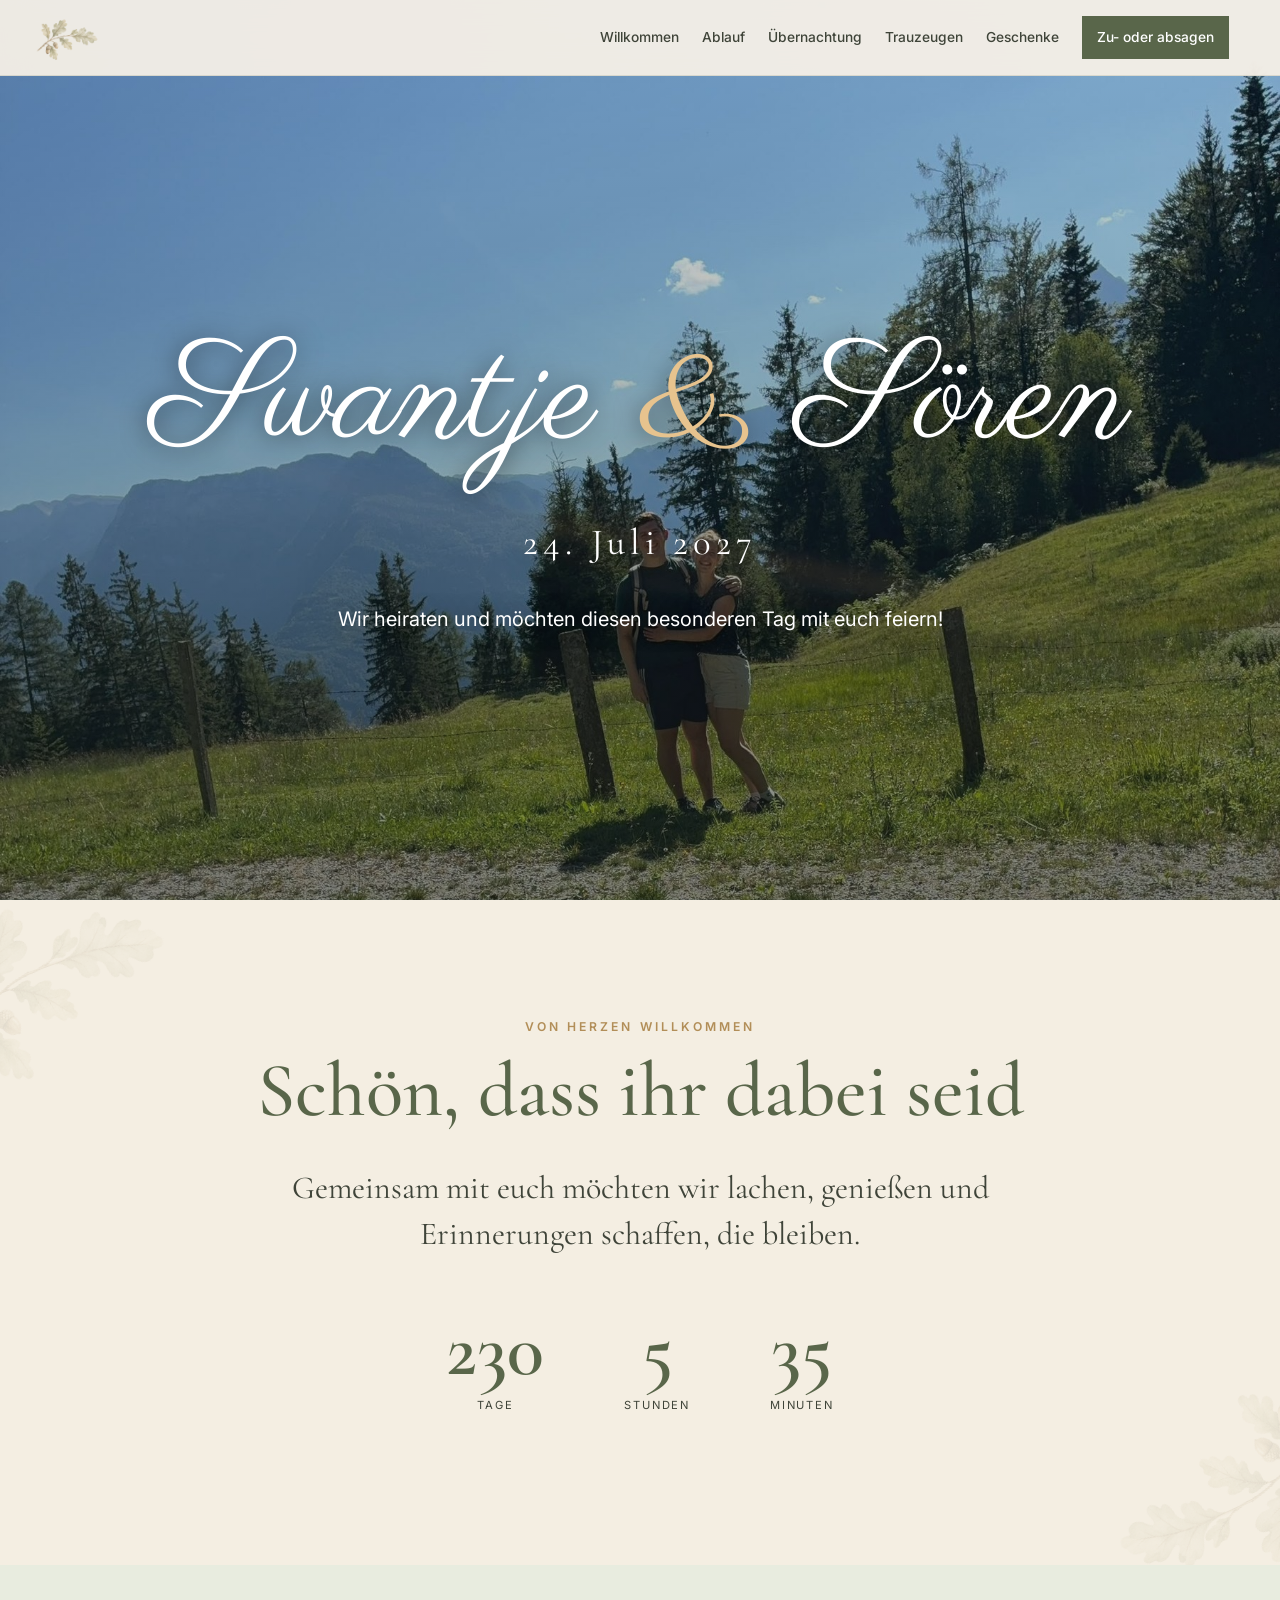
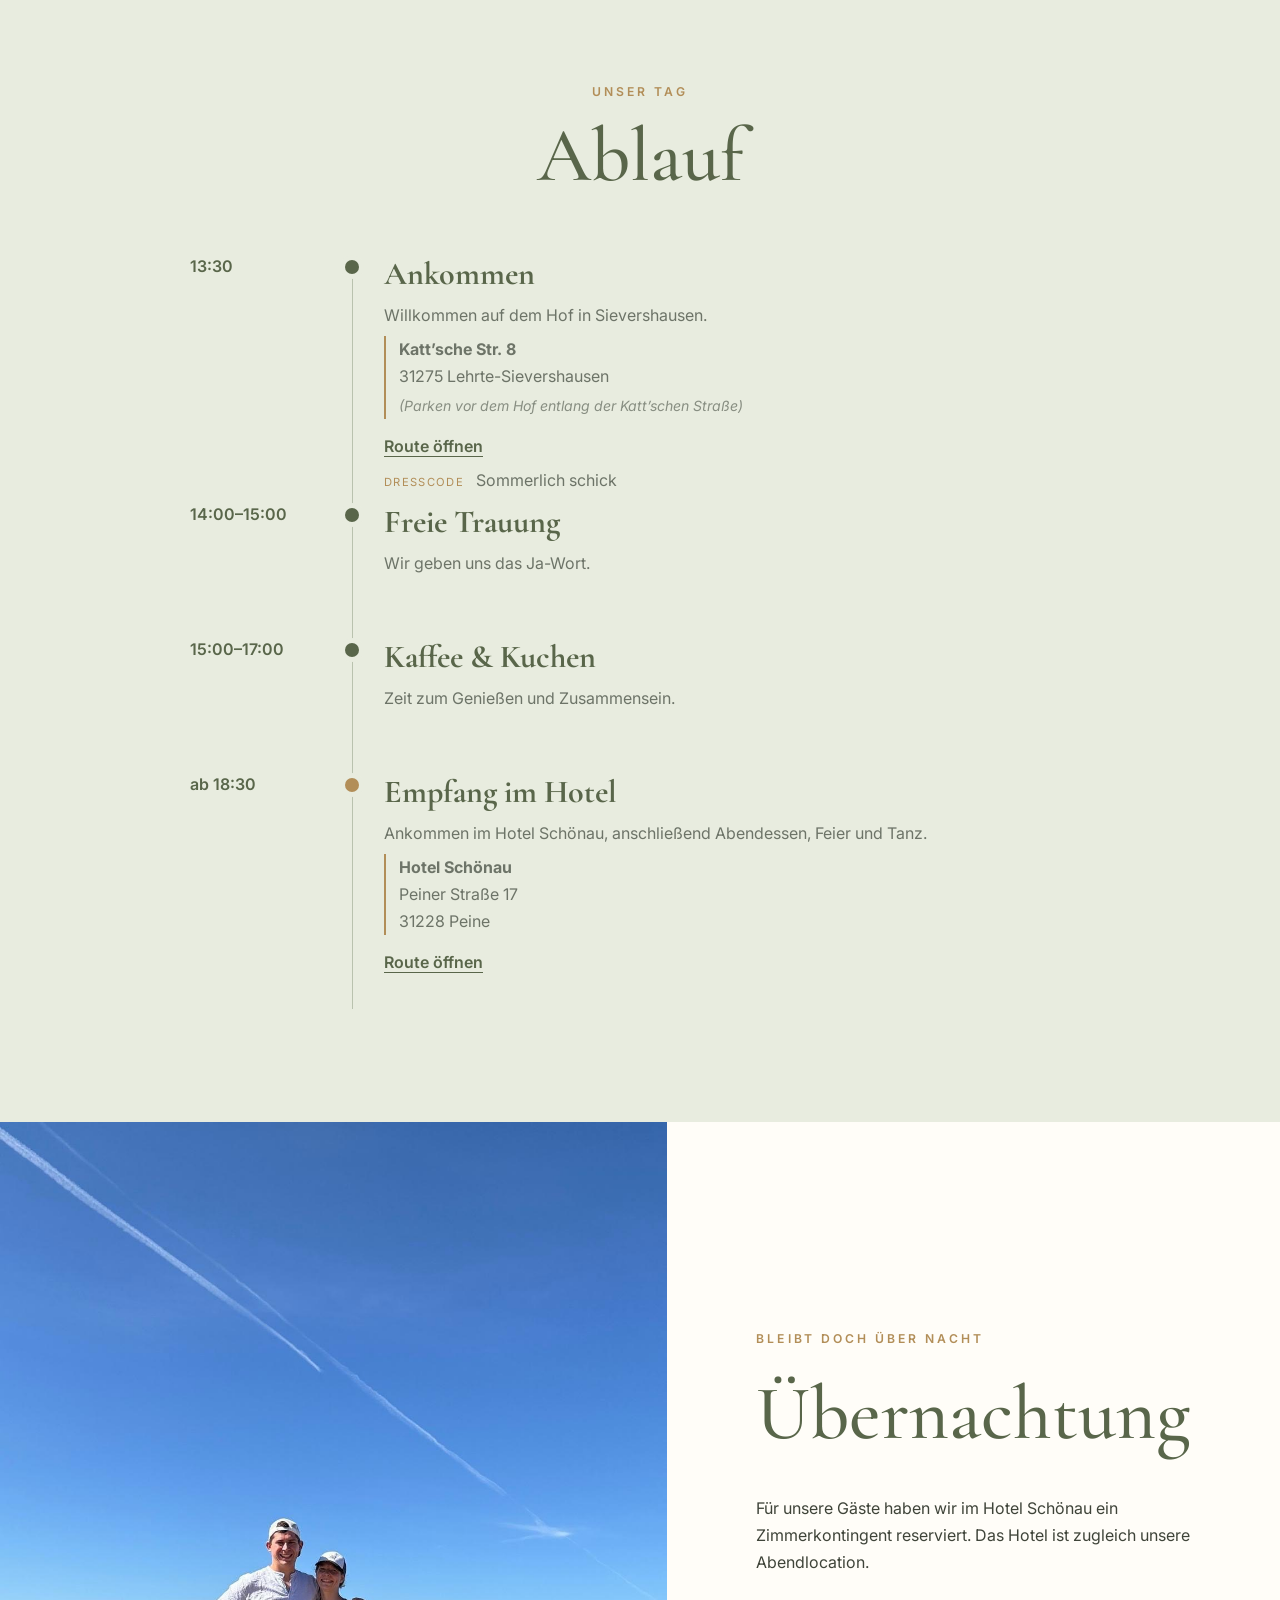
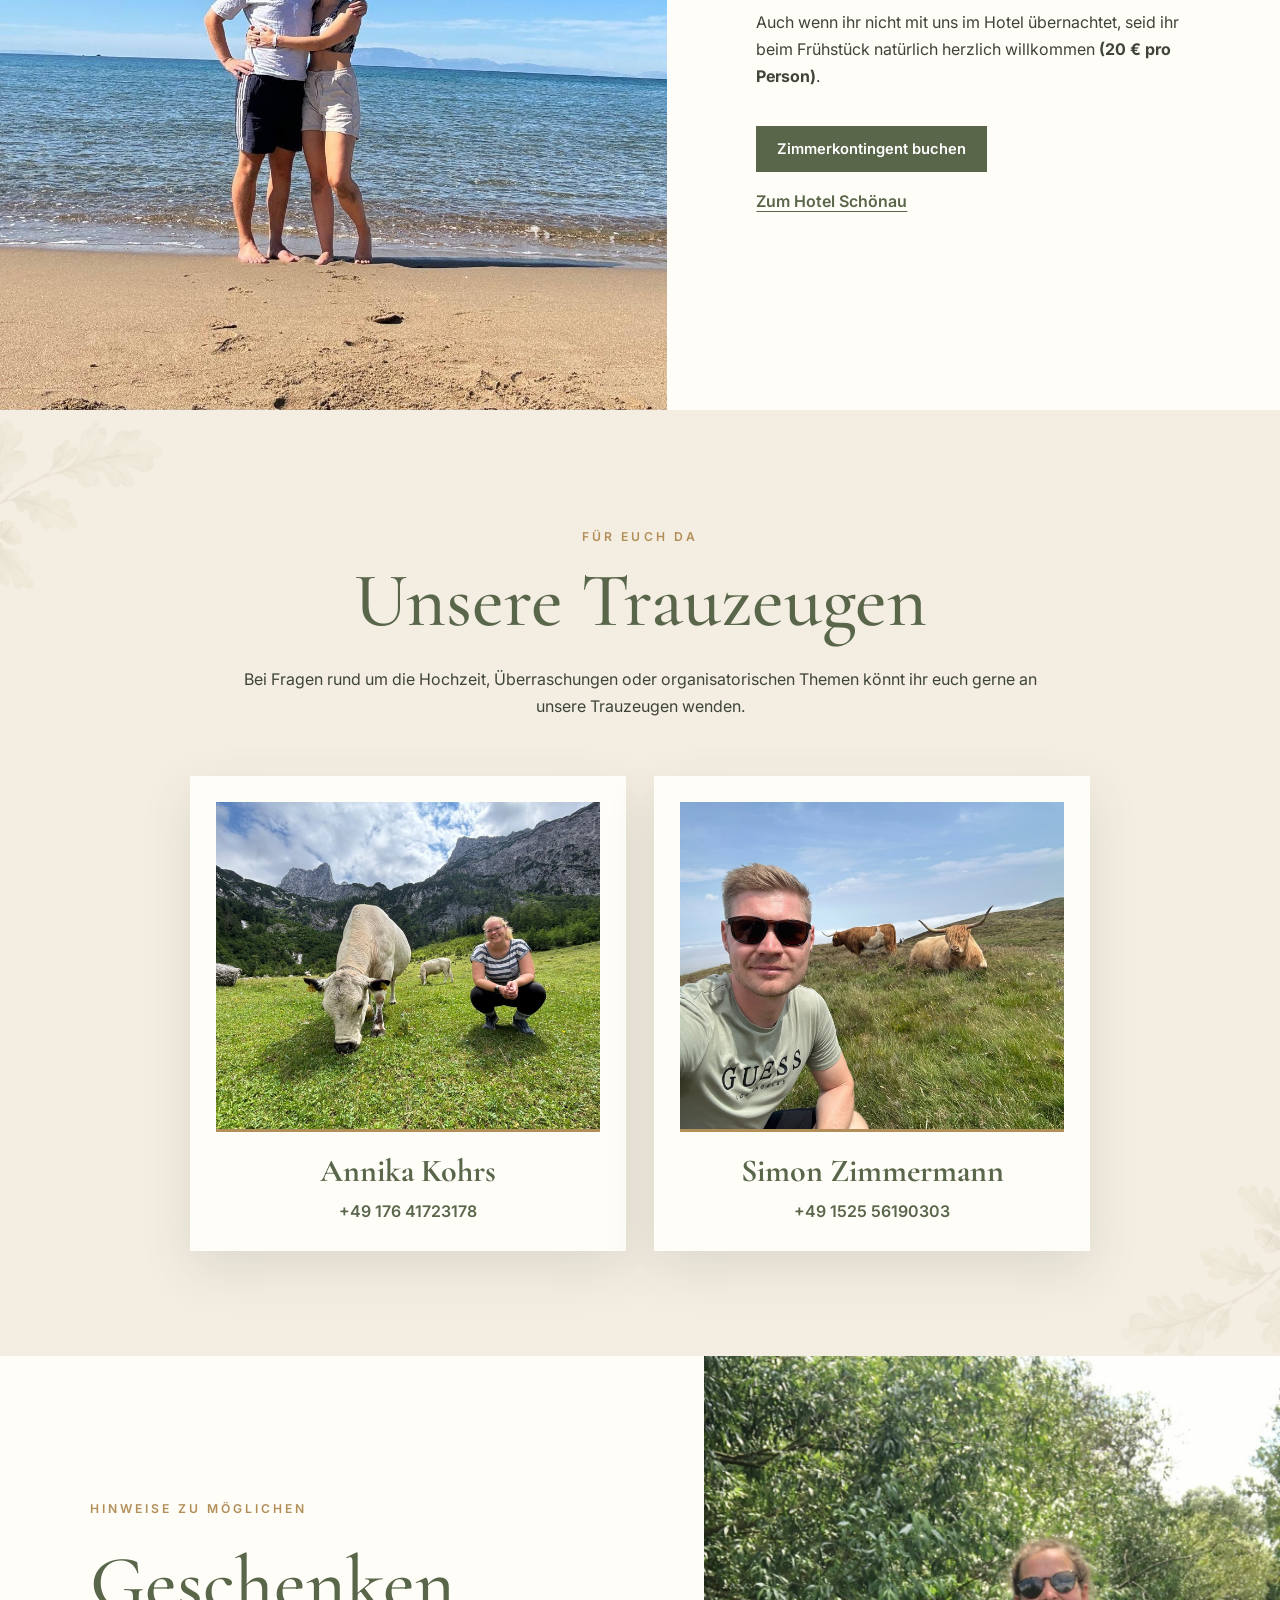
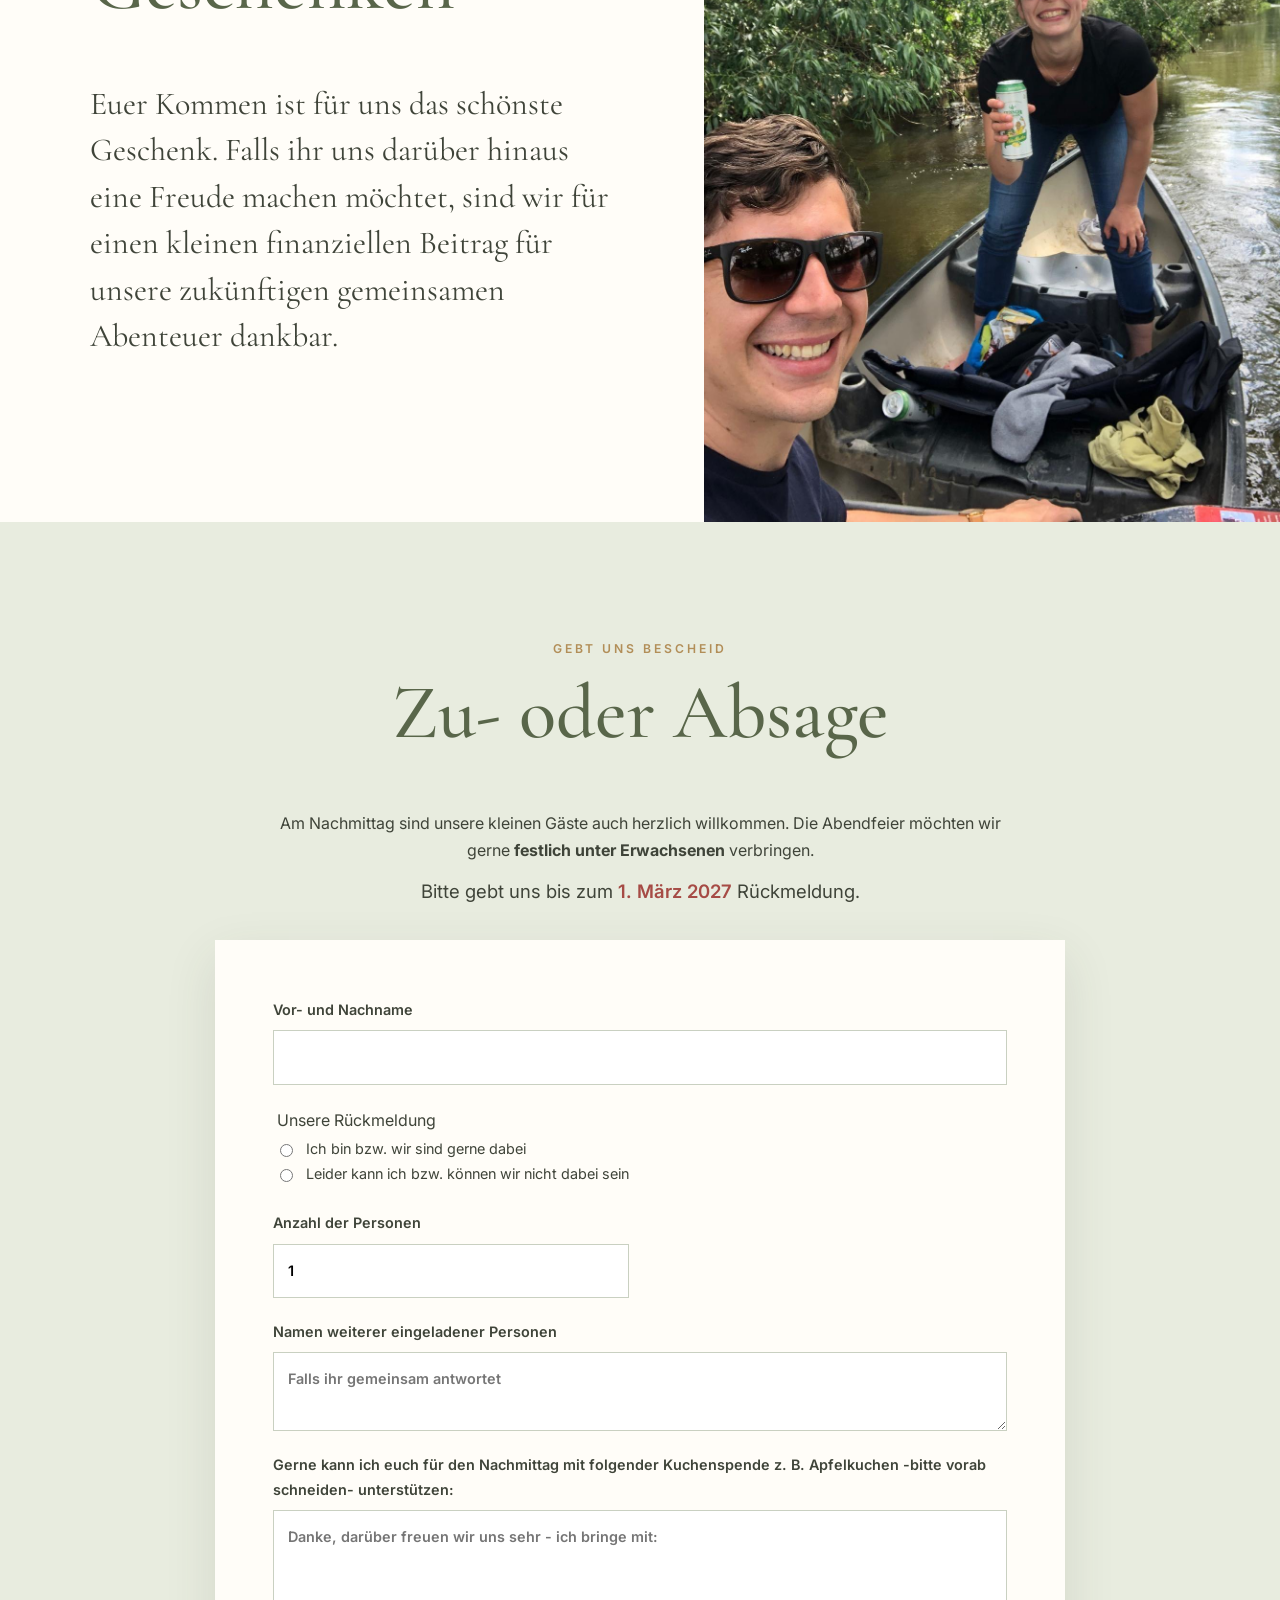
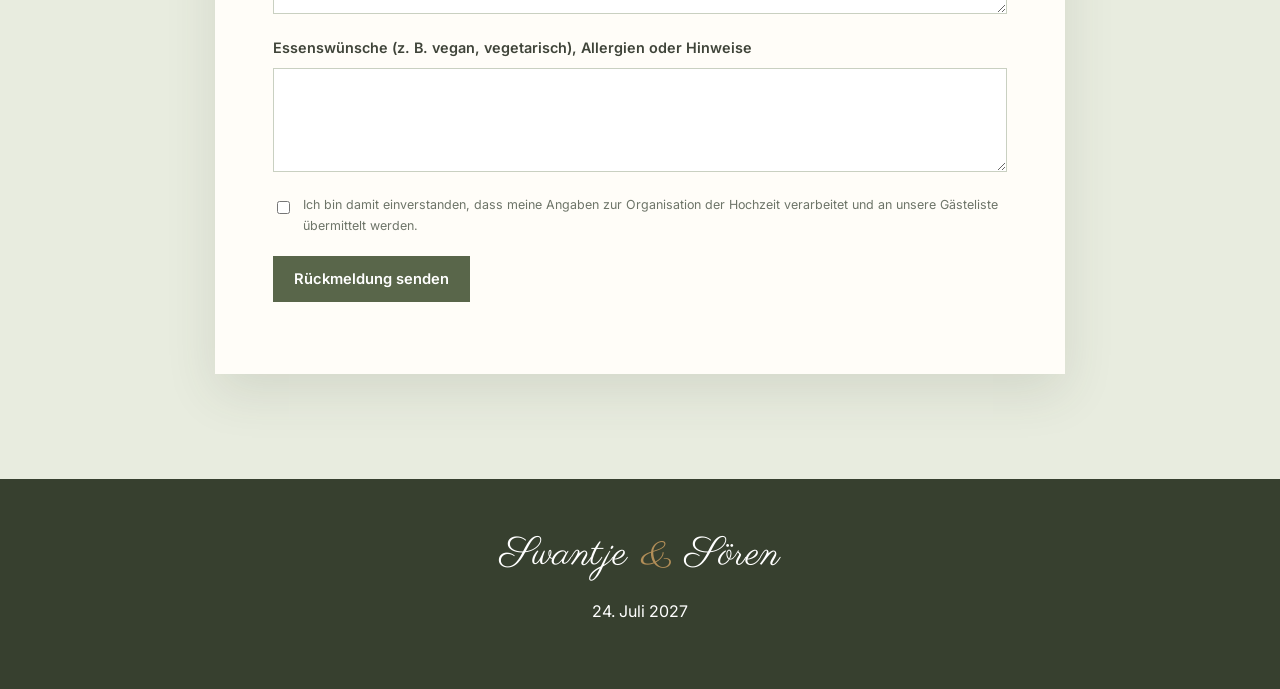
==== commit 5178505d: "Update index.html" ====
--- a/index.html
+++ b/index.html
@@ -9,6 +9,6 @@
 <section id="uebernachtung" class="photo-split evening-only"><img src="strand.jpg" alt="Strand"><div class="photo-copy"><p class="kicker">Bleibt doch über Nacht</p><h2>Übernachtung</h2><p>Für unsere Gäste haben wir im Hotel Schönau ein Zimmerkontingent reserviert. Das Hotel ist zugleich unsere Abendlocation.</p><p>Auch wenn ihr nicht mit uns im Hotel übernachtet, seid ihr beim Frühstück natürlich herzlich willkommen <strong>(20 € pro Person)</strong>.</p><a class="primary-button" target="_blank" rel="noopener" href="https://book-qres.qr-hotels.com/?adult=1&arrive=2027-07-24&chain=19763&child=0&currency=EUR&depart=2027-07-25&group=Hochzeit%20Glimmann&hotel=45893&level=hotel&locale=de-DE&productcurrency=EUR&rooms=1">Zimmerkontingent buchen</a><a class="secondary-link" target="_blank" rel="noopener" href="https://www.hotel-schoenau.de">Zum Hotel Schönau</a></div></section>
 <section id="trauzeugen" class="section botanical"><div class="section-head"><p class="kicker">Für euch da</p><h2>Unsere Trauzeugen</h2><p>Bei Fragen rund um die Hochzeit, Überraschungen oder organisatorischen Themen könnt ihr euch gerne an unsere Trauzeugen wenden.</p></div><div class="witnesses"><article><img class="witness-img" src="annika-kohrs.jpg" alt="Porträt"><h3>Annika Kohrs</h3><a href="tel:+4917641723178">+49 176 41723178</a></article><article><img class="witness-img" src="simon-zimmermann.jpg" alt="Porträt"><h3>Simon Zimmermann</h3><a href="tel:+49 152 56190303">+49 1525 56190303</a></article></div></section>
 <section id="geschenke" class="gift-section"><img src="kanu.jpg" alt="Kanutour"><div><p class="kicker">Hinweise zu möglichen</p><h2>Geschenken</h2><p class="lead">Euer Kommen ist für uns das schönste Geschenk. Falls ihr uns darüber hinaus eine Freude machen möchtet, sind wir für einen kleinen finanziellen Beitrag für unsere zukünftigen gemeinsamen Abenteuer dankbar.</p></div></section>
-<section id="rsvp" class="section sage"><div class="section-head"><p class="kicker">Gebt uns Bescheid</p><h2>Zu- oder Absage</h2></div><div class="rsvp-intro"><p class="evening-only">Am Nachmittag sind unsere kleinen Gäste auch herzlich willkommen. Die Abendfeier möchten wir gerne festlich unter Erwachsenen verbringen.</p><p class="rsvp-deadline">Bitte gebt uns bis zum <strong>1. März 2027</strong> Rückmeldung.</p></div>
+<section id="rsvp" class="section sage"><div class="section-head"><p class="kicker">Gebt uns Bescheid</p><h2>Zu- oder Absage</h2></div><div class="rsvp-intro"><p class="evening-only">Am Nachmittag sind unsere kleinen Gäste auch herzlich willkommen. Die Abendfeier möchten wir gerne <strong>festlich unter Erwachsenen</strong> verbringen.</p><p class="rsvp-deadline">Bitte gebt uns bis zum <strong>1. März 2027</strong> Rückmeldung.</p></div>
 <form class="rsvp-form" id="rsvpForm" action="https://script.google.com/macros/s/AKfycbxLW_MN6Am5LXkOZ7l4GAPwsV-41xGqU130eHHOGG_17EGaXu5a-XIlSlGSh2kkfXxcSQ/exec" method="POST"><input type="hidden" name="Einladungsgruppe" id="groupField" value="Nicht angegeben"><div class="form-grid"><label class="full">Vor- und Nachname<input name="Name" autocomplete="name" required></label><fieldset class="full"><legend>Unsere Rückmeldung</legend><label class="choice"><input type="radio" name="Rueckmeldung" value="Zusage" required> Ich bin bzw. wir sind gerne dabei</label><label class="choice"><input type="radio" name="Rueckmeldung" value="Absage"> Leider kann ich bzw. können wir nicht dabei sein</label></fieldset><label>Anzahl der Personen<input type="number" name="Personenzahl" min="1" max="10" value="1" required></label><label class="full">Namen weiterer eingeladener Personen<textarea name="WeiterePersonen" rows="2" placeholder="Falls ihr gemeinsam antwortet"></textarea></label><label class="full">Gerne kann ich euch für den Nachmittag mit folgender Kuchenspende z. B. Apfelkuchen -bitte vorab schneiden- unterstützen: <textarea name="Kuchenspende" rows="3" placeholder="Danke, darüber freuen wir uns sehr - ich bringe mit:"></textarea></label><label class="full"><span class="evening-only">Essenswünsche (z. B. vegan, vegetarisch), </span>Allergien oder Hinweise<textarea name="Hinweise" rows="3"></textarea></label><label class="consent full"><input type="checkbox" required> Ich bin damit einverstanden, dass meine Angaben zur Organisation der Hochzeit verarbeitet und an unsere Gästeliste übermittelt werden.</label></div><button class="primary-button" id="submitButton" type="submit">Rückmeldung senden</button><p class="submit-status" id="submitStatus" role="status" aria-live="polite"></p></form></section></main>
 <footer><div class="footer-mark">Swantje <i>&amp;</i> Sören</div><p>24. Juli 2027</p></footer><script src="app.js"></script></body></html>
